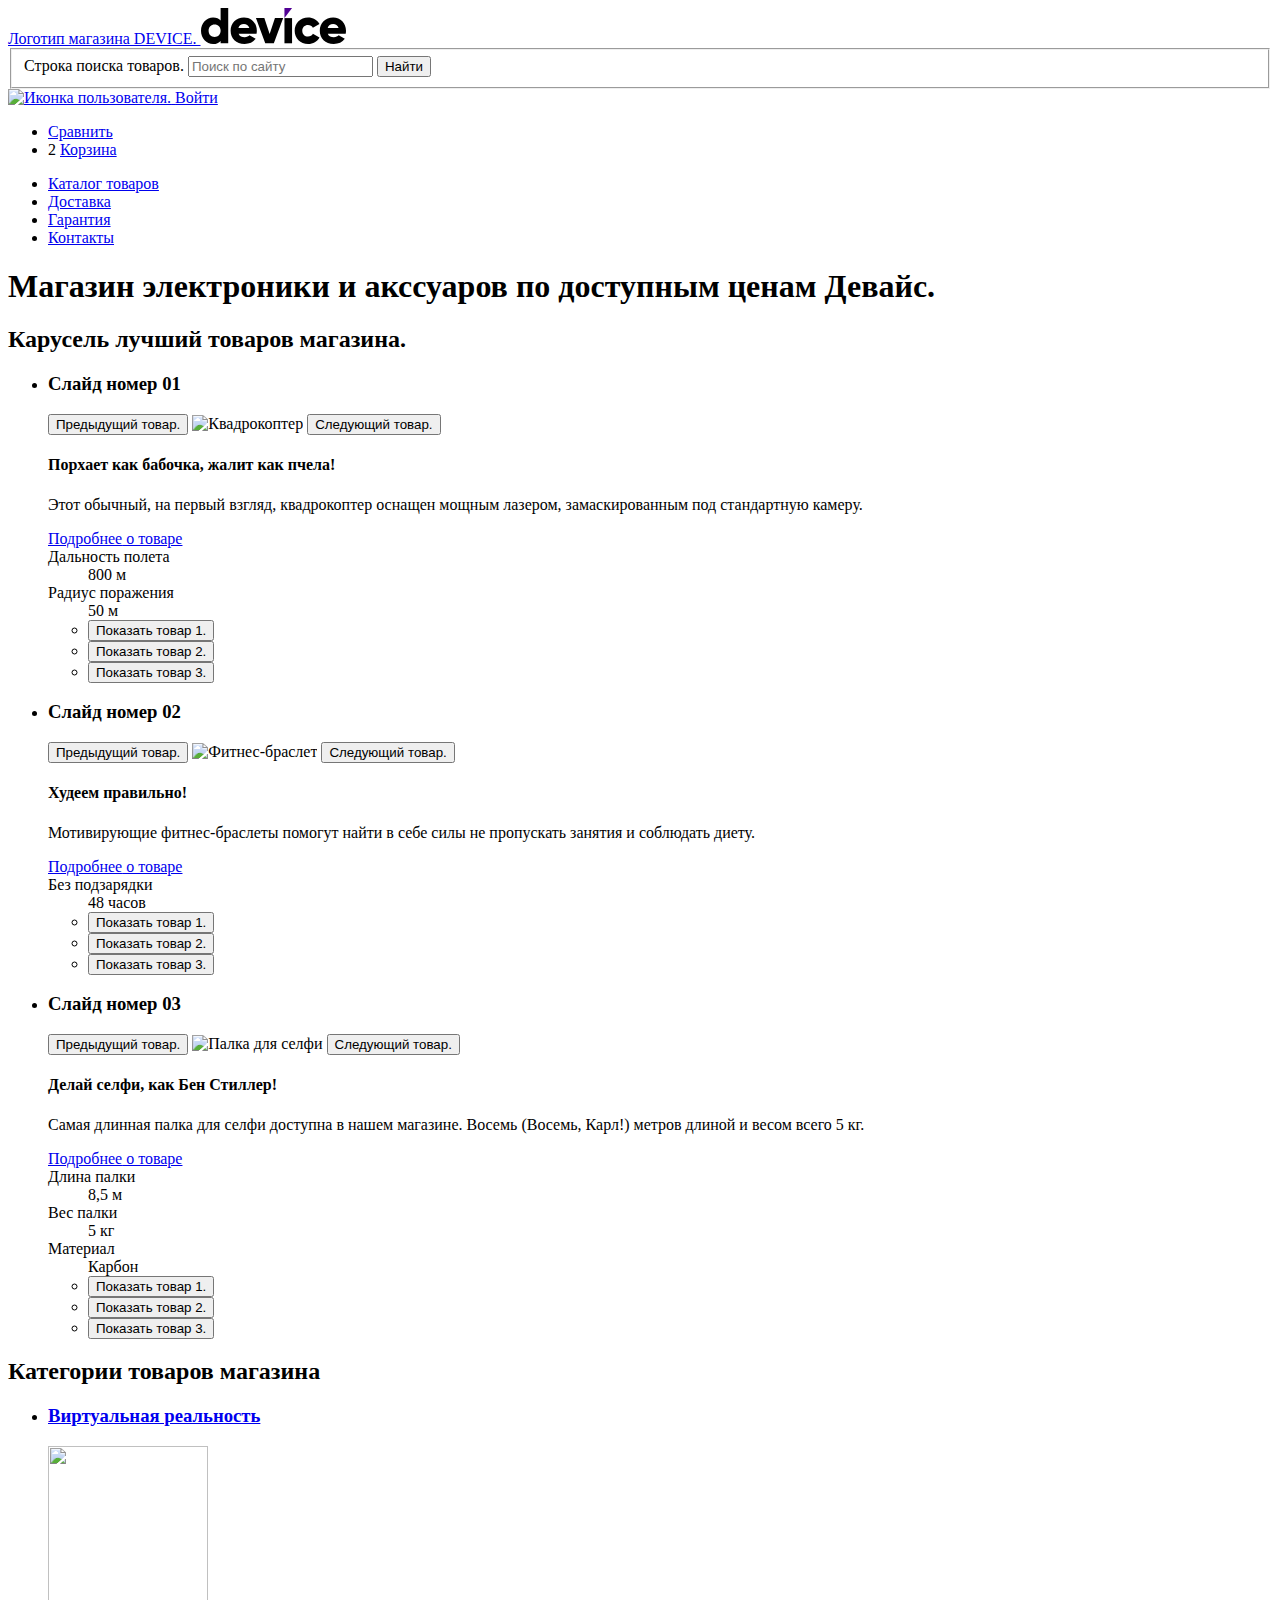
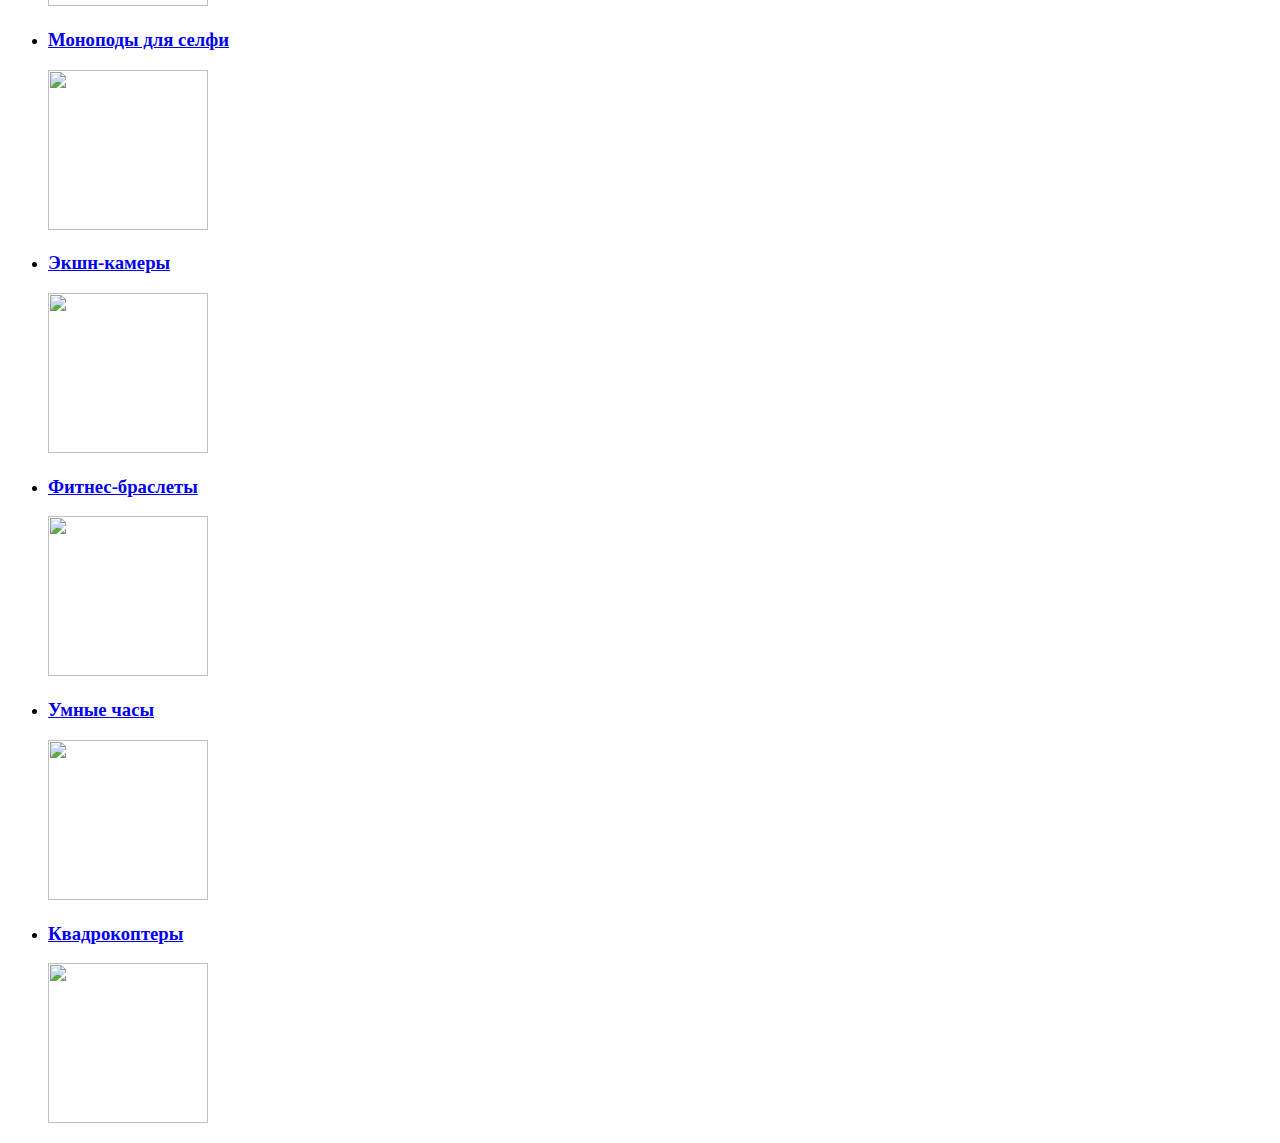
==== index.html @ 7388f4a5 "Разметил категории в index" ====
<!DOCTYPE html>
<html lang="ru">
  <head>
    <meta charset="utf-8">
    <title>Магазин электроники DEVICE</title>
  </head>
  <body class="page">
    <header class="page-haeder">
      <a class="logo logo-header" href="index.html">
        <span class="visually-hidden">
          Логотип магазина DEVICE.
        </span>
        <svg class="logo-image" width="145" height="36" viewBox="0 0 145 36" fill="none" xmlns="http://www.w3.org/2000/svg">
          <path d="M27.2188 0V35.3H19.6135V32.9C17.9124 34.8 15.5107 36 12.1084 36C5.5038 36 0 30.2 0 22.7C0 15.2 5.5038 9.4 12.1084 9.4C15.5107 9.4 18.0124 10.6 19.6135 12.5V0H27.2188ZM19.6135 22.7C19.6135 18.9 17.1118 16.5 13.6094 16.5C10.107 16.5 7.60524 18.9 7.60524 22.7C7.60524 26.5 10.107 28.9 13.6094 28.9C17.1118 28.8 19.6135 26.5 19.6135 22.7Z" fill="black"/>
          <path d="M43.7298 29.1999C45.8313 29.1999 47.5325 28.3999 48.5332 27.2999L54.6374 30.7999C52.1356 34.1999 48.4331 35.9999 43.6298 35.9999C35.0238 35.9999 29.6201 30.1999 29.6201 22.6999C29.6201 15.1999 35.0238 9.3999 43.0294 9.3999C50.4345 9.3999 55.8382 15.0999 55.8382 22.6999C55.8382 23.7999 55.7381 24.7999 55.538 25.6999H37.6256C38.6263 28.2999 40.9279 29.1999 43.7298 29.1999ZM48.333 20.0999C47.5325 17.1999 45.2309 16.0999 42.9293 16.0999C40.0273 16.0999 38.126 17.4999 37.4255 20.0999H48.333Z" fill="black"/>
          <path d="M82.1563 10.1001L72.8499 35.3001H64.2439L54.9375 10.1001H63.3433L68.647 26.1001L73.9506 10.1001C73.9506 10.1001 82.1563 10.1001 82.1563 10.1001Z" fill="black"/>
          <path d="M83.458 10.1001H91.0633V35.3001H83.458V10.1001Z" fill="black"/>
          <path d="M93.665 22.6999C93.665 15.1999 99.369 9.3999 107.074 9.3999C111.978 9.3999 116.281 11.9999 118.482 15.8999L111.878 19.6999C110.977 17.8999 109.176 16.8999 106.974 16.8999C103.672 16.8999 101.27 19.2999 101.27 22.6999C101.27 26.1999 103.672 28.4999 106.974 28.4999C109.176 28.4999 111.077 27.3999 111.878 25.6999L118.482 29.4999C116.381 33.3999 112.078 35.9999 107.074 35.9999C99.369 35.9999 93.665 30.1999 93.665 22.6999Z" fill="black"/>
          <path d="M132.892 29.1999C134.993 29.1999 136.695 28.3999 137.695 27.2999L143.799 30.7999C141.298 34.1999 137.595 35.9999 132.792 35.9999C124.186 35.9999 118.782 30.1999 118.782 22.6999C118.782 15.1999 124.286 9.3999 132.191 9.3999C139.597 9.3999 145 15.0999 145 22.6999C145 23.7999 144.9 24.7999 144.7 25.6999H126.788C127.788 28.2999 130.09 29.1999 132.892 29.1999ZM137.595 20.0999C136.795 17.1999 134.493 16.0999 132.191 16.0999C129.289 16.0999 127.388 17.4999 126.688 20.0999H137.595Z" fill="black"/>
          <path d="M83.458 0V10.1L91.0633 0H83.458Z" fill="#510094"/>
          </svg>
      </a>
      <nav class="user-navigation">
        <form class="search-form" action="https://echo.htmlacademy.ru" method="get">
          <fieldset class="search-form-group">
            <label class="label-search">
              <span class="visually-hidden">
                Строка поиска товаров.
              </span>
              <input class="input-search" type="text" name="search" placeholder="Поиск по сайту" required>
            </label>
            <button class="button-search" type="submit">
              Найти
            </button>
          </fieldset>
        </form>
        <a class="login-button" href="#">
          <img class="user-icon" src="#" width="15" height="12" alt="Иконка пользователя.">
          <span class="name-user"></span>
          <span class="auth-button non-auth">Войти</span>
        </a>
        <ul class="shop-user-control-list">
          <li class="shop-user-control-item">
            <span class="count non-count"></span>
            <a class="compare" href="#">
              Сравнить
            </a>
          </li>
          <li class="shop-user-control-item">
            <span class="count">2</span>
            <a class="cart" href="#">
              Корзина
            </a>
          </li>
        </ul>
        <!-- тут будет выпадашка для корзины -->
      </nav>
      <nav class="site-navigation">
        <ul class="site-navigation-list">
          <li class="site-navigation-item">
            <a class="button site-navigation-link" href="catalog.html">
              Каталог товаров
            </a>
          </li>
          <li class="site-navigation-item">
            <a class="button site-navigation-link" href="#delivery">
              Доставка
            </a>
          </li>
          <li class="site-navigation-item">
            <a class="button site-navigation-link" href="#guarantee">
              Гарантия
            </a>
          </li>
          <li class="site-navigation-item">
            <a class="button site-navigation-link" href="#contacts">
              Контакты
            </a>
          </li>
        </ul>
        <!-- здесь будет выпадашка для каталога -->
      </nav>
    </header>
    <main class="page-main">
      <h1 class="visually-hidden">
        Магазин электроники и акссуаров по доступным ценам Девайс.
      </h1>
      <section class="hero-slider">
        <h2 class="visually-hidden">
          Карусель лучший товаров магазина.
        </h2>
        <ul class="hero-slider-list">
          <li class="hero-slider-item active">
            <h3 class="slider-number">
              <span class="visually-hidden">Слайд номер </span>01
            </h3>
            <button class="slider-button previous-button">
              <span class="visually-hidden">
                Предыдущий товар.
              </span>
            </button>
            <img class="product-image" src="#" width="560" height="560" alt="Квадрокоптер">
            <button class="slider-button next-button">
              <span class="visually-hidden">
                Следующий товар.
              </span>
            </button>
            <h4 class="product-title">
              Порхает как бабочка, жалит как пчела!
            </h4>
            <p class="product-description">
              Этот обычный, на первый взгляд, квадрокоптер оснащен мощным лазером, замаскированным под стандартную камеру.
            </p>
            <a class="button product-link" href="#">
              Подробнее<span class="visually-hidden"> о товаре</span>
            </a>
            <dl class="product-feature-list">
              <div class="feature-wrapper">
                <dt class="feature-title">
                  Дальность полета
                </dt>
                <dd class="feature-value">
                  800 м
                </dd>
              </div>
              <div class="feature-wrapper">
                <dt class="feature-title">
                  Радиус поражения
                </dt>
                <dd class="feature-value">
                  50 м
                </dd>
              </div>
            </dl>
            <ul class="control-slider-button-list">
              <li class="control-slider-button-item active">
                <button class="toggle-button" type="button">
                  <span class="visually-hidden">
                    Показать товар 1.
                  </span>
                </button>
              </li>
              <li class="control-slider-button-item">
                <button class="toggle-button" type="button">
                  <span class="visually-hidden">
                    Показать товар 2.
                  </span>
                </button>
              </li>
              <li class="control-slider-button-item">
                <button class="toggle-button" type="button">
                  <span class="visually-hidden">
                    Показать товар 3.
                  </span>
                </button>
              </li>
            </ul>
          </li>
          <li class="hero-slider-item">
            <h3 class="slider-number">
              <span class="visually-hidden">Слайд номер </span>02
            </h3>
            <button class="slider-button previous-button" type="button">
              <span class="visually-hidden">
                Предыдущий товар.
              </span>
            </button>
            <img class="product-image" src="#" width="560" height="560" alt="Фитнес-браслет">
            <button class="slider-button next-button" type="button">
              <span class="visually-hidden">
                Следующий товар.
              </span>
            </button>
            <h4 class="product-title">
              Худеем правильно!
            </h4>
            <p class="product-description">
              Мотивирующие фитнес-браслеты помогут найти в себе силы не пропускать занятия и соблюдать диету.
            </p>
            <a class="button product-link" href="#">
              Подробнее<span class="visually-hidden"> о товаре</span>
            </a>
            <dl class="product-feature-list">
              <div class="feature-wrapper">
                <dt class="feature-title">
                  Без подзарядки
                </dt>
                <dd class="feature-value">
                  48 часов
                </dd>
              </div>
            </dl>
            <ul class="control-slider-button-list">
              <li class="control-slider-button-item">
                <button class="toggle-button" type="button">
                  <span class="visually-hidden">
                    Показать товар 1.
                  </span>
                </button>
              </li>
              <li class="control-slider-button-item active">
                <button class="toggle-button" type="button">
                  <span class="visually-hidden">
                    Показать товар 2.
                  </span>
                </button>
              </li>
              <li class="control-slider-button-item">
                <button class="toggle-button" type="button">
                  <span class="visually-hidden">
                    Показать товар 3.
                  </span>
                </button>
              </li>
            </ul>
          </li>
          <li class="hero-slider-item">
            <h3 class="slider-number">
              <span class="visually-hidden">Слайд номер </span>03
            </h3>
            <button class="slider-button previous-button" type="button">
              <span class="visually-hidden">
                Предыдущий товар.
              </span>
            </button>
            <img class="product-image" src="#" width="560" height="560" alt="Палка для селфи">
            <button class="slider-button next-button" type="button">
              <span class="visually-hidden">
                Следующий товар.
              </span>
            </button>
            <h4 class="product-title">
              Делай селфи, как Бен Стиллер!
            </h4>
            <p class="product-description">
              Самая длинная палка для селфи доступна в нашем магазине. Восемь (Восемь, Карл!) метров длиной и весом всего 5 кг.
            </p>
            <a class="button product-link" href="#">
              Подробнее<span class="visually-hidden"> о товаре</span>
            </a>
            <dl class="product-feature-list">
              <div class="feature-wrapper">
                <dt class="feature-title">
                  Длина палки
                </dt>
                <dd class="feature-value">
                  8,5 м
                </dd>
              </div><div class="feature-wrapper">
                <dt class="feature-title">
                  Вес палки
                </dt>
                <dd class="feature-value">
                  5 кг
                </dd>
              </div><div class="feature-wrapper">
                <dt class="feature-title">
                  Материал
                </dt>
                <dd class="feature-value">
                  Карбон
                </dd>
              </div>
            </dl>
            <ul class="control-slider-button-list">
              <li class="control-slider-button-item">
                <button class="toggle-button" type="button">
                  <span class="visually-hidden">
                    Показать товар 1.
                  </span>
                </button>
              </li>
              <li class="control-slider-button-item">
                <button class="toggle-button" type="button">
                  <span class="visually-hidden">
                    Показать товар 2.
                  </span>
                </button>
              </li>
              <li class="control-slider-button-item active">
                <button class="toggle-button" type="button">
                  <span class="visually-hidden">
                    Показать товар 3.
                  </span>
                </button>
              </li>
            </ul>
          </li>
        </ul>
      </section>
      <section class="category">
        <h2 class="visually-hidden">
          Категории товаров магазина
        </h2>
        <ul class="category-list">
          <li class="category-item">
            <a class="category-link" href="#">
              <h3 class="category-title">
                Виртуальная реальность
              </h3>
              <img class="category-icon" src="#" width="160" height="160" aria-hidden>
            </a>
          </li>
          <li class="category-item">
            <a class="category-link" href="#">
              <h3 class="category-title">
                Моноподы для селфи
              </h3>
              <img class="category-icon" src="#" width="160" height="160" aria-hidden>
            </a>
          </li>
          <li class="category-item">
            <a class="category-link" href="#">
              <h3 class="category-title">
                Экшн-камеры
              </h3>
              <img class="category-icon" src="#" width="160" height="160" aria-hidden>
            </a>
          </li>
          <li class="category-item">
            <a class="category-link" href="#">
              <h3 class="category-title">
                Фитнес-браслеты
              </h3>
              <img class="category-icon" src="#" width="160" height="160" aria-hidden>
            </a>
          </li>
          <li class="category-item">
            <a class="category-link" href="#">
              <h3 class="category-title">
                Умные часы
              </h3>
              <img class="category-icon" src="#" width="160" height="160" aria-hidden>
            </a>
          </li>
          <li class="category-item">
            <a class="category-link" href="#">
              <h3 class="category-title">
                Квадрокоптеры
              </h3>
              <img class="category-icon" src="#" width="160" height="160" aria-hidden>
            </a>
          </li>
        </ul>
      </section>
    </main>
  </body>
</html>
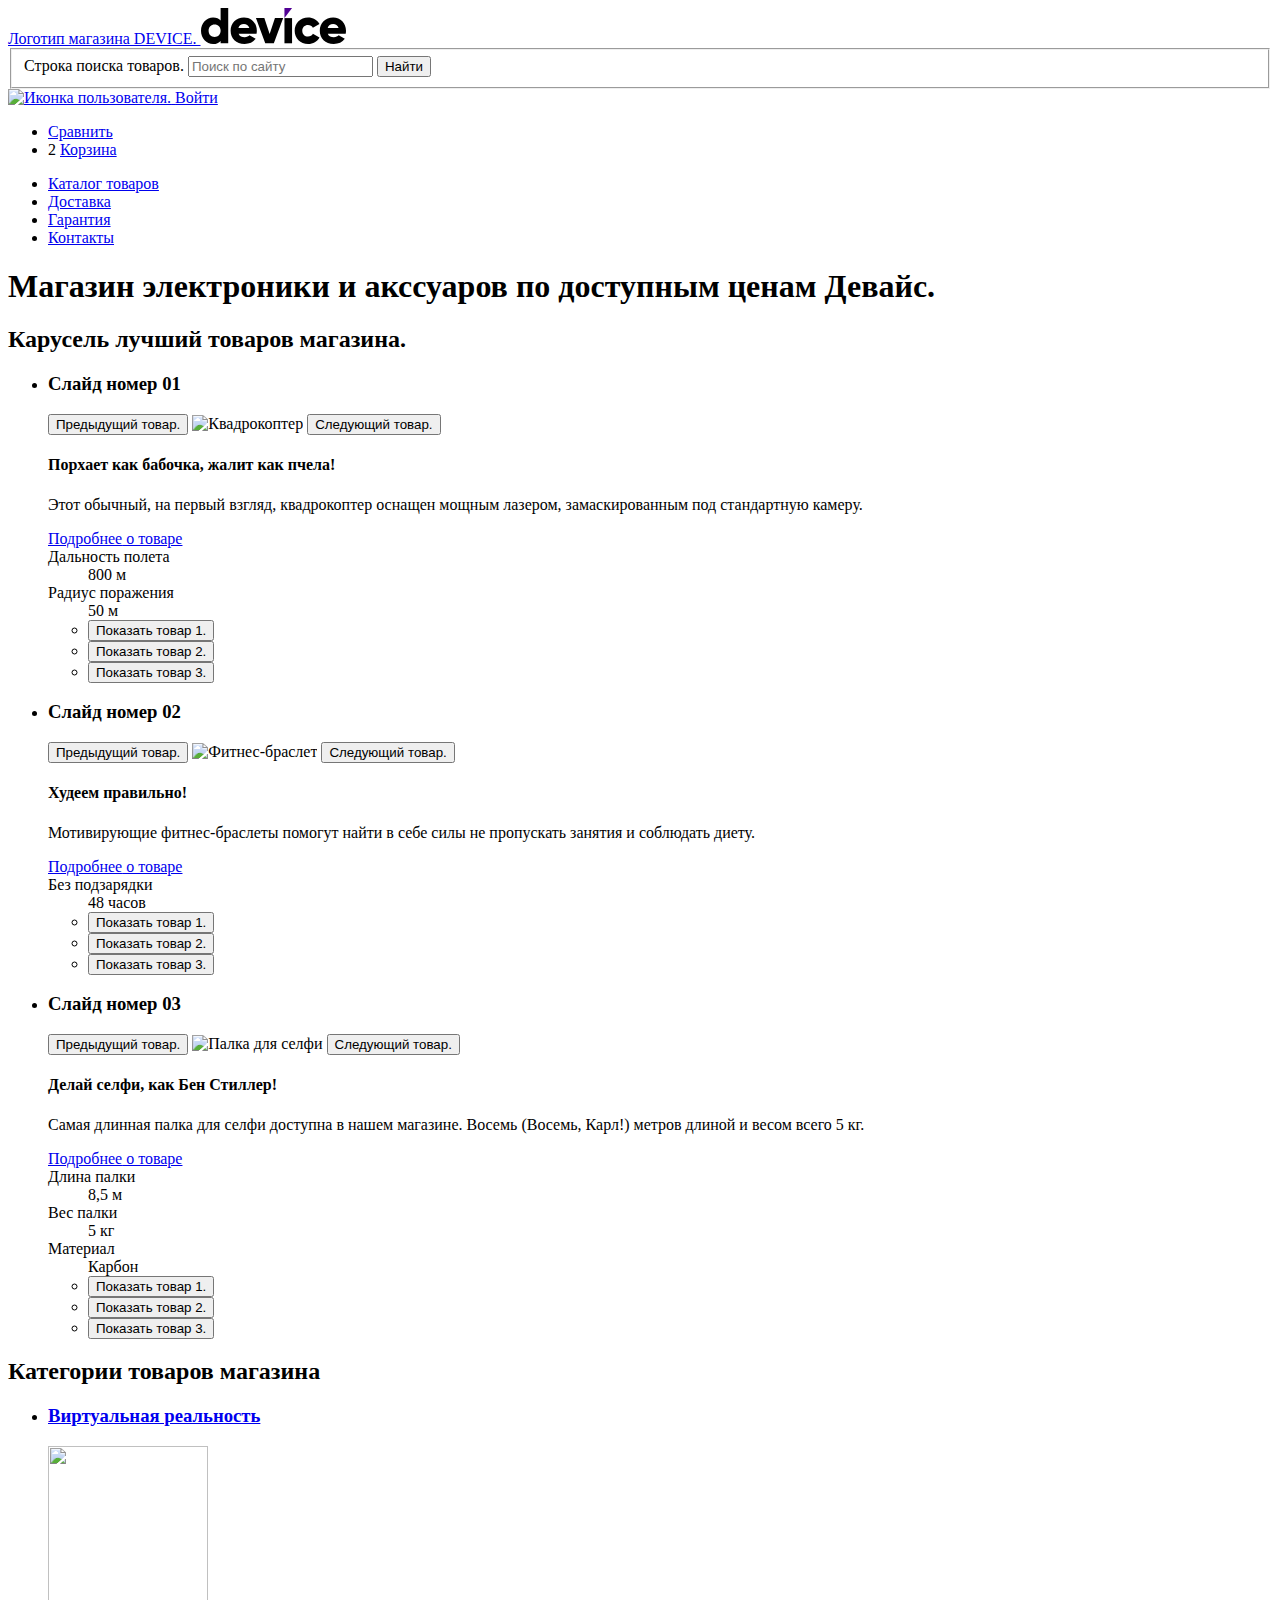
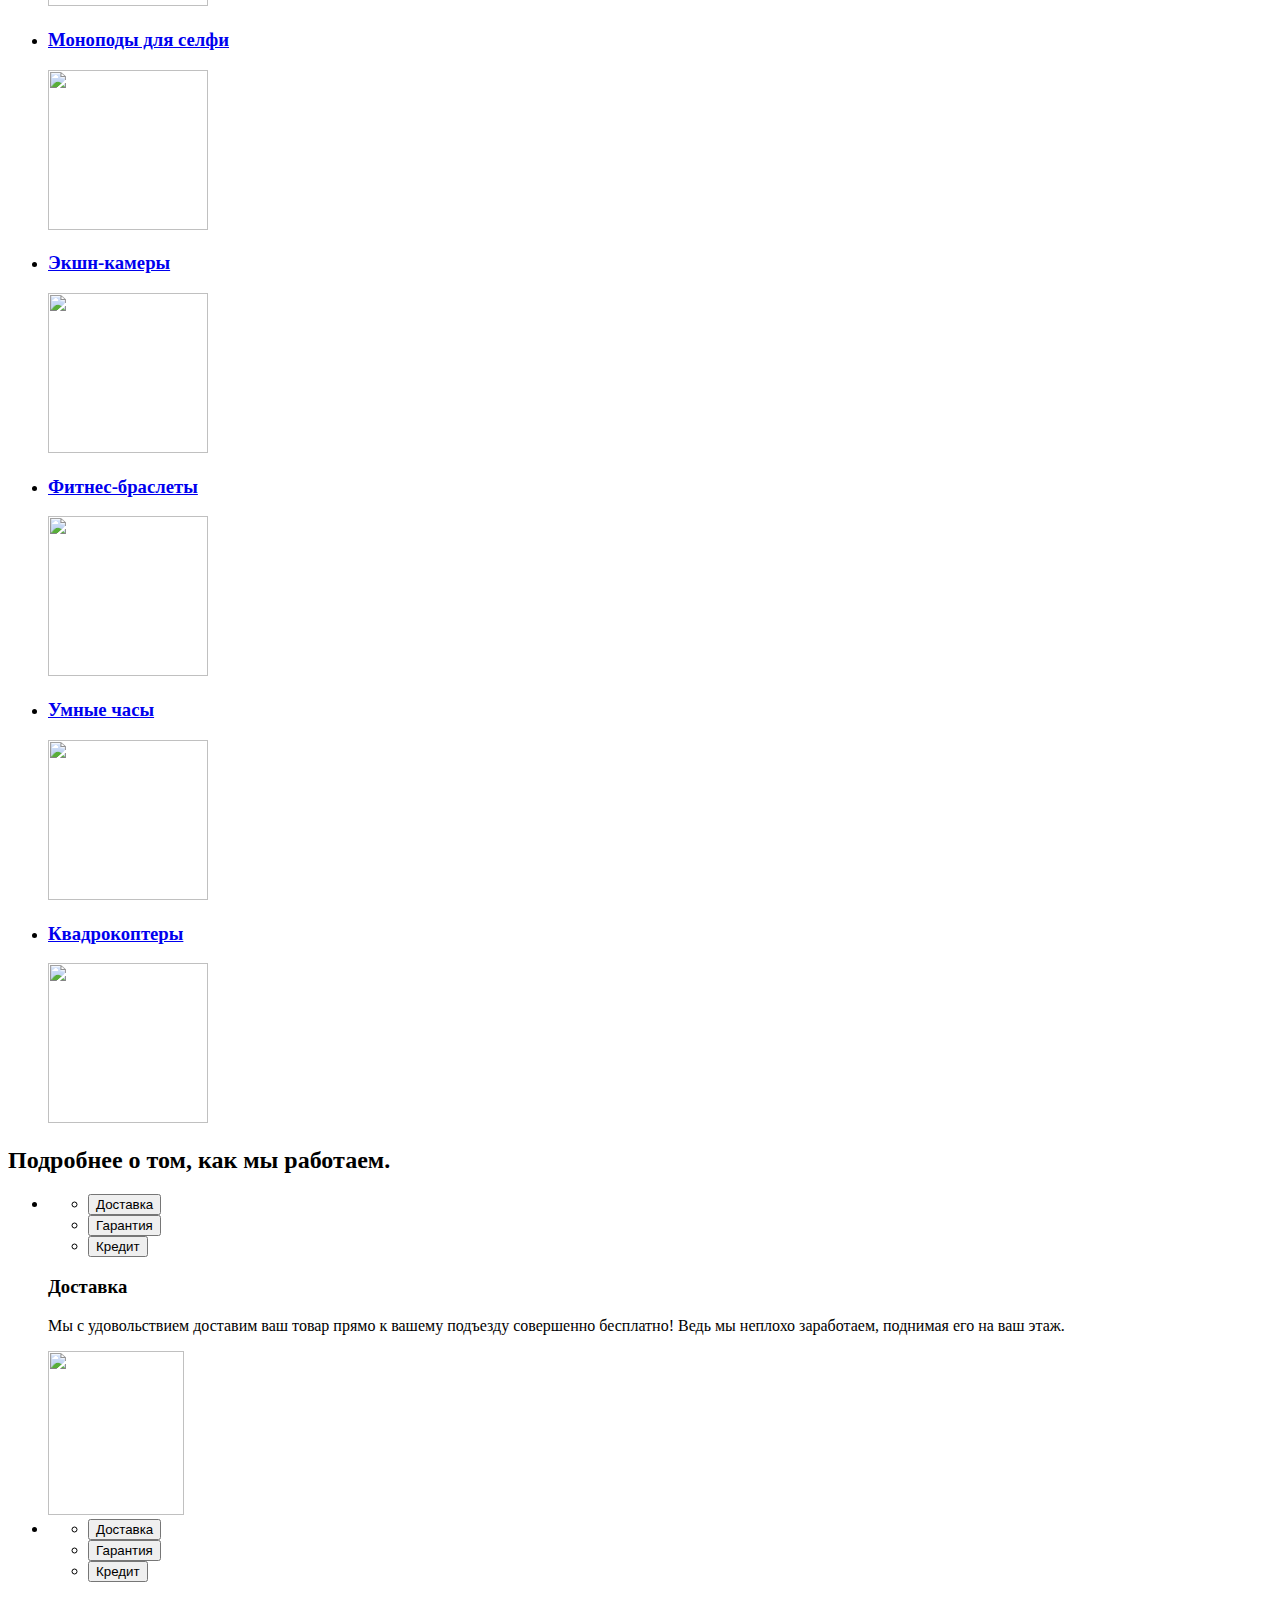
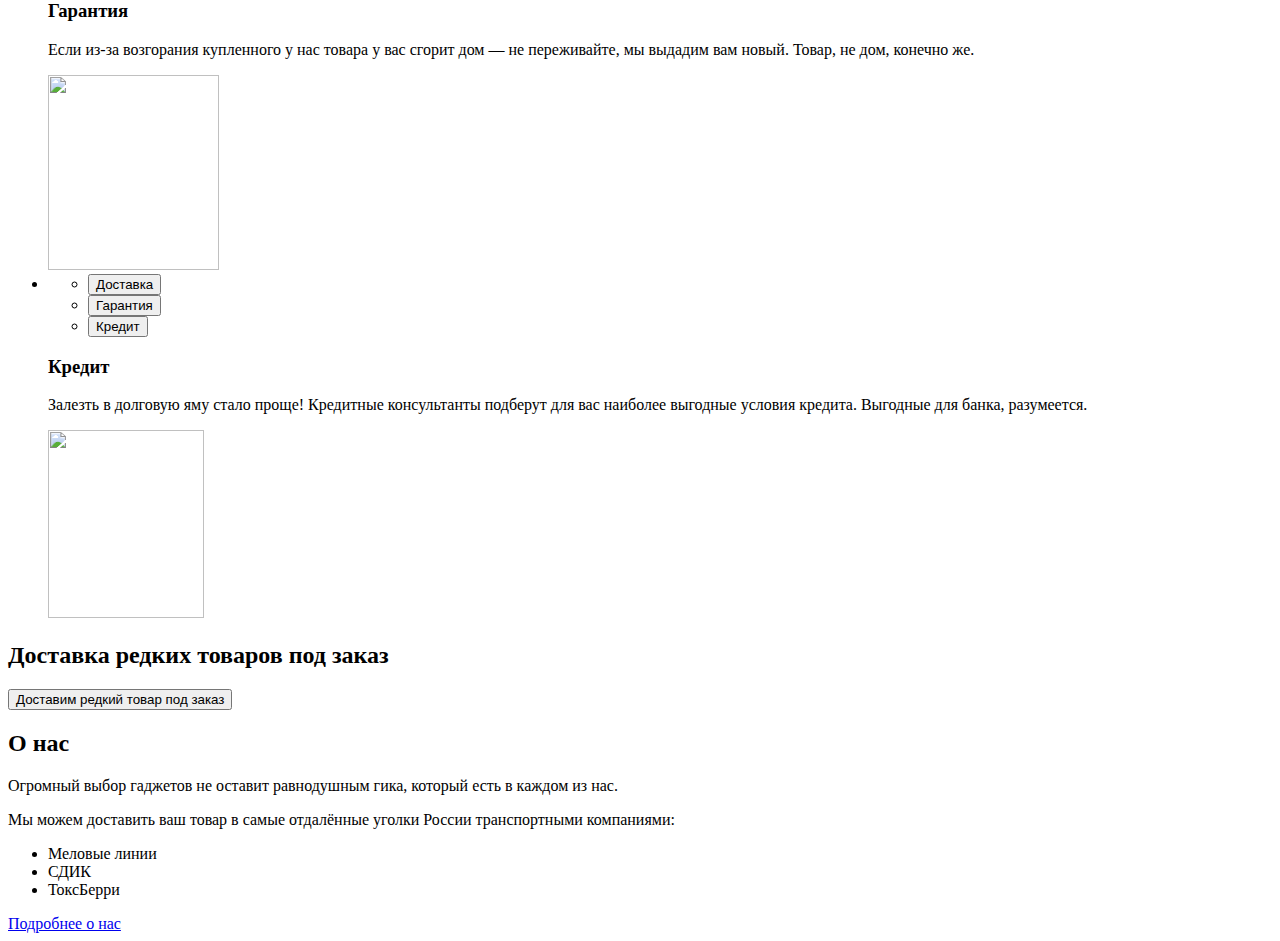
==== commit a6816bd1: "Разметил о нас в index" ====
--- a/index.html
+++ b/index.html
@@ -343,6 +343,124 @@
           </li>
         </ul>
       </section>
+      <section class="property">
+        <h2 class="visually-hidden">
+          Подробнее о том, как мы работаем.
+        </h2>
+        <ul class="property-list">
+          <li class="property-item">
+            <ul class="tab-list">
+              <li class="tab-item active">
+                <button class="button tab-title" type="button">
+                  Доставка
+                </button>
+              </li>
+              <li class="tab-item">
+                <button class="button tab-title" type="button">
+                  Гарантия
+                </button>
+              </li>
+              <li class="tab-item">
+                <button class="button tab-title" type="button">
+                  Кредит
+                </button>
+              </li>
+            </ul>
+            <h3 class="property-title" id="delivery">
+              Доставка
+            </h3>
+            <p class="property-description">
+              Мы с удовольствием доставим ваш товар прямо к вашему подъезду совершенно бесплатно! Ведь мы неплохо заработаем, поднимая его на ваш этаж.
+            </p>
+            <img class="property-icon" src="#" width="136" height="164" aria-hidden>
+          </li>
+          <li class="property-item">
+            <ul class="tab-list">
+              <li class="tab-item">
+                <button class="button tab-title" type="button">
+                  Доставка
+                </button>
+              </li>
+              <li class="tab-item active">
+                <button class="button tab-title" type="button">
+                  Гарантия
+                </button>
+              </li>
+              <li class="tab-item">
+                <button class="button tab-title" type="button">
+                  Кредит
+                </button>
+              </li>
+            </ul>
+            <h3 class="property-title" id="guarantee">
+              Гарантия
+            </h3>
+            <p class="property-description">
+              Если из-за возгорания купленного у нас товара у вас сгорит дом — не переживайте, мы выдадим вам новый. Товар, не дом, конечно же.
+            </p>
+            <img class="property-icon" src="#" width="171" height="195" aria-hidden>
+          </li>
+          <li class="property-item">
+            <ul class="tab-list">
+              <li class="tab-item">
+                <button class="button tab-title" type="button">
+                  Доставка
+                </button>
+              </li>
+              <li class="tab-item">
+                <button class="button tab-title" type="button">
+                  Гарантия
+                </button>
+              </li>
+              <li class="tab-item active">
+                <button class="button tab-title" type="button">
+                  Кредит
+                </button>
+              </li>
+            </ul>
+            <h3 class="property-title">
+              Кредит
+            </h3>
+            <p class="property-description">
+              Залезть в долговую яму стало проще! Кредитные консультанты подберут для вас наиболее выгодные условия кредита. Выгодные для банка, разумеется.
+            </p>
+            <img class="property-icon" src="#" width="156" height="188" aria-hidden>
+          </li>
+        </ul>
+      </section>
+      <section class="delivery-on-order">
+        <h2 class="visually-hidden">Доставка редких товаров под заказ</h2>
+          <button class="delivery-on-order-button" type="button">
+            <span class="button-title" aria-hidden>
+              Доставим редкий товар под заказ
+            </span>
+          </button>
+      </section>
+      <section class="about">
+        <h2 class="about-title">
+          О нас
+        </h2>
+        <p class="about-description">
+          Огромный выбор гаджетов не оставит равнодушным гика, который есть в каждом из нас.
+        </p>
+        <p class="about-description">
+          Мы можем доставить ваш товар в самые отдалённые уголки России транспортными компаниями:
+        </p>
+        <ul class="delivery-company-list">
+          <li class="delivery-company-item">
+            Меловые линии
+          </li>
+          <li class="delivery-company-item">
+            СДИК
+          </li>
+          <li class="delivery-company-item">
+            ТоксБерри
+          </li>
+        </ul>
+        <a class="button about-button" href="#">
+          Подробнее о нас
+        </a>
+      </section>
     </main>
   </body>
 </html>
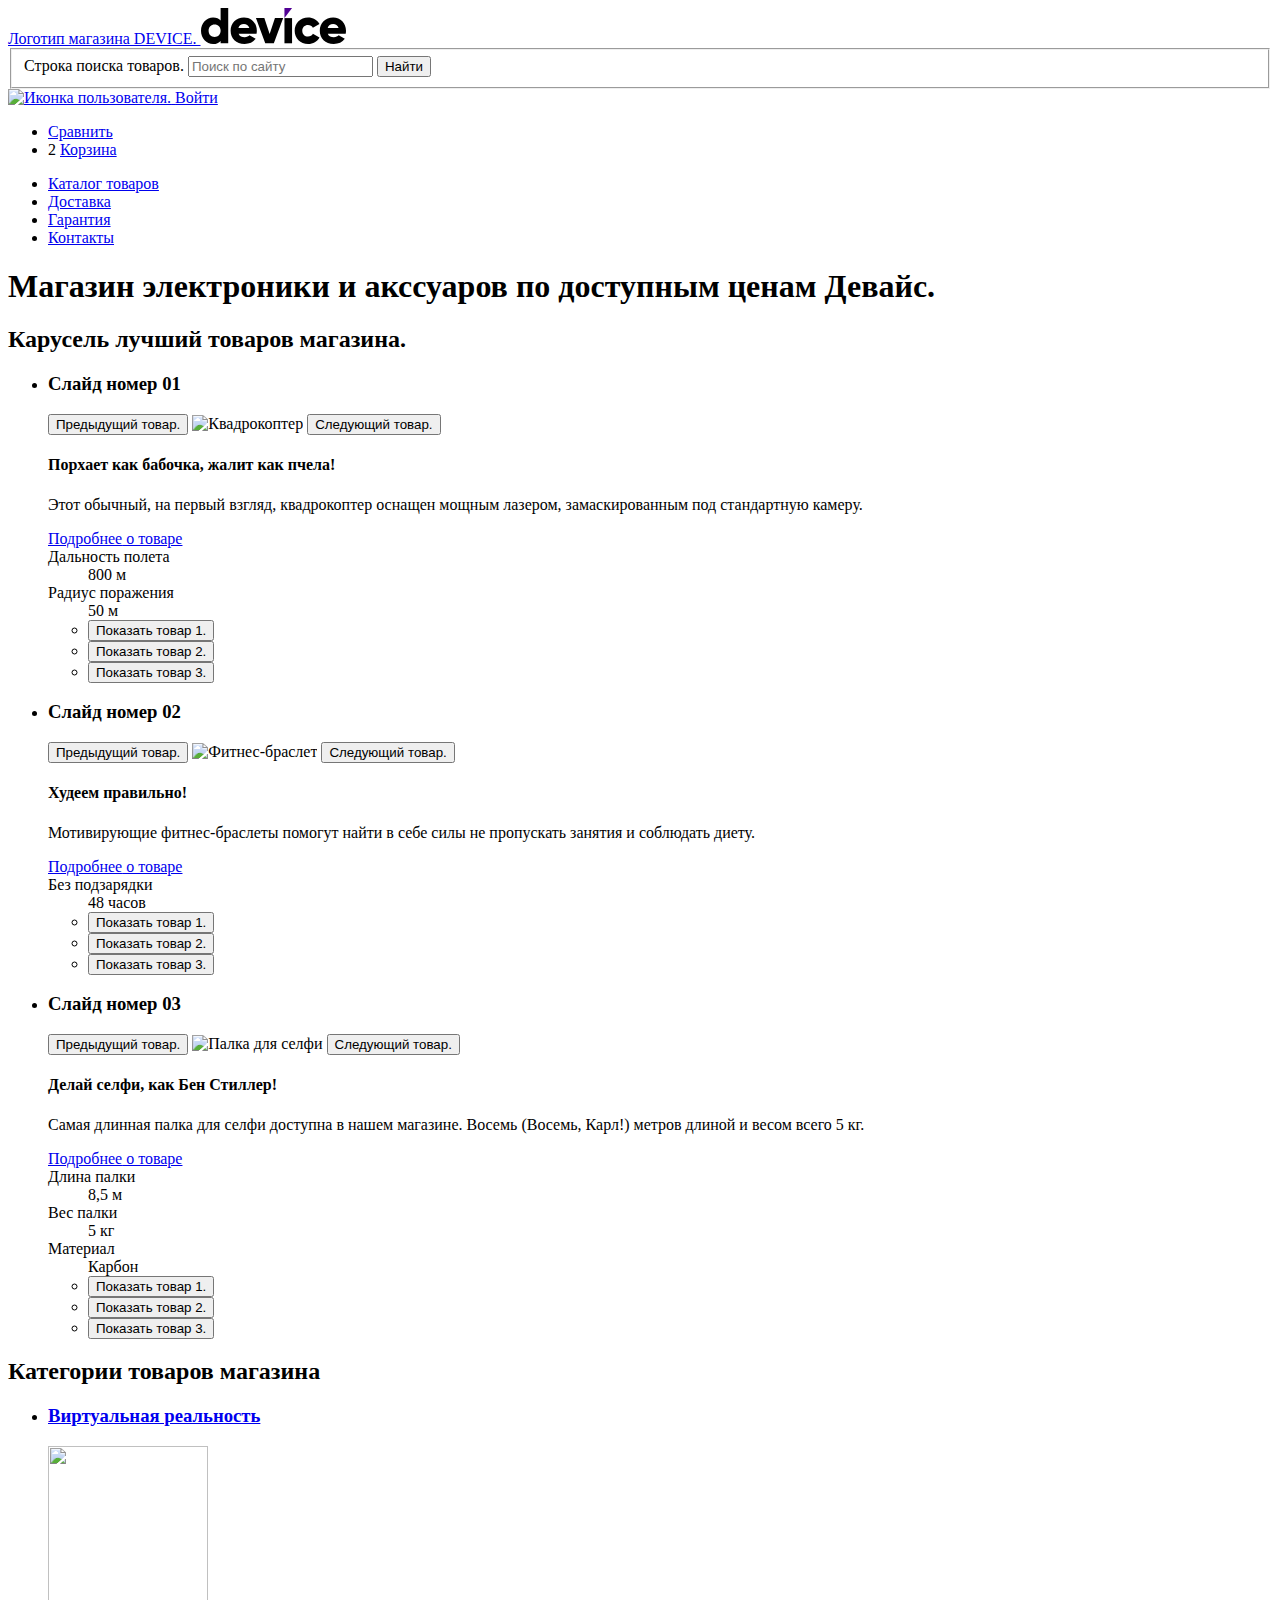
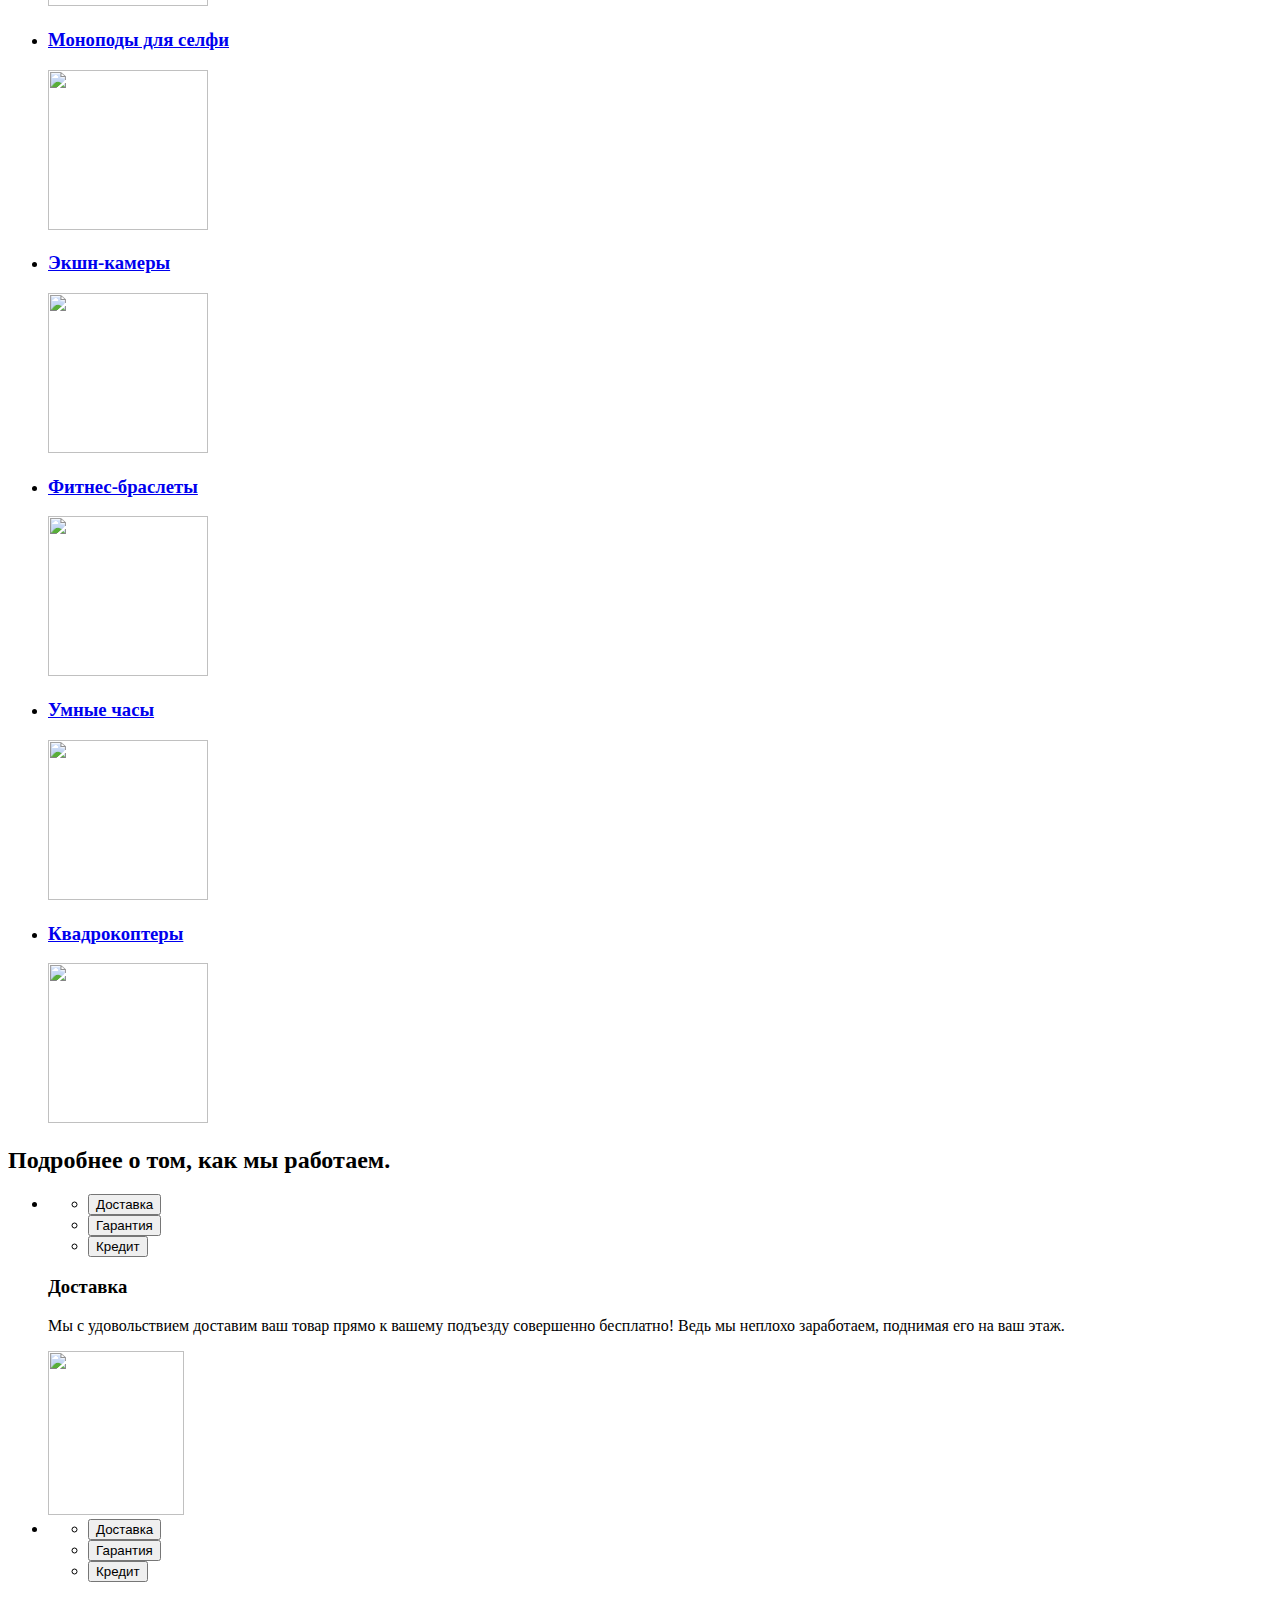
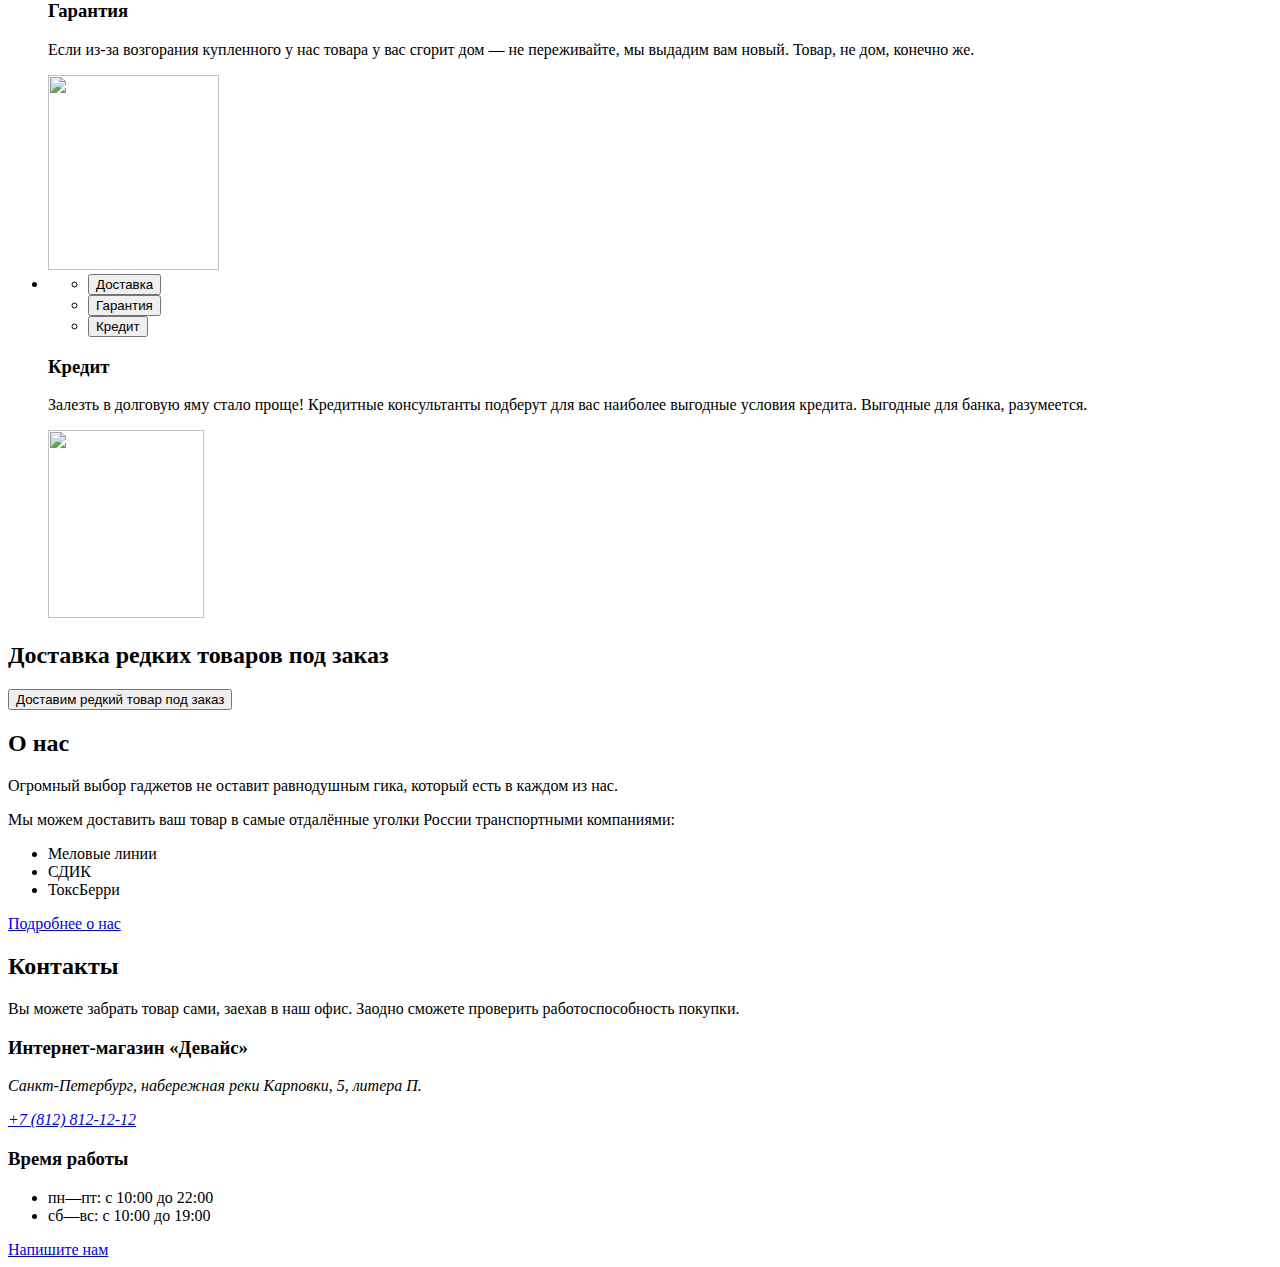
==== commit 8e18ca4d: "Разметил контакты в index" ====
--- a/index.html
+++ b/index.html
@@ -461,6 +461,43 @@
           Подробнее о нас
         </a>
       </section>
+      <section class="contacts" id="contacts">
+        <h2 class="contacts-title">
+          Контакты
+        </h2>
+        <p class="contacts-description">
+          Вы можете забрать товар сами, заехав в наш офис. Заодно сможете проверить работоспособность покупки.
+        </p>
+        <section class="address">
+          <h3 class="address-title">
+            Интернет-магазин «Девайс»
+          </h3>
+          <address class="contacts-address">
+            <p class="shop-location">
+              Санкт-Петербург, набережная реки Карповки, 5, литера П.
+            </p>
+            <a class="phone contacts-phone" href="tel:+78128121212">
+              +7 (812) 812-12-12
+            </a>
+          </address>
+        </section>
+        <section class="working-hours">
+          <h3 class="working-hours-title">
+            Время работы
+          </h3>
+          <ul class="working-hours-list">
+            <li class="working-hours-item">
+              пн—пт: с 10:00 до 22:00
+            </li>
+            <li class="working-hours-item">
+              сб—вс: с 10:00 до 19:00
+            </li>
+          </ul>
+        </section>
+        <a class="button contacts-button" href="#">
+          Напишите нам
+        </a>
+      </section>
     </main>
   </body>
 </html>
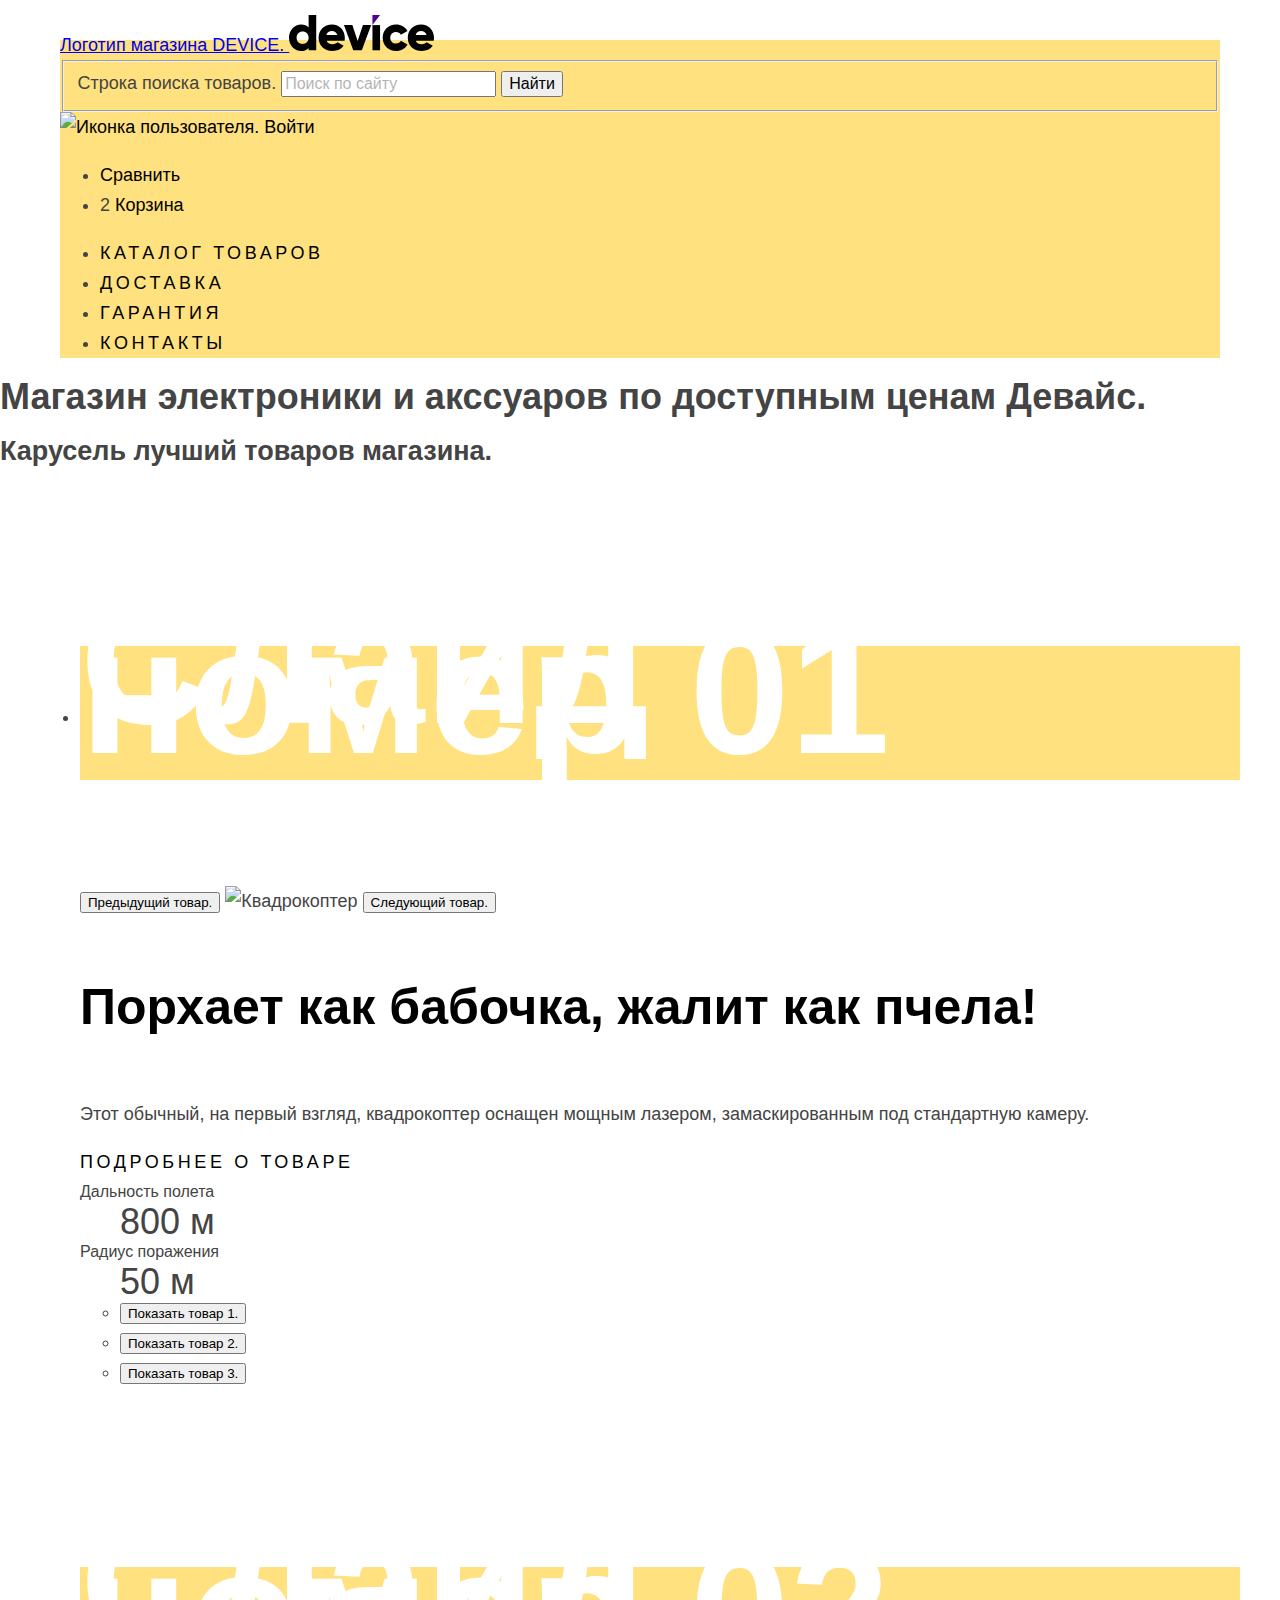
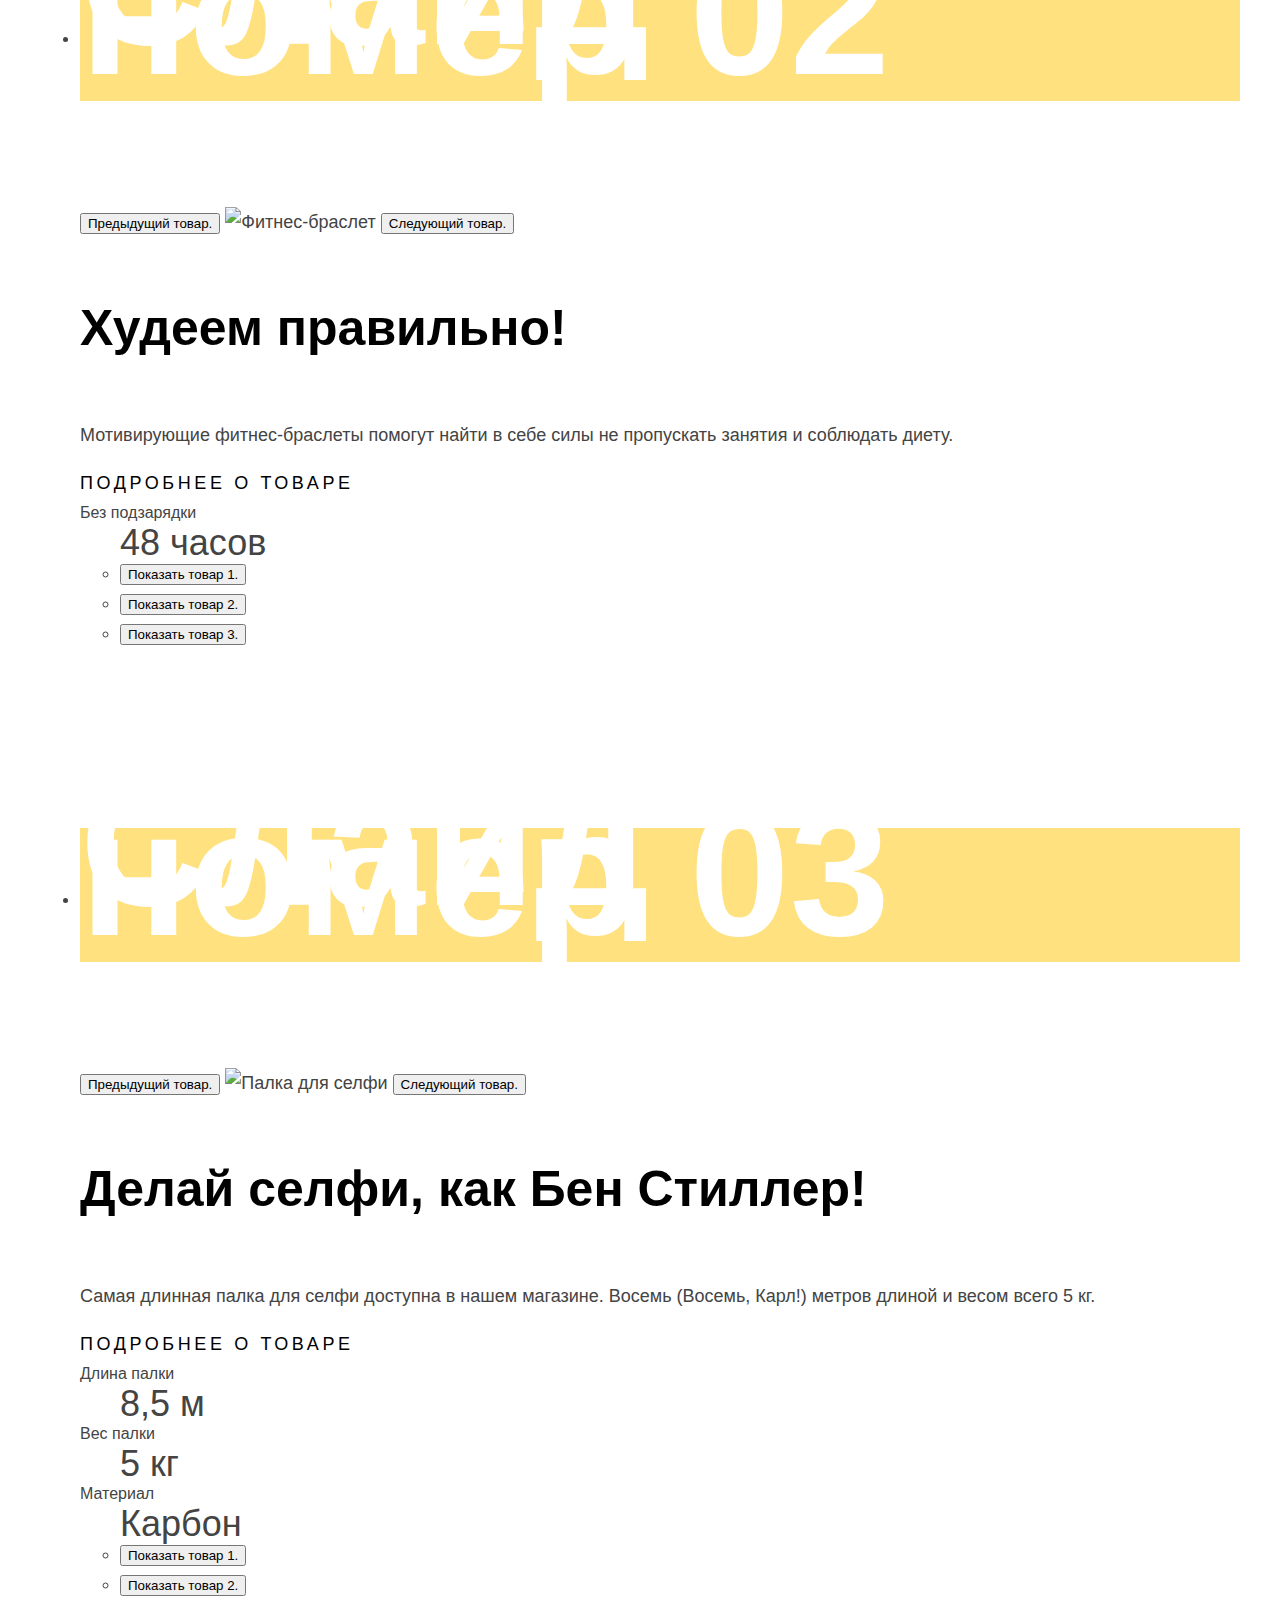
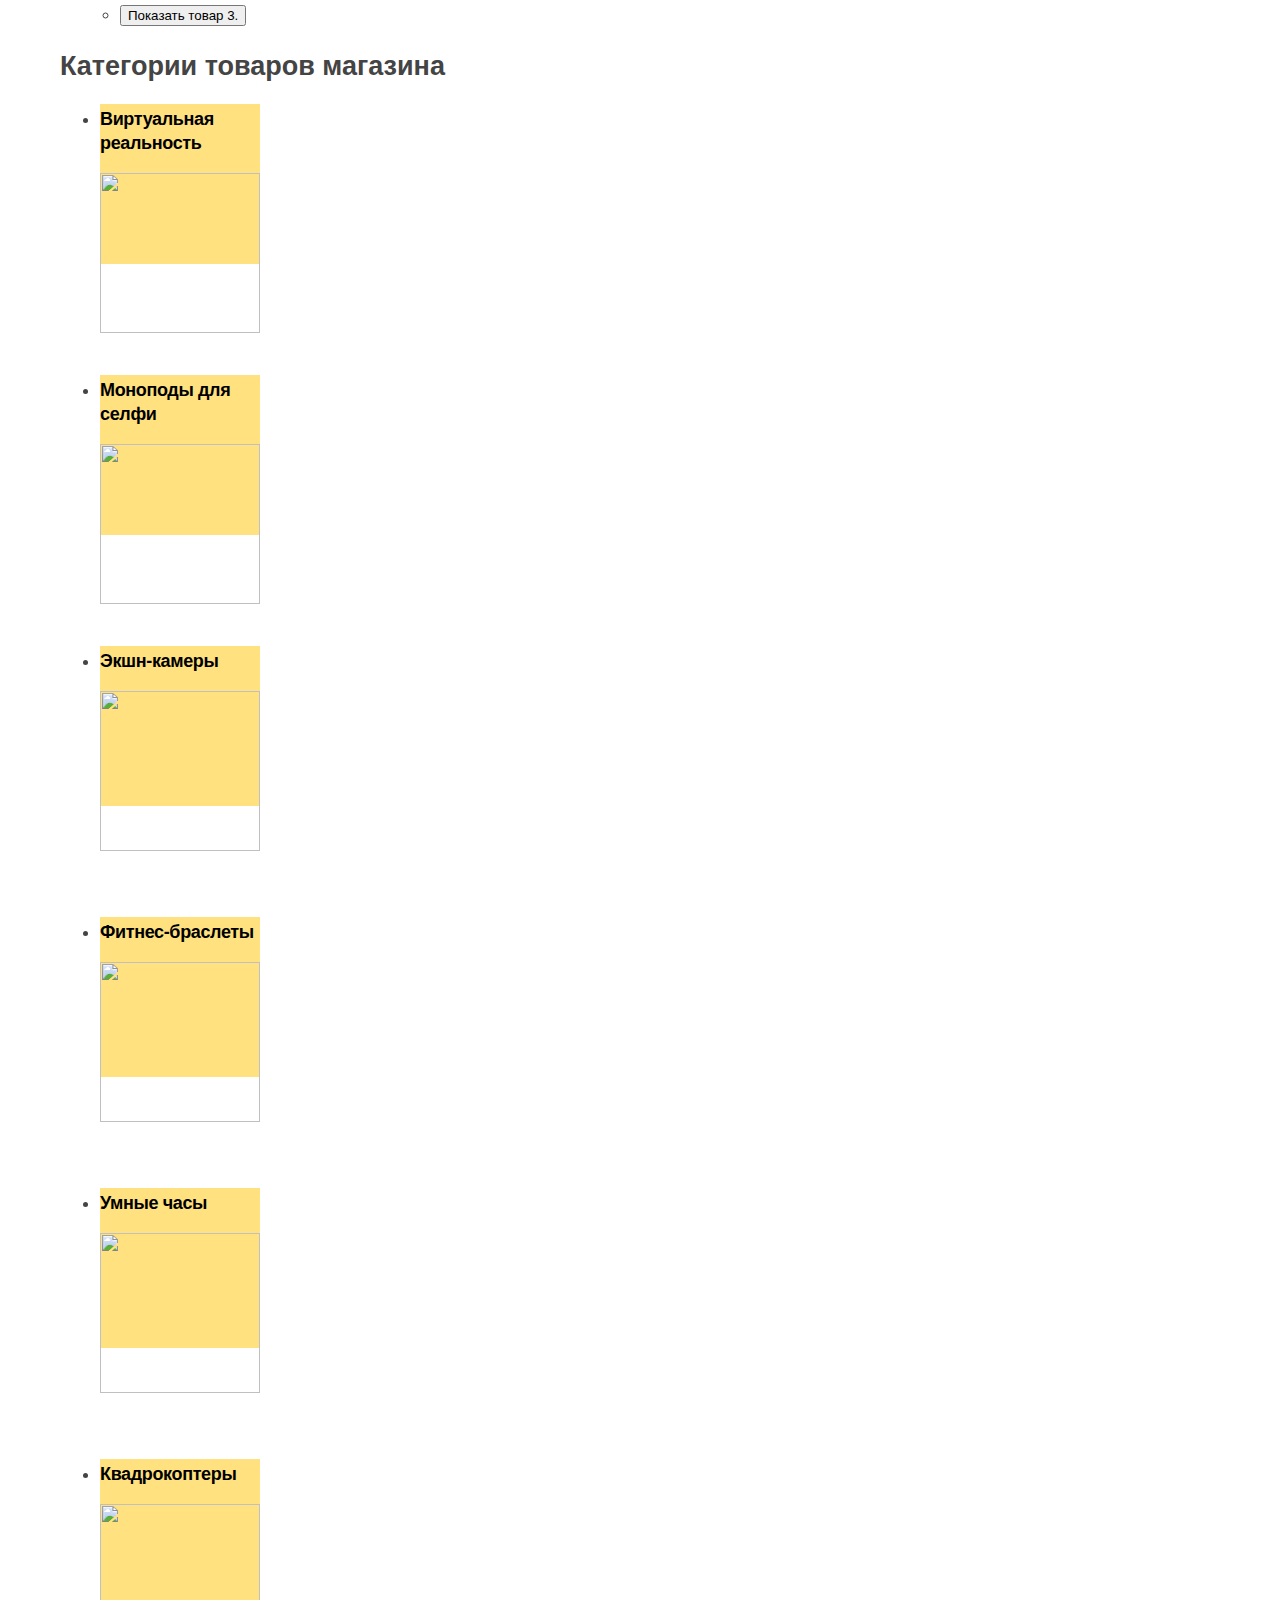
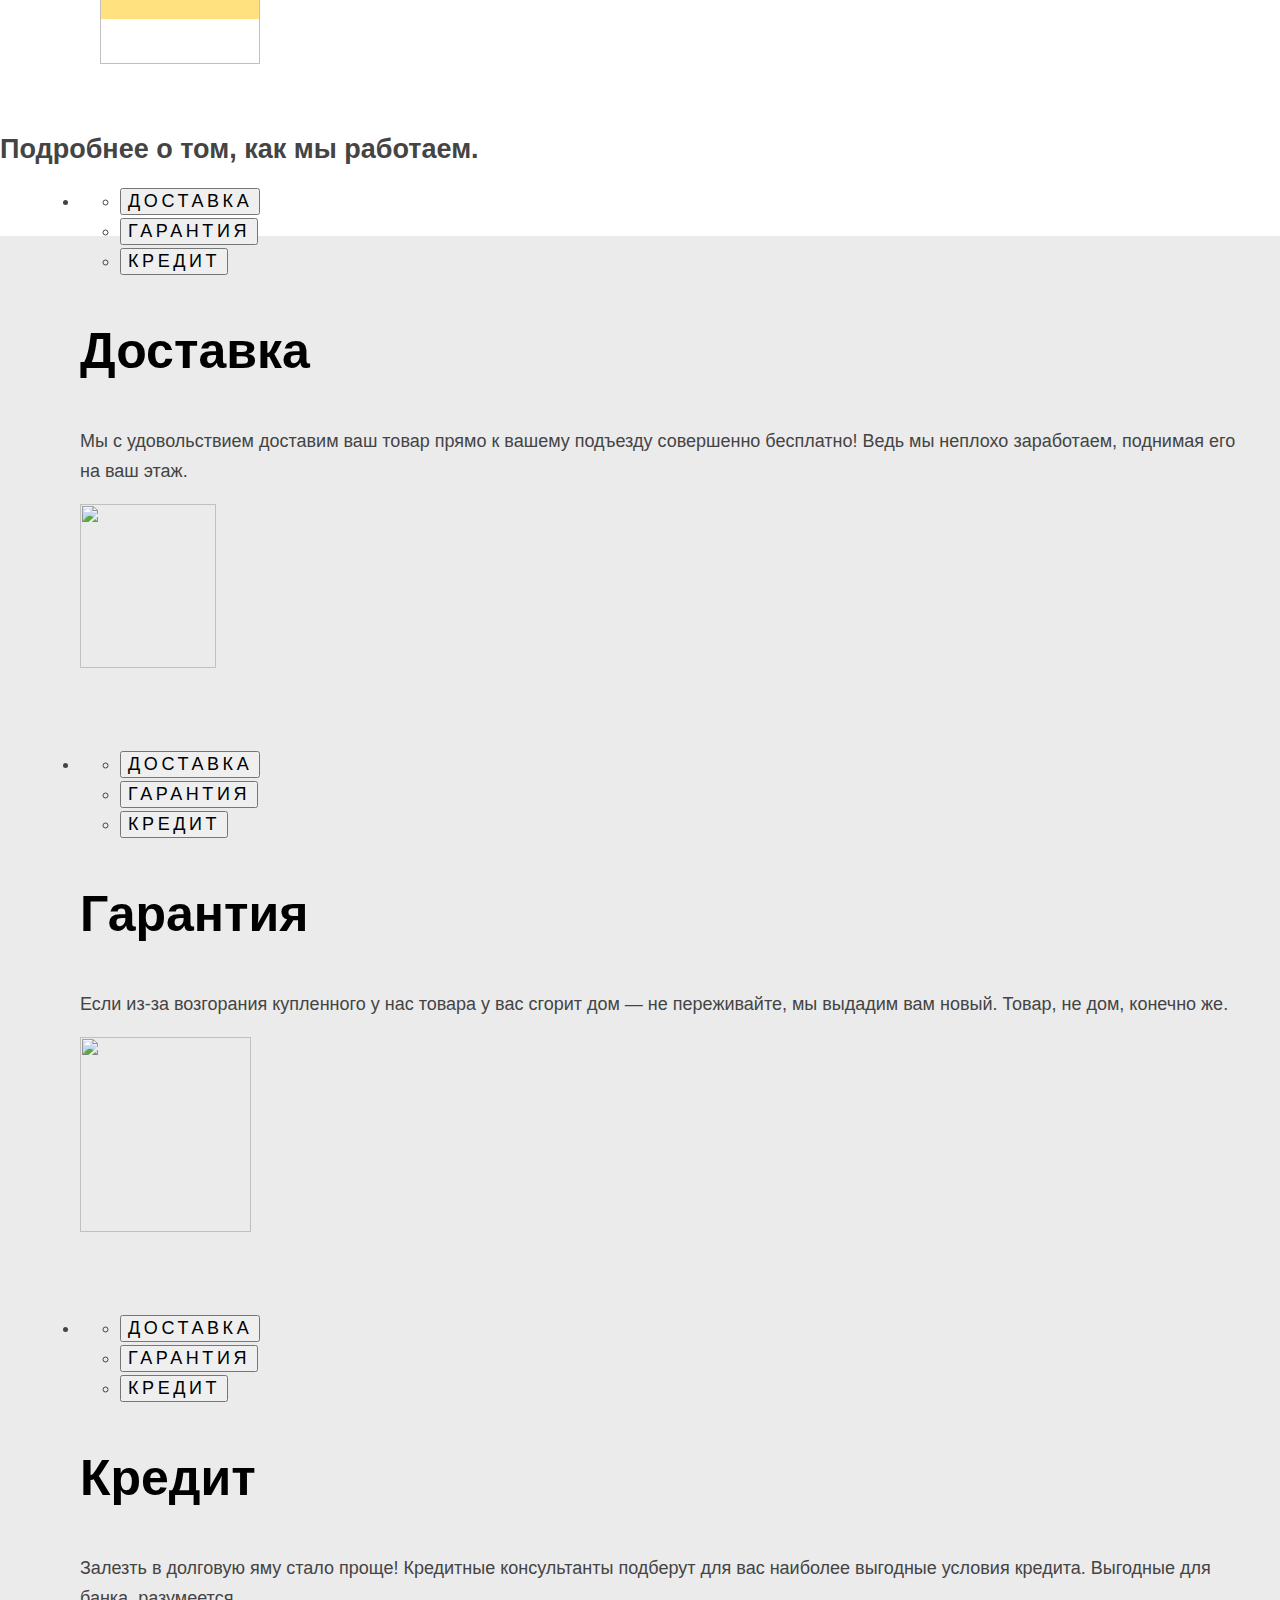
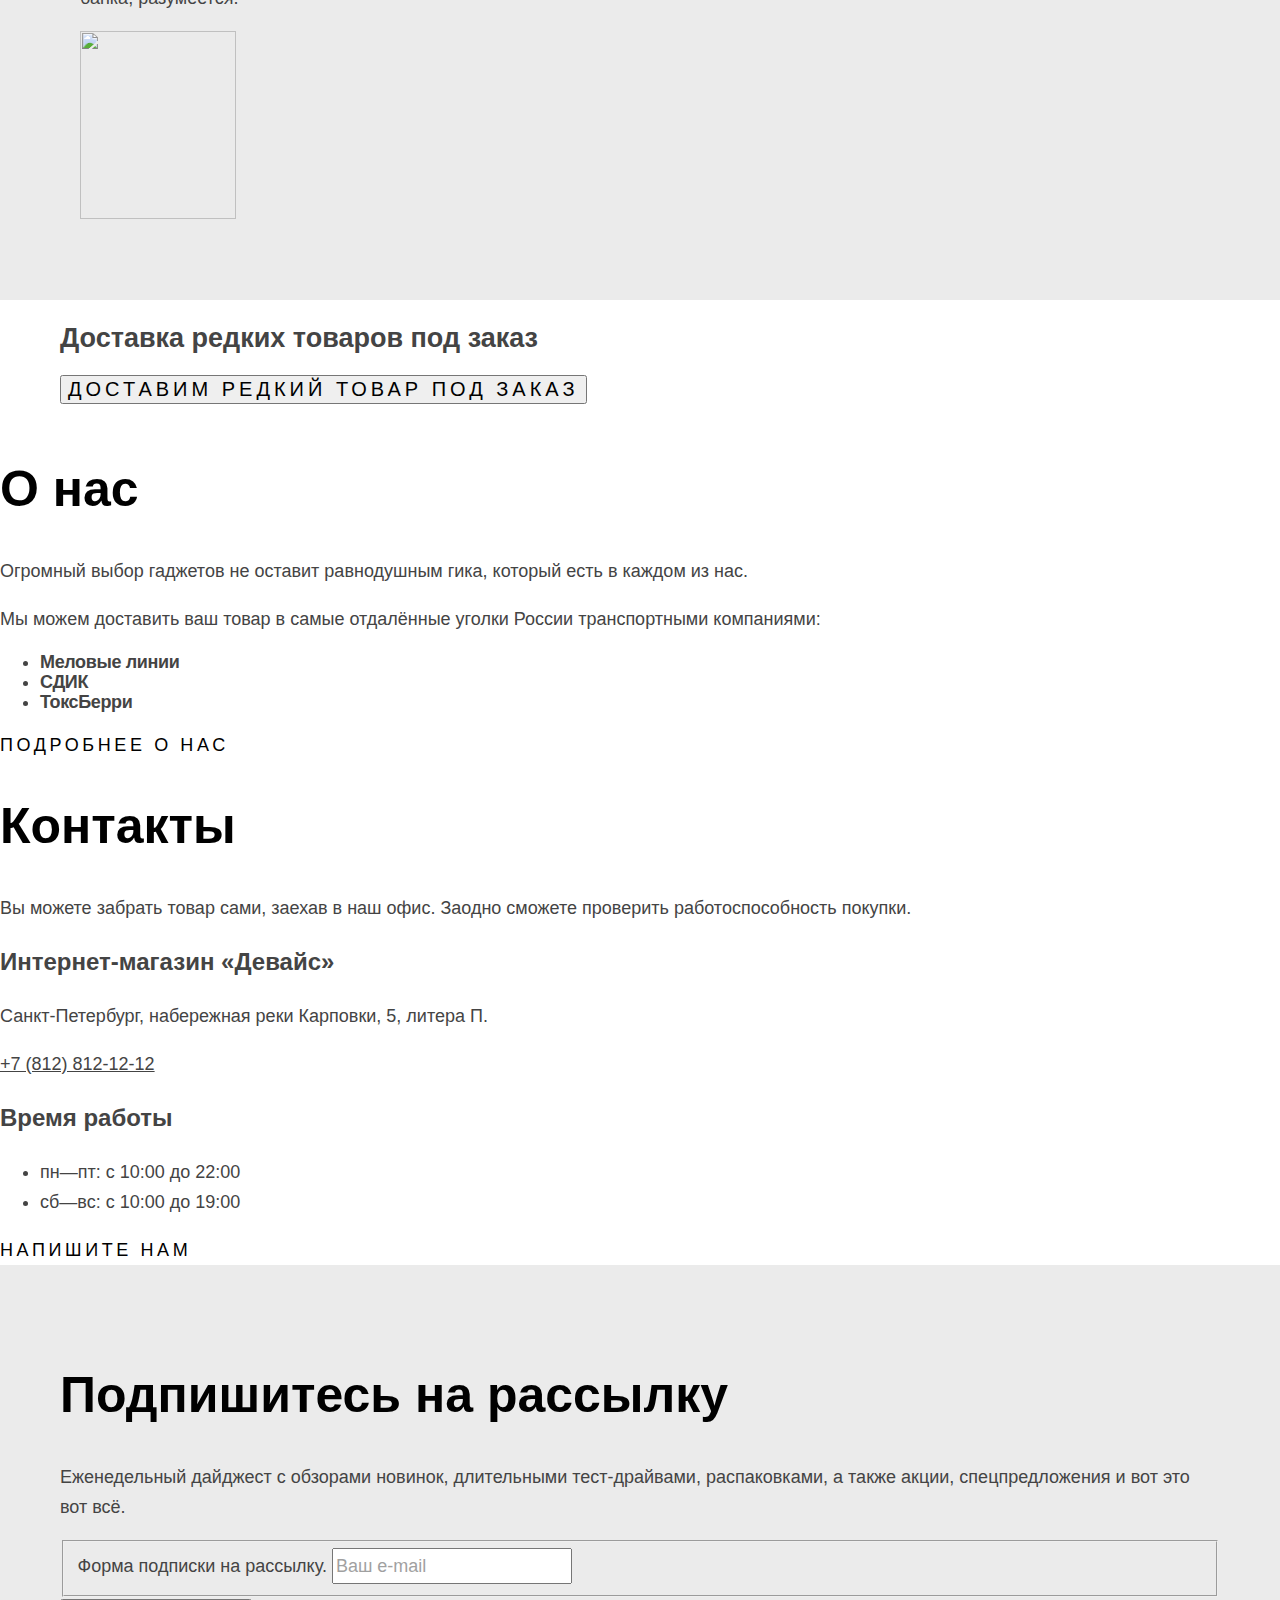
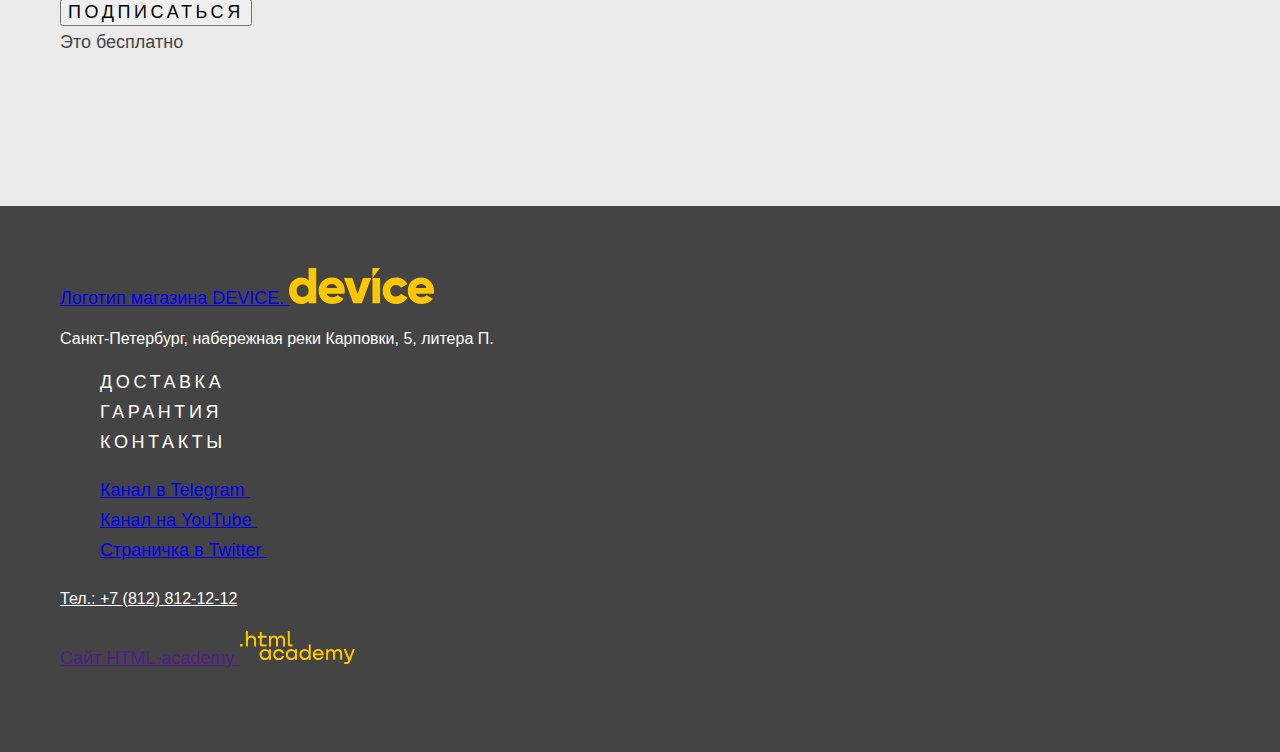
==== commit e940a483: "Базовая стилизация Index" ====
--- a/index.html
+++ b/index.html
@@ -3,6 +3,7 @@
   <head>
     <meta charset="utf-8">
     <title>Магазин электроники DEVICE</title>
+    <link rel="stylesheet" href="styles/styles.css">
   </head>
   <body class="page">
     <header class="page-haeder">
@@ -35,7 +36,7 @@
           </fieldset>
         </form>
         <a class="login-button" href="#">
-          <img class="user-icon" src="#" width="15" height="12" alt="Иконка пользователя.">
+          <img class="user-icon" src="images/user-icon.svg" width="15" height="12" alt="Иконка пользователя.">
           <span class="name-user"></span>
           <span class="auth-button non-auth">Войти</span>
         </a>
@@ -99,13 +100,13 @@
                 Предыдущий товар.
               </span>
             </button>
-            <img class="product-image" src="#" width="560" height="560" alt="Квадрокоптер">
+            <img class="product-image" src="images/slider/slide-1.png" width="560" height="560" alt="Квадрокоптер">
             <button class="slider-button next-button">
               <span class="visually-hidden">
                 Следующий товар.
               </span>
             </button>
-            <h4 class="product-title">
+            <h4 class="slide-title">
               Порхает как бабочка, жалит как пчела!
             </h4>
             <p class="product-description">
@@ -165,13 +166,13 @@
                 Предыдущий товар.
               </span>
             </button>
-            <img class="product-image" src="#" width="560" height="560" alt="Фитнес-браслет">
+            <img class="product-image" src="images/slider/slide-2.png" width="560" height="560" alt="Фитнес-браслет">
             <button class="slider-button next-button" type="button">
               <span class="visually-hidden">
                 Следующий товар.
               </span>
             </button>
-            <h4 class="product-title">
+            <h4 class="slide-title">
               Худеем правильно!
             </h4>
             <p class="product-description">
@@ -223,13 +224,13 @@
                 Предыдущий товар.
               </span>
             </button>
-            <img class="product-image" src="#" width="560" height="560" alt="Палка для селфи">
+            <img class="product-image" src="images/slider/slide-3.png" width="560" height="560" alt="Палка для селфи">
             <button class="slider-button next-button" type="button">
               <span class="visually-hidden">
                 Следующий товар.
               </span>
             </button>
-            <h4 class="product-title">
+            <h4 class="slide-title">
               Делай селфи, как Бен Стиллер!
             </h4>
             <p class="product-description">
@@ -298,7 +299,7 @@
               <h3 class="category-title">
                 Виртуальная реальность
               </h3>
-              <img class="category-icon" src="#" width="160" height="160" aria-hidden>
+              <img class="category-icon" src="images/catagory-product/vr.svg" width="160" height="160" aria-hidden>
             </a>
           </li>
           <li class="category-item">
@@ -306,7 +307,7 @@
               <h3 class="category-title">
                 Моноподы для селфи
               </h3>
-              <img class="category-icon" src="#" width="160" height="160" aria-hidden>
+              <img class="category-icon" src="images/catagory-product/monopod.svg" width="160" height="160" aria-hidden>
             </a>
           </li>
           <li class="category-item">
@@ -314,7 +315,7 @@
               <h3 class="category-title">
                 Экшн-камеры
               </h3>
-              <img class="category-icon" src="#" width="160" height="160" aria-hidden>
+              <img class="category-icon" src="images/catagory-product/action-camera.svg" width="160" height="160" aria-hidden>
             </a>
           </li>
           <li class="category-item">
@@ -322,7 +323,7 @@
               <h3 class="category-title">
                 Фитнес-браслеты
               </h3>
-              <img class="category-icon" src="#" width="160" height="160" aria-hidden>
+              <img class="category-icon" src="images/catagory-product/fitness-band.svg" width="160" height="160" aria-hidden>
             </a>
           </li>
           <li class="category-item">
@@ -330,7 +331,7 @@
               <h3 class="category-title">
                 Умные часы
               </h3>
-              <img class="category-icon" src="#" width="160" height="160" aria-hidden>
+              <img class="category-icon" src="images/catagory-product/smart-watch.svg" width="160" height="160" aria-hidden>
             </a>
           </li>
           <li class="category-item">
@@ -338,7 +339,7 @@
               <h3 class="category-title">
                 Квадрокоптеры
               </h3>
-              <img class="category-icon" src="#" width="160" height="160" aria-hidden>
+              <img class="category-icon" src="images/catagory-product/quadrocopter.svg" width="160" height="160" aria-hidden>
             </a>
           </li>
         </ul>
@@ -372,7 +373,7 @@
             <p class="property-description">
               Мы с удовольствием доставим ваш товар прямо к вашему подъезду совершенно бесплатно! Ведь мы неплохо заработаем, поднимая его на ваш этаж.
             </p>
-            <img class="property-icon" src="#" width="136" height="164" aria-hidden>
+            <img class="property-icon" src="images/property/delivery.svg" width="136" height="164" aria-hidden>
           </li>
           <li class="property-item">
             <ul class="tab-list">
@@ -398,7 +399,7 @@
             <p class="property-description">
               Если из-за возгорания купленного у нас товара у вас сгорит дом — не переживайте, мы выдадим вам новый. Товар, не дом, конечно же.
             </p>
-            <img class="property-icon" src="#" width="171" height="195" aria-hidden>
+            <img class="property-icon" src="images/property/guarantee.svg" width="171" height="195" aria-hidden>
           </li>
           <li class="property-item">
             <ul class="tab-list">
@@ -424,14 +425,14 @@
             <p class="property-description">
               Залезть в долговую яму стало проще! Кредитные консультанты подберут для вас наиболее выгодные условия кредита. Выгодные для банка, разумеется.
             </p>
-            <img class="property-icon" src="#" width="156" height="188" aria-hidden>
+            <img class="property-icon" src="images/property/credit.svg" width="156" height="188" aria-hidden>
           </li>
         </ul>
       </section>
       <section class="delivery-on-order">
         <h2 class="visually-hidden">Доставка редких товаров под заказ</h2>
           <button class="delivery-on-order-button" type="button">
-            <span class="button-title" aria-hidden>
+            <span class="button button-title" aria-hidden>
               Доставим редкий товар под заказ
             </span>
           </button>
@@ -498,6 +499,97 @@
           Напишите нам
         </a>
       </section>
+      <section class="subscribe">
+        <div class="subscribe-contain">
+          <h2 class="subscribe-title">
+            Подпишитесь на рассылку
+          </h2>
+          <p class="subscribe-descrition">
+            Еженедельный дайджест с обзорами новинок, длительными тест-драйвами, распаковками, а также акции, спецпредложения и вот это вот всё.
+          </p>
+          <form class="subscribe-form" action="https://echo.htmlacademy.ru" method="post">
+            <fieldset class="subscribe-group">
+              <label class="visually-hidden" for="subscribe-field">
+                Форма подписки на рассылку.
+              </label>
+              <input class="subscribe-field" type="email" name="subscribe-email" placeholder="Ваш e-mail" id="subscribe-field" required>
+            </fieldset>
+            <button class="button subscribe-button">
+              Подписаться
+            </button>
+          </form>
+          <span class="subscribe-motivation">
+            Это бесплатно
+          </span>
+        </div>
+      </section>
     </main>
+    <footer class="page-footer">
+      <div class="page-footer-wrapper">
+        <a class="logo logo-footer" href="index.html">
+          <span class="visually-hidden">
+            Логотип магазина DEVICE.
+          </span>
+          <svg class="logo-image" xmlns="http://www.w3.org/2000/svg" width="145" height="36" fill="none" viewBox="0 0 145 36">
+            <path fill="#FFC700" d="M27.22 0v35.3h-7.6v-2.4c-1.7 1.9-4.1 3.1-7.51 3.1C5.5 36 0 30.2 0 22.7 0 15.2 5.5 9.4 12.1 9.4c3.41 0 5.91 1.2 7.51 3.1V0h7.6Zm-7.6 22.7c0-3.8-2.5-6.2-6.01-6.2-3.5 0-6 2.4-6 6.2 0 3.8 2.5 6.2 6 6.2 3.5-.1 6-2.4 6-6.2ZM43.73 29.2c2.1 0 3.8-.8 4.8-1.9l6.1 3.5c-2.5 3.4-6.2 5.2-11 5.2-8.6 0-14.01-5.8-14.01-13.3 0-7.5 5.4-13.3 13.4-13.3 7.41 0 12.82 5.7 12.82 13.3 0 1.1-.1 2.1-.3 3H37.63c1 2.6 3.3 3.5 6.1 3.5Zm4.6-9.1c-.8-2.9-3.1-4-5.4-4-2.9 0-4.8 1.4-5.5 4h10.9ZM82.16 10.1l-9.31 25.2h-8.6l-9.31-25.2h8.4l5.3 16 5.31-16h8.2ZM83.46 10.1h7.6v25.2h-7.6V10.1ZM93.67 22.7c0-7.5 5.7-13.3 13.4-13.3 4.9 0 9.21 2.6 11.41 6.5l-6.6 3.8c-.9-1.8-2.7-2.8-4.9-2.8-3.3 0-5.71 2.4-5.71 5.8 0 3.5 2.4 5.8 5.7 5.8 2.2 0 4.1-1.1 4.9-2.8l6.61 3.8c-2.1 3.9-6.4 6.5-11.4 6.5-7.71 0-13.41-5.8-13.41-13.3ZM132.9 29.2c2.1 0 3.8-.8 4.8-1.9l6.1 3.5c-2.5 3.4-6.2 5.2-11 5.2-8.61 0-14.02-5.8-14.02-13.3 0-7.5 5.5-13.3 13.41-13.3 7.4 0 12.81 5.7 12.81 13.3 0 1.1-.1 2.1-.3 3h-17.91c1 2.6 3.3 3.5 6.1 3.5Zm4.7-9.1c-.8-2.9-3.1-4-5.4-4-2.91 0-4.81 1.4-5.51 4h10.9ZM83.46 0v10.1L91.06 0h-7.6Z"/>
+          </svg>
+        </a>
+        <address class="footer-address">
+          <p class="shop-location">
+            Санкт-Петербург, набережная реки Карповки, 5, литера П.
+          </p>
+        </address>
+        <ul class="footer-navigation-list">
+          <li class="footer-navigation-item">
+            <a class="button footer-navigation-link" href="#delivery">
+              Доставка
+            </a>
+          </li>
+          <li class="footer-navigation-item">
+            <a class="button footer-navigation-link" href="#guarantee">
+              Гарантия
+            </a>
+          </li>
+          <li class="footer-navigation-item">
+            <a class="button footer-navigation-link" href="#contacts">
+              Контакты
+            </a>
+          </li>
+        </ul>
+        <ul class="social-list">
+          <li class="social-item">
+            <a class="social-link" href="https://t.me/htmlacademy">
+              <span class="visually-hidden">Канал в Telegram</span>
+              <img class="social-icon" src="images/social/telegram.svg" width="14" height="12" aria-hidden>
+            </a>
+          </li>
+          <li class="social-item">
+            <a class="social-link" href="https://www.youtube.com/user/htmlacademyru">
+              <span class="visually-hidden">Канал на YouTube</span>
+              <img class="social-icon" src="images/social/youtube.svg" width="16" height="11 " aria-hidden>
+            </a>
+          </li>
+          <li class="social-item">
+            <a class="social-link" href="https://twitter.com/htmlacademy_ru">
+              <span class="visually-hidden">Страничка в Twitter</span>
+              <img class="social-icon" src="images/social/twitter.svg" width="15" height="14" aria-hidden>
+            </a>
+          </li>
+        </ul>
+        <address class="footer-address">
+          <a class="phone footer-phone" href="tel:+78128121212">
+            Тел.: +7 (812) 812-12-12
+          </a>
+        </address>
+        <p class="logo-academy-conteiner">
+          <a class="logo-academy" href="">
+            <span class="visually-hidden">Сайт HTML-academy</span>
+            <svg xmlns="http://www.w3.org/2000/svg" width="115" height="33" fill="none" viewBox="0 0 115 33">
+              <path fill="#FFC700" d="M0 12.9v2.6h2.5v-2.6H0ZM11.6 4.5c-1.6 0-2.8.7-3.6 1.7h-.1V0h-2v15.5h2v-5.3c0-2.1 1.3-3.6 3.3-3.6 1.8 0 2.9 1.4 2.9 3.2v5.7h2V9.4c.1-3-1.8-4.9-4.5-4.9ZM26.6 4.8h-4.8V1.1h-2v3.8h-1.9v2h1.9v6c0 1.7 1 2.7 2.7 2.7h4.1v-2h-3.7c-.7 0-1.1-.4-1.1-1.1V6.8h4.8v-2ZM41.1 4.6c-1.6 0-2.9.8-3.5 2.1h-.1c-.6-1.2-1.8-2.1-3.4-2.1-1.4 0-2.5.8-3.1 1.8h-.1V4.8H29v10.6h2V10c0-2 1-3.5 2.6-3.5 1.5 0 2.4 1 2.4 2.6v6.3h2V9.8c0-2.4 1.4-3.3 2.6-3.3 1.5 0 2.4 1 2.4 2.6v6.3h2V8.9c.1-2.5-1.4-4.3-3.9-4.3ZM47.8 12.7c0 1.7 1 2.7 2.8 2.7h2v-2h-1.7c-.7 0-1.1-.4-1.1-1.1V0h-2v12.7ZM28.9 19.7c-.9-1.1-2.2-1.8-3.9-1.8-3.1 0-5.4 2.3-5.4 5.6s2.3 5.6 5.4 5.6c1.8 0 3-.8 3.8-1.9h.1v1.6h2V18.2h-2v1.5Zm-3.6 7.4c-2.2 0-3.6-1.6-3.6-3.6s1.4-3.6 3.6-3.6 3.6 1.6 3.6 3.6c0 1.9-1.4 3.6-3.6 3.6ZM44.2 22c-.5-2.4-2.6-4.1-5.4-4.1a5.4 5.4 0 0 0-5.6 5.6c0 3.1 2.2 5.6 5.6 5.6 2.8 0 4.9-1.8 5.4-4.2h-2.1a3.4 3.4 0 0 1-3.3 2.3c-2.2 0-3.6-1.6-3.6-3.6s1.4-3.6 3.6-3.6c1.6 0 2.8 1 3.3 2.2h2.1V22ZM55.1 19.7c-.9-1.1-2.2-1.8-3.9-1.8-3.1 0-5.4 2.3-5.4 5.6s2.3 5.6 5.4 5.6c1.8 0 3-.8 3.8-1.9h.1v1.6h2V18.2h-2v1.5Zm-3.6 7.4c-2.2 0-3.6-1.6-3.6-3.6s1.4-3.6 3.6-3.6 3.6 1.6 3.6 3.6c0 1.9-1.5 3.6-3.6 3.6ZM68.7 19.8c-.9-1.1-2.2-1.9-3.9-1.9-3.1 0-5.4 2.3-5.4 5.6s2.2 5.6 5.4 5.6c1.7 0 3-.8 3.8-1.8h.1v1.5h2V13.4h-2v6.4Zm-3.6 7.3c-2.2 0-3.6-1.6-3.6-3.6s1.4-3.6 3.6-3.6 3.6 1.6 3.6 3.6c-.1 2-1.5 3.6-3.6 3.6ZM78.3 17.9c-3.3 0-5.5 2.5-5.5 5.6 0 3 2.1 5.6 5.5 5.6 2.5 0 4.5-1.3 5.2-3.6h-2.1c-.5 1-1.6 1.6-3 1.6-1.9 0-3.3-1.3-3.4-2.9h8.8c.2-3.6-2-6.3-5.5-6.3Zm0 1.9c1.7 0 3 1 3.3 2.6h-6.5c.3-1.5 1.5-2.6 3.2-2.6ZM98.2 17.9c-1.6 0-2.9.8-3.6 2h-.1c-.6-1.2-1.8-2-3.4-2-1.4 0-2.5.7-3.1 1.8v-1.5h-1.9v10.6h2v-5.4c0-2 1-3.4 2.6-3.5 1.5 0 2.4 1 2.4 2.6v6.3h2v-5.6c0-2.4 1.4-3.3 2.6-3.3 1.5 0 2.4 1 2.4 2.6v6.3h2v-6.5c.1-2.6-1.4-4.4-3.9-4.4ZM109.4 27l-3.6-8.9h-2.2l4.8 11.6c-.3.9-.7 1.2-1.7 1.2h-2.5v2h2.5c1.8 0 2.8-.8 3.5-2.6l4.7-12.2h-2.1l-3.4 8.9Z"/>
+            </svg>
+          </a>
+        </p>
+      </div>
+    </footer>
   </body>
 </html>
--- a/styles/styles.css
+++ b/styles/styles.css
@@ -0,0 +1,301 @@
+@font-face {
+  font-style: normal;
+  font-weight: 800;
+  font-family: "Raleway";
+
+  font-display: swap;
+  src: url("../fonts/raleway/raleway-800.woff2") format("woff2"),
+       url("../fonts/raleway/raleway-800.woff2") format("woff");
+}
+
+@font-face {
+  font-style: normal;
+  font-weight: 400;
+  font-family: "Rubik";
+
+  font-display: swap;
+  src: url("../fonts/rubik/rubik-400.woff2") format("woff2"),
+       url("../fonts/rubik/rubik-400.woff2") format("woff");
+}
+
+@font-face {
+  font-style: normal;
+  font-weight: 700;
+  font-family: "Rubik";
+
+  font-display: swap;
+  src: url("../fonts/rubik/rubik-700.woff2") format("woff2")
+       url("../fonts/rubik/rubik-700.woff2") format("woff");
+}
+
+:root {
+  /*primary colors*/
+  --color-black: #000000;
+  --color-dark-gray: #444444;
+  --color-gray: #dcdcdc;
+  --color-light-gray: #ebebeb;
+  --color-light: #f0f0f0;
+  --color-white: #ffffff;
+
+  /*additional colors*/
+  --color-yellow: #ffe17f;
+  --color-yellow-hover: #ffc700;
+  --color-purple: #af4fff;
+
+  /*status colors*/
+  --color-error: #ff3d3d;
+  --color-warning: #fd912e;
+  --color-success: #08af00;
+}
+
+.button {
+  color: var(--color-black);
+  font-family: Raleway, "Arial Black", Arial, sans-serif;
+  font-size: 18px;
+  line-height: normal;
+  letter-spacing: 0.2em;
+  text-decoration: none;
+  text-transform: uppercase;
+}
+
+.page {
+  margin: 0;
+  font-weight: 400;
+  font-size: 18px;
+  line-height: 30px;
+  font-family: Rubik, Arial, sans-serif;
+  color: var(--color-dark-gray);
+
+  background-color: var(--color-white);
+}
+
+/*header*/
+.page-haeder {
+  min-height: 186px;
+  padding-top: 15px;
+  margin: 0 auto;
+  background: linear-gradient(transparent 40px, var(--color-yellow) 40px);
+  width: 1160px;
+}
+
+.input-search {
+  font-family: inherit;
+  font-size: 16px;
+  line-height: 20px;
+  color: var(--color-black);
+}
+
+.input-search::placeholder {
+  font-family: inherit;
+  font-size: 16px;
+  line-height: 20px;
+  color: var(--color-black);
+  opacity: 0.3;
+}
+
+.button-search {
+  font-family: inherit;
+  font-size: 16px;
+  line-height: 20px;
+  color: var(--color-black);
+}
+
+.login-button {
+  color: var(--color-black);
+  text-decoration: none;
+}
+
+.compare,
+.cart {
+  text-decoration: none;
+  color: var(--color-black);
+}
+
+/*slider*/
+
+.hero-slider-item {
+  margin: 0 auto;
+  width: 1160px;
+  min-height: 544px;
+  background: linear-gradient(var(--color-yellow) 134px, transparent 134px);
+}
+
+.slider-number {
+  font-size: 180px;
+  color: var(--color-white);
+}
+
+.slide-title {
+  font-family: Raleway, "Arial Black", Arial, sans-serif;
+  font-size: 50px;
+  line-height: 50px;
+  color: var(--color-black);
+}
+
+.feature-title {
+  font-size: 16px;
+}
+
+.feature-value {
+  font-size: 36px;
+}
+
+/*category*/
+.category {
+  width: 1160px;
+  margin: 0 auto;
+}
+
+.category-item {
+  width: 160px;
+  min-height: 253px;
+  background: linear-gradient(var(--color-yellow) 160px, transparent 160px);
+}
+
+.category-link {
+  text-decoration: none;
+  font-family: Raleway, "Arial Black", Arial, sans-serif;
+  font-size: 18px;
+  line-height: 24px;
+  letter-spacing: -0.02em;
+  color: var(--color-black);
+}
+
+.category-title {
+  font-size: inherit;
+}
+
+/*property*/
+.property {
+  background: linear-gradient(transparent 102px,var(--color-light-gray) 102px);
+}
+
+.property-item {
+  width: 1160px;
+  min-height: 319px;
+  padding-bottom: 72px;
+  margin: 0 auto;
+}
+
+.property-title {
+  font-family: Raleway, "Arial Black", Arial, sans-serif;
+  font-size: 50px;
+  line-height: 50px;
+  color: var(--color-black);
+}
+
+/*delivery on order*/
+
+.delivery-on-order {
+  width: 1160px;
+  min-height: 100px;
+  margin: 0 auto;
+}
+
+.button-title {
+  font-size: 20px;
+}
+
+/*about*/
+
+.about-title {
+  font-family: Raleway, "Arial Black", Arial, sans-serif;
+  font-size: 50px;
+  line-height: 50px;
+  color: var(--color-black);
+}
+
+.delivery-company-list {
+  line-height: 20px;
+  font-weight: 700;
+  letter-spacing: -0.02em;
+}
+
+
+/*contacts*/
+
+.contacts-title {
+  font-family: Raleway, "Arial Black", Arial, sans-serif;
+  font-size: 50px;
+  line-height: 50px;
+  color: var(--color-black);
+}
+
+.address-title,
+.working-hours-title {
+  font-size: 24px;
+}
+
+.contacts-address {
+  font-style: normal;
+}
+
+.phone {
+  color: inherit;
+}
+
+/*subscribe*/
+.subscribe {
+  min-height: 421px;
+  background-color: var(--color-light-gray);
+  padding: 64px 0 56px;
+}
+
+.subscribe-contain {
+  width: 1160px;
+  margin: 0 auto;
+}
+
+.subscribe-title {
+  font-family: Raleway, "Arial Black", Arial, sans-serif;
+  font-size: 50px;
+  line-height: 50px;
+  color: var(--color-black);
+}
+
+.subscribe-field {
+  font-family: inherit;
+  font-size: 18px;
+  line-height: 30px;
+  color: inherit;
+}
+
+.subscribe-field::placeholder {
+  font-family: inherit;
+  font-size: 18px;
+  line-height: 30px;
+  color: inherit;
+  opacity: 0.5;
+}
+
+/*footer*/
+.page-footer {
+  background-color: var(--color-dark-gray);
+  padding: 62px 0 61px;
+}
+
+.page-footer-wrapper {
+  width: 1160px;
+  margin: 0 auto;
+}
+
+.footer-address {
+  font-style: normal;
+  color: var(--color-white);
+}
+
+.footer-address .shop-location {
+  line-height: 20px;
+  font-size: 16px;
+}
+
+.footer-navigation-link {
+  color: var(--color-white);
+  line-height: normal;
+}
+
+.footer-phone {
+  color: var(--color-white);
+  line-height: 20px;
+  font-size: 16px;
+}
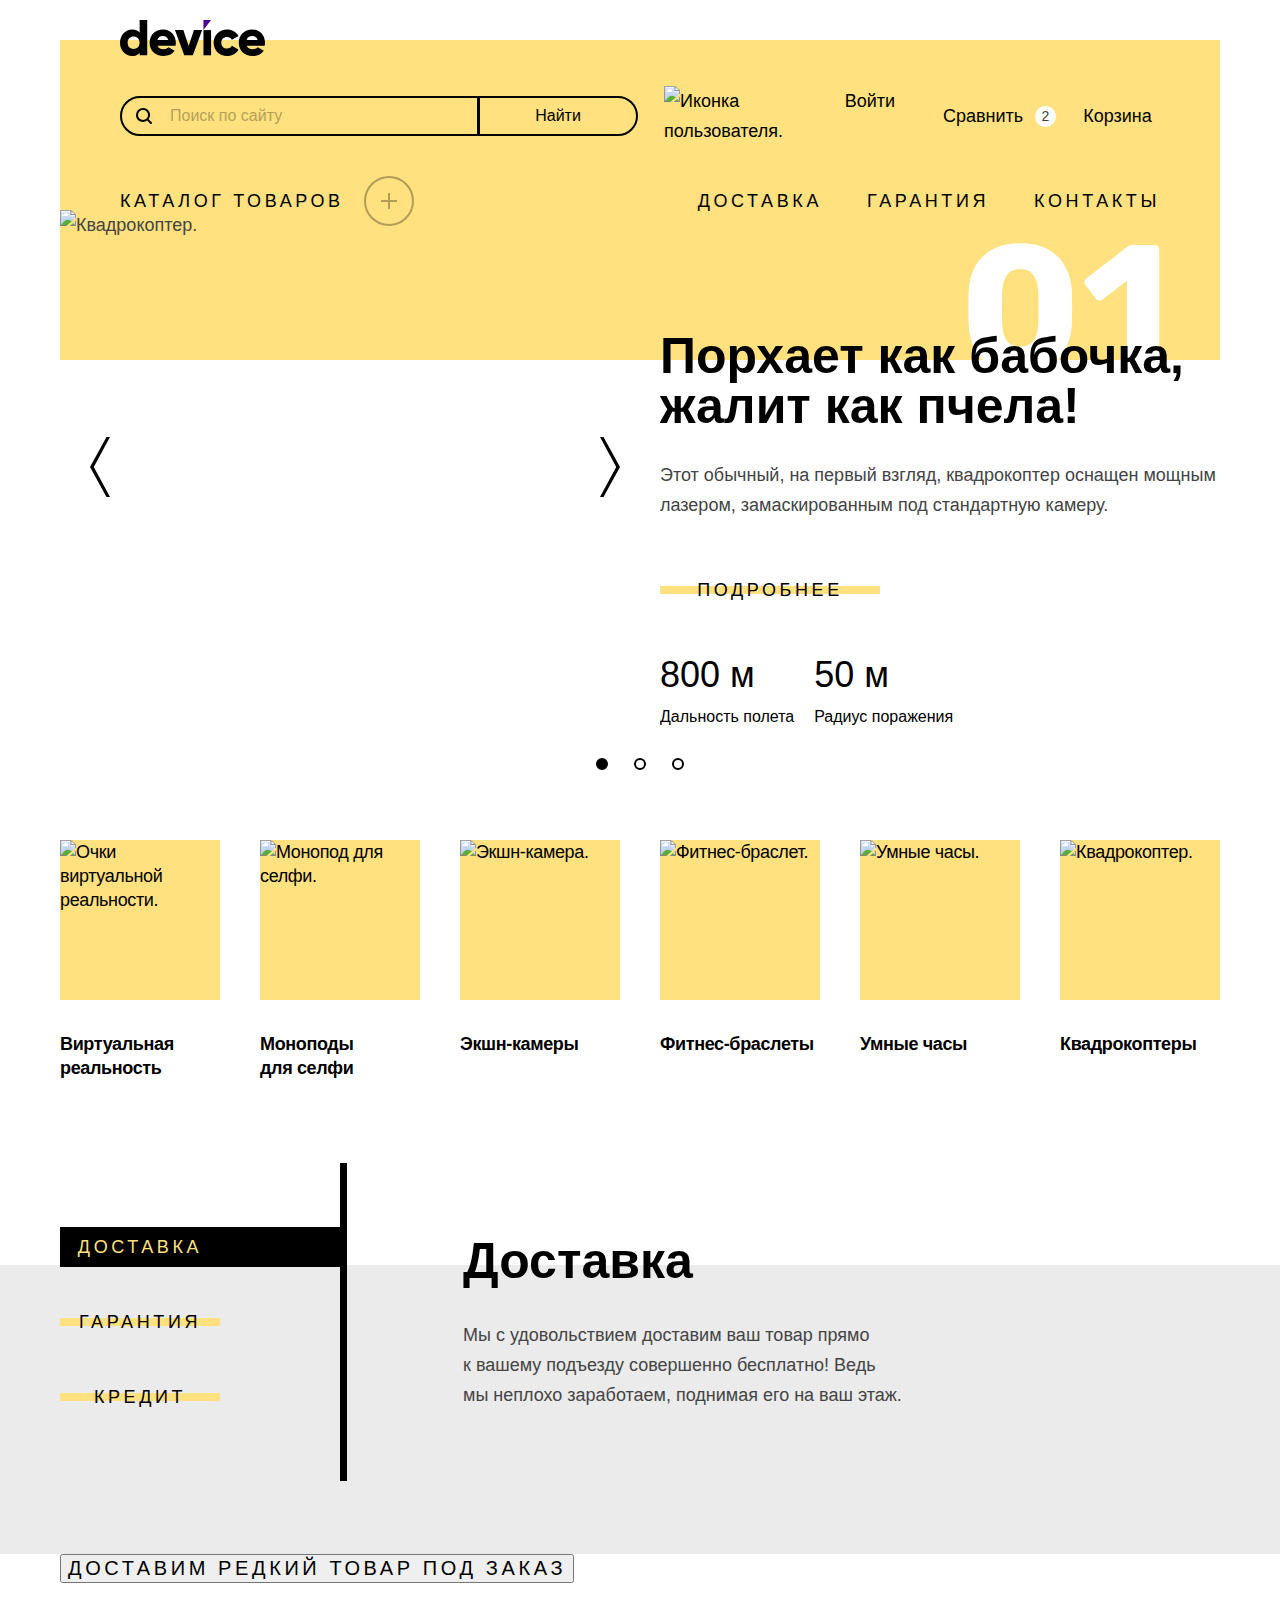
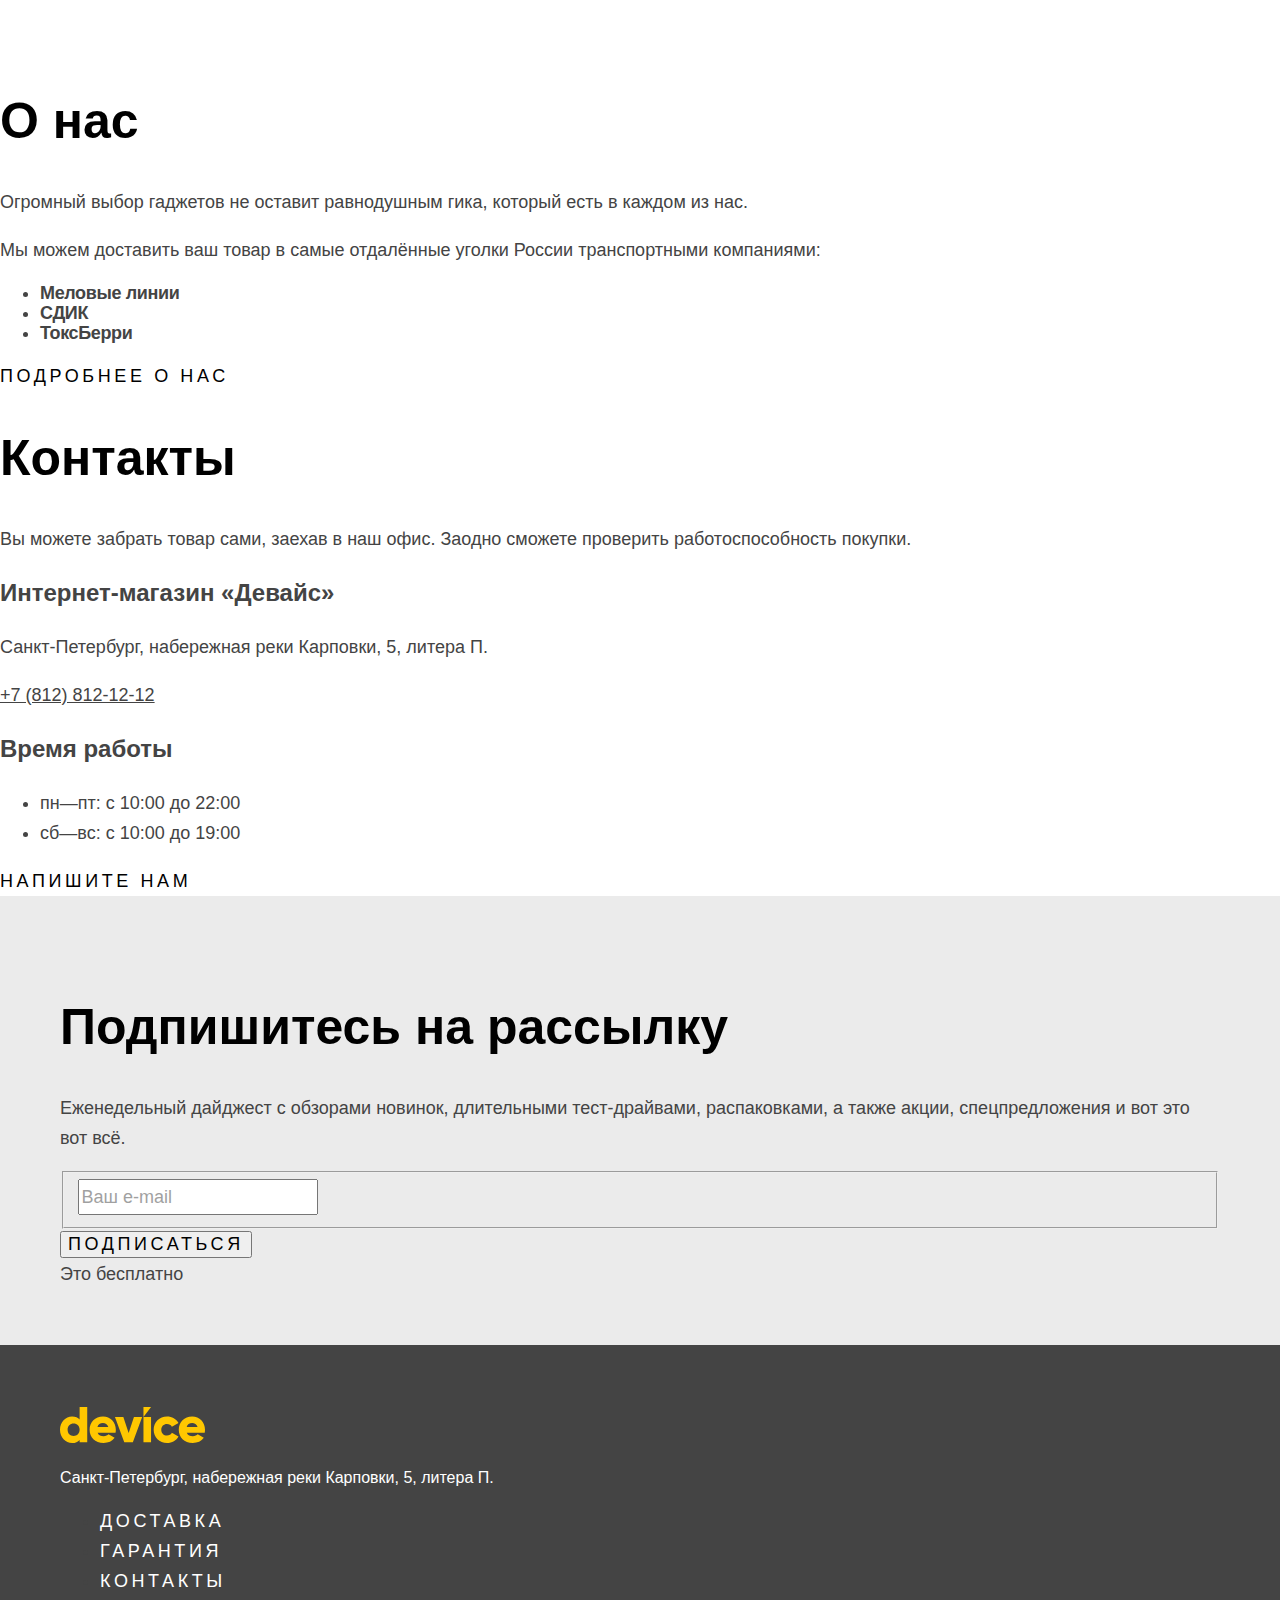
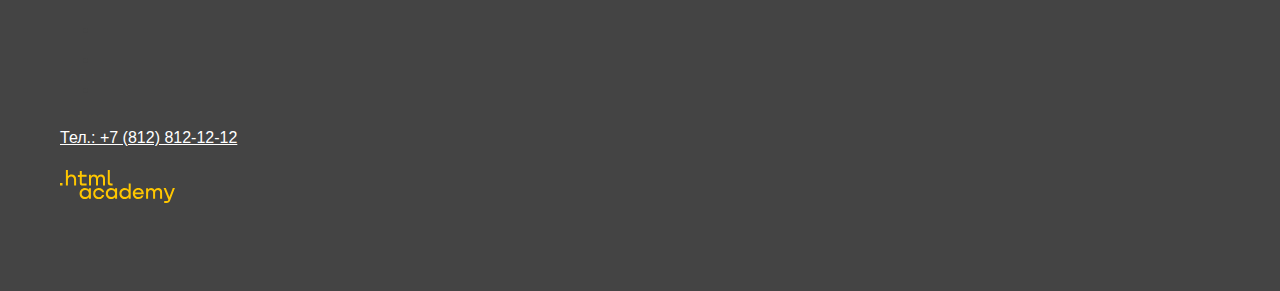
==== commit 24057486: "Верстка к созвону 06.08.2023" ====
--- a/index.html
+++ b/index.html
@@ -7,10 +7,8 @@
   </head>
   <body class="page">
     <header class="page-haeder">
-      <a class="logo logo-header" href="index.html">
-        <span class="visually-hidden">
-          Логотип магазина DEVICE.
-        </span>
+      <a class="logo logo-header">
+        <span class="visually-hidden">Логотип магазина DEVICE.</span>
         <svg class="logo-image" width="145" height="36" viewBox="0 0 145 36" fill="none" xmlns="http://www.w3.org/2000/svg">
           <path d="M27.2188 0V35.3H19.6135V32.9C17.9124 34.8 15.5107 36 12.1084 36C5.5038 36 0 30.2 0 22.7C0 15.2 5.5038 9.4 12.1084 9.4C15.5107 9.4 18.0124 10.6 19.6135 12.5V0H27.2188ZM19.6135 22.7C19.6135 18.9 17.1118 16.5 13.6094 16.5C10.107 16.5 7.60524 18.9 7.60524 22.7C7.60524 26.5 10.107 28.9 13.6094 28.9C17.1118 28.8 19.6135 26.5 19.6135 22.7Z" fill="black"/>
           <path d="M43.7298 29.1999C45.8313 29.1999 47.5325 28.3999 48.5332 27.2999L54.6374 30.7999C52.1356 34.1999 48.4331 35.9999 43.6298 35.9999C35.0238 35.9999 29.6201 30.1999 29.6201 22.6999C29.6201 15.1999 35.0238 9.3999 43.0294 9.3999C50.4345 9.3999 55.8382 15.0999 55.8382 22.6999C55.8382 23.7999 55.7381 24.7999 55.538 25.6999H37.6256C38.6263 28.2999 40.9279 29.1999 43.7298 29.1999ZM48.333 20.0999C47.5325 17.1999 45.2309 16.0999 42.9293 16.0999C40.0273 16.0999 38.126 17.4999 37.4255 20.0999H48.333Z" fill="black"/>
@@ -21,65 +19,85 @@
           <path d="M83.458 0V10.1L91.0633 0H83.458Z" fill="#510094"/>
           </svg>
       </a>
-      <nav class="user-navigation">
+      <div class="page-haeder-line">
         <form class="search-form" action="https://echo.htmlacademy.ru" method="get">
           <fieldset class="search-form-group">
             <label class="label-search">
-              <span class="visually-hidden">
-                Строка поиска товаров.
-              </span>
+              <span class="visually-hidden">Строка поиска товаров.</span>
               <input class="input-search" type="text" name="search" placeholder="Поиск по сайту" required>
             </label>
-            <button class="button-search" type="submit">
-              Найти
-            </button>
+            <button class="button-search" type="submit">Найти</button>
           </fieldset>
         </form>
-        <a class="login-button" href="#">
-          <img class="user-icon" src="images/user-icon.svg" width="15" height="12" alt="Иконка пользователя.">
-          <span class="name-user"></span>
-          <span class="auth-button non-auth">Войти</span>
-        </a>
-        <ul class="shop-user-control-list">
-          <li class="shop-user-control-item">
-            <span class="count non-count"></span>
-            <a class="compare" href="#">
-              Сравнить
-            </a>
-          </li>
-          <li class="shop-user-control-item">
-            <span class="count">2</span>
-            <a class="cart" href="#">
-              Корзина
-            </a>
-          </li>
-        </ul>
-        <!-- тут будет выпадашка для корзины -->
-      </nav>
+        <nav class="user-navigation">
+          <a class="login-button" href="#">
+            <div class="user-icon-container">
+              <img class="user-icon" src="images/user-icon.svg" width="15" height="12" alt="Иконка пользователя.">
+            </div>
+            <span class="auth-button">Войти</span>
+          </a>
+        </nav>
+        <nav class="shop-navigation">
+          <ul class="shop-user-control-list">
+            <li class="shop-user-control-item">
+              <a class="compare" href="#">Сравнить</a>
+            </li>
+            <li class="shop-user-control-item">
+              <span class="count">2</span>
+              <a class="cart" href="#">Корзина</a>
+            </li>
+          </ul>
+          <!-- тут будет выпадашка для корзины -->
+        </nav>
+      </div>
       <nav class="site-navigation">
         <ul class="site-navigation-list">
           <li class="site-navigation-item">
-            <a class="button site-navigation-link" href="catalog.html">
-              Каталог товаров
-            </a>
+            <input class="visually-hidden sub-menu-checkbox" type="checkbox" id="catalog-category">
+            <label class="button site-navigation-link checkbox" for="catalog-category">Каталог товаров</label>
+            <ul class="menu-category-list">
+              <li class="menu-category-item">
+                <ul class="submenu-list">
+                  <li class="submenu-item">
+                    <a class="submenu-link" href="#">Виртуальная реальность</a>
+                  </li>
+                  <li class="submenu-item">
+                    <a class="submenu-link" href="catalog.html">Моноподы для cелфи</a>
+                  </li>
+                  <li class="submenu-item">
+                    <a class="submenu-link" href="#">Экшн-камеры</a>
+                  </li>
+                </ul>
+              </li>
+              <li class="menu-category-item">
+                <ul class="submenu-list">
+                  <li class="submenu-item">
+                    <a class="submenu-link" href="#">Фитнес-браслеты</a>
+                  </li>
+                  <li class="submenu-item">
+                    <a class="submenu-link" href="#">Умные часы</a>
+                  </li>
+                </ul>
+              </li>
+              <li class="menu-category-item">
+                <ul class="submenu-list">
+                  <li class="submenu-item">
+                    <a class="submenu-link" href="#">Квадрокоптеры</a>
+                  </li>
+                </ul>
+              </li>
+            </ul>
           </li>
           <li class="site-navigation-item">
-            <a class="button site-navigation-link" href="#delivery">
-              Доставка
-            </a>
+            <a class="button site-navigation-link" href="#delivery">Доставка</a>
           </li>
           <li class="site-navigation-item">
-            <a class="button site-navigation-link" href="#guarantee">
-              Гарантия
-            </a>
+            <a class="button site-navigation-link" href="#guarantee">Гарантия</a>
           </li>
           <li class="site-navigation-item">
-            <a class="button site-navigation-link" href="#contacts">
-              Контакты
-            </a>
+            <a class="button site-navigation-link" href="#contacts">Контакты</a>
           </li>
         </ul>
-        <!-- здесь будет выпадашка для каталога -->
       </nav>
     </header>
     <main class="page-main">
@@ -90,202 +108,148 @@
         <h2 class="visually-hidden">
           Карусель лучший товаров магазина.
         </h2>
-        <ul class="hero-slider-list">
-          <li class="hero-slider-item active">
-            <h3 class="slider-number">
-              <span class="visually-hidden">Слайд номер </span>01
-            </h3>
-            <button class="slider-button previous-button">
+        <button class="slider-button previous-button">
+          <span class="visually-hidden">
+            Предыдущий товар.
+          </span>
+        </button>
+        <div class="visible-image">
+          <ul class="slider-image-list">
+            <li class="slider-image-item active">
+              <h3 class="visually-hidden">Слайд номер 1</h3>
+              <div class="slider-image-container">
+                <img class="slider-image" src="images/slider/slide-1.png" width="560" height="560" alt="Квадрокоптер.">
+              </div>
+            </li>
+            <li class="slider-image-item">
+              <h3 class="visually-hidden">Слайд номер 2</h3>
+              <div class="slider-image-container">
+                <img class="slider-image" src="images/slider/slide-2.png" width="560" height="560" alt="Фитнес-браслет.">
+              </div>
+            </li>
+            <li class="slider-image-item">
+              <h3 class="visually-hidden">Слайд номер 3.</h3>
+              <div class="slider-image-container">
+                <img class="slider-image" src="images/slider/slide-3.png" width="560" height="560" alt="Палка для селфи.">
+              </div>
+            </li>
+          </ul>
+        </div>
+        <button class="slider-button next-button">
+          <span class="visually-hidden">Следующий товар.</span>
+        </button>
+        <div class="visible-text">
+          <ul class="slider-text-list">
+            <li class="slider-text-item active">
+              <h4 class="slide-title">
+                Порхает как бабочка, жалит как пчела!
+              </h4>
+              <p class="slider-description">
+                Этот обычный, на первый взгляд, квадрокоптер оснащен мощным лазером, замаскированным под стандартную камеру.
+              </p>
+              <a class="button product-link" href="#">
+                Подробнее<span class="visually-hidden"> о товаре</span>
+              </a>
+              <dl class="product-feature-list">
+                <div class="feature-wrapper">
+                  <dt class="feature-title">
+                    Дальность полета
+                  </dt>
+                  <dd class="feature-value">
+                    800 м
+                  </dd>
+                </div>
+                <div class="feature-wrapper">
+                  <dt class="feature-title">
+                    Радиус поражения
+                  </dt>
+                  <dd class="feature-value">
+                    50 м
+                  </dd>
+                </div>
+              </dl>
+            </li>
+            <li class="slider-text-item">
+              <h4 class="slide-title">
+                Худеем<br>
+                правильно!
+              </h4>
+              <p class="slider-description">
+                Мотивирующие фитнес-браслеты помогут найти в себе силы не пропускать занятия и соблюдать диету.
+              </p>
+              <a class="button product-link" href="#">
+                Подробнее<span class="visually-hidden"> о товаре</span>
+              </a>
+              <dl class="product-feature-list">
+                <div class="feature-wrapper">
+                  <dt class="feature-title">
+                    Без подзарядки
+                  </dt>
+                  <dd class="feature-value">
+                    48 часов
+                  </dd>
+                </div>
+              </dl>
+            </li>
+            <li class="slider-text-item">
+              <h4 class="slide-title">
+                Делай селфи,<br>
+                как Бен Стиллер!
+              </h4>
+              <p class="slider-description">
+                Самая длинная палка для селфи доступна в нашем магазине. Восемь (Восемь, Карл!) метров длиной и весом всего 5 кг.
+              </p>
+              <a class="button product-link" href="#">
+                Подробнее<span class="visually-hidden"> о товаре</span>
+              </a>
+              <dl class="product-feature-list">
+                <div class="feature-wrapper">
+                  <dt class="feature-title">
+                    Длина палки
+                  </dt>
+                  <dd class="feature-value">
+                    8,5 м
+                  </dd>
+                </div><div class="feature-wrapper">
+                  <dt class="feature-title">
+                    Вес палки
+                  </dt>
+                  <dd class="feature-value">
+                    5 кг
+                  </dd>
+                </div><div class="feature-wrapper">
+                  <dt class="feature-title">
+                    Материал
+                  </dt>
+                  <dd class="feature-value">
+                    Карбон
+                  </dd>
+                </div>
+              </dl>
+            </li>
+          </ul>
+        </div>
+        <ul class="control-slider-button-list">
+          <li class="control-slider-button-item active">
+            <button class="toggle-button" type="button">
               <span class="visually-hidden">
-                Предыдущий товар.
+                Показать товар 1.
               </span>
             </button>
-            <img class="product-image" src="images/slider/slide-1.png" width="560" height="560" alt="Квадрокоптер">
-            <button class="slider-button next-button">
+          </li>
+          <li class="control-slider-button-item">
+            <button class="toggle-button" type="button">
               <span class="visually-hidden">
-                Следующий товар.
+                Показать товар 2.
               </span>
             </button>
-            <h4 class="slide-title">
-              Порхает как бабочка, жалит как пчела!
-            </h4>
-            <p class="product-description">
-              Этот обычный, на первый взгляд, квадрокоптер оснащен мощным лазером, замаскированным под стандартную камеру.
-            </p>
-            <a class="button product-link" href="#">
-              Подробнее<span class="visually-hidden"> о товаре</span>
-            </a>
-            <dl class="product-feature-list">
-              <div class="feature-wrapper">
-                <dt class="feature-title">
-                  Дальность полета
-                </dt>
-                <dd class="feature-value">
-                  800 м
-                </dd>
-              </div>
-              <div class="feature-wrapper">
-                <dt class="feature-title">
-                  Радиус поражения
-                </dt>
-                <dd class="feature-value">
-                  50 м
-                </dd>
-              </div>
-            </dl>
-            <ul class="control-slider-button-list">
-              <li class="control-slider-button-item active">
-                <button class="toggle-button" type="button">
-                  <span class="visually-hidden">
-                    Показать товар 1.
-                  </span>
-                </button>
-              </li>
-              <li class="control-slider-button-item">
-                <button class="toggle-button" type="button">
-                  <span class="visually-hidden">
-                    Показать товар 2.
-                  </span>
-                </button>
-              </li>
-              <li class="control-slider-button-item">
-                <button class="toggle-button" type="button">
-                  <span class="visually-hidden">
-                    Показать товар 3.
-                  </span>
-                </button>
-              </li>
-            </ul>
-          </li>
-          <li class="hero-slider-item">
-            <h3 class="slider-number">
-              <span class="visually-hidden">Слайд номер </span>02
-            </h3>
-            <button class="slider-button previous-button" type="button">
+          </li>
+          <li class="control-slider-button-item">
+            <button class="toggle-button" type="button">
               <span class="visually-hidden">
-                Предыдущий товар.
+                Показать товар 3.
               </span>
             </button>
-            <img class="product-image" src="images/slider/slide-2.png" width="560" height="560" alt="Фитнес-браслет">
-            <button class="slider-button next-button" type="button">
-              <span class="visually-hidden">
-                Следующий товар.
-              </span>
-            </button>
-            <h4 class="slide-title">
-              Худеем правильно!
-            </h4>
-            <p class="product-description">
-              Мотивирующие фитнес-браслеты помогут найти в себе силы не пропускать занятия и соблюдать диету.
-            </p>
-            <a class="button product-link" href="#">
-              Подробнее<span class="visually-hidden"> о товаре</span>
-            </a>
-            <dl class="product-feature-list">
-              <div class="feature-wrapper">
-                <dt class="feature-title">
-                  Без подзарядки
-                </dt>
-                <dd class="feature-value">
-                  48 часов
-                </dd>
-              </div>
-            </dl>
-            <ul class="control-slider-button-list">
-              <li class="control-slider-button-item">
-                <button class="toggle-button" type="button">
-                  <span class="visually-hidden">
-                    Показать товар 1.
-                  </span>
-                </button>
-              </li>
-              <li class="control-slider-button-item active">
-                <button class="toggle-button" type="button">
-                  <span class="visually-hidden">
-                    Показать товар 2.
-                  </span>
-                </button>
-              </li>
-              <li class="control-slider-button-item">
-                <button class="toggle-button" type="button">
-                  <span class="visually-hidden">
-                    Показать товар 3.
-                  </span>
-                </button>
-              </li>
-            </ul>
-          </li>
-          <li class="hero-slider-item">
-            <h3 class="slider-number">
-              <span class="visually-hidden">Слайд номер </span>03
-            </h3>
-            <button class="slider-button previous-button" type="button">
-              <span class="visually-hidden">
-                Предыдущий товар.
-              </span>
-            </button>
-            <img class="product-image" src="images/slider/slide-3.png" width="560" height="560" alt="Палка для селфи">
-            <button class="slider-button next-button" type="button">
-              <span class="visually-hidden">
-                Следующий товар.
-              </span>
-            </button>
-            <h4 class="slide-title">
-              Делай селфи, как Бен Стиллер!
-            </h4>
-            <p class="product-description">
-              Самая длинная палка для селфи доступна в нашем магазине. Восемь (Восемь, Карл!) метров длиной и весом всего 5 кг.
-            </p>
-            <a class="button product-link" href="#">
-              Подробнее<span class="visually-hidden"> о товаре</span>
-            </a>
-            <dl class="product-feature-list">
-              <div class="feature-wrapper">
-                <dt class="feature-title">
-                  Длина палки
-                </dt>
-                <dd class="feature-value">
-                  8,5 м
-                </dd>
-              </div><div class="feature-wrapper">
-                <dt class="feature-title">
-                  Вес палки
-                </dt>
-                <dd class="feature-value">
-                  5 кг
-                </dd>
-              </div><div class="feature-wrapper">
-                <dt class="feature-title">
-                  Материал
-                </dt>
-                <dd class="feature-value">
-                  Карбон
-                </dd>
-              </div>
-            </dl>
-            <ul class="control-slider-button-list">
-              <li class="control-slider-button-item">
-                <button class="toggle-button" type="button">
-                  <span class="visually-hidden">
-                    Показать товар 1.
-                  </span>
-                </button>
-              </li>
-              <li class="control-slider-button-item">
-                <button class="toggle-button" type="button">
-                  <span class="visually-hidden">
-                    Показать товар 2.
-                  </span>
-                </button>
-              </li>
-              <li class="control-slider-button-item active">
-                <button class="toggle-button" type="button">
-                  <span class="visually-hidden">
-                    Показать товар 3.
-                  </span>
-                </button>
-              </li>
-            </ul>
           </li>
         </ul>
       </section>
@@ -299,15 +263,19 @@
               <h3 class="category-title">
                 Виртуальная реальность
               </h3>
-              <img class="category-icon" src="images/catagory-product/vr.svg" width="160" height="160" aria-hidden>
+              <div class="category-icon-container">
+                <img class="category-icon" src="images/catagory-product/vr.svg" width="160" height="160" alt="Очки виртуальной реальности." aria-hidden>
+              </div>
             </a>
           </li>
           <li class="category-item">
-            <a class="category-link" href="#">
+            <a class="category-link" href="catalog.html">
               <h3 class="category-title">
-                Моноподы для селфи
+                Моноподы для&nbsp;селфи
               </h3>
-              <img class="category-icon" src="images/catagory-product/monopod.svg" width="160" height="160" aria-hidden>
+              <div class="category-icon-container">
+                <img class="category-icon" src="images/catagory-product/monopod.svg" width="160" height="160" alt="Монопод для селфи." aria-hidden>
+              </div>
             </a>
           </li>
           <li class="category-item">
@@ -315,7 +283,9 @@
               <h3 class="category-title">
                 Экшн-камеры
               </h3>
-              <img class="category-icon" src="images/catagory-product/action-camera.svg" width="160" height="160" aria-hidden>
+              <div class="category-icon-container">
+                <img class="category-icon" src="images/catagory-product/action-camera.svg" width="160" height="160" alt="Экшн-камера." aria-hidden>
+              </div>
             </a>
           </li>
           <li class="category-item">
@@ -323,7 +293,9 @@
               <h3 class="category-title">
                 Фитнес-браслеты
               </h3>
-              <img class="category-icon" src="images/catagory-product/fitness-band.svg" width="160" height="160" aria-hidden>
+              <div class="category-icon-container">
+                <img class="category-icon" src="images/catagory-product/fitness-band.svg" width="160" height="160" alt="Фитнес-браслет." aria-hidden>
+              </div>
             </a>
           </li>
           <li class="category-item">
@@ -331,7 +303,9 @@
               <h3 class="category-title">
                 Умные часы
               </h3>
-              <img class="category-icon" src="images/catagory-product/smart-watch.svg" width="160" height="160" aria-hidden>
+              <div class="category-icon-container">
+                <img class="category-icon" src="images/catagory-product/smart-watch.svg" width="160" height="160" alt="Умные часы." aria-hidden>
+              </div>
             </a>
           </li>
           <li class="category-item">
@@ -339,7 +313,9 @@
               <h3 class="category-title">
                 Квадрокоптеры
               </h3>
-              <img class="category-icon" src="images/catagory-product/quadrocopter.svg" width="160" height="160" aria-hidden>
+              <div class="category-icon-container">
+                <img class="category-icon" src="images/catagory-product/quadrocopter.svg" width="160" height="160" alt="Квадрокоптер." aria-hidden>
+              </div>
             </a>
           </li>
         </ul>
@@ -348,86 +324,53 @@
         <h2 class="visually-hidden">
           Подробнее о том, как мы работаем.
         </h2>
-        <ul class="property-list">
-          <li class="property-item">
-            <ul class="tab-list">
-              <li class="tab-item active">
-                <button class="button tab-title" type="button">
+        <div class="property-wrappper">
+          <ul class="tab-list">
+            <li class="tab-item active">
+              <button class="button tab-title" type="button">
+                Доставка
+              </button>
+            </li>
+            <li class="tab-item">
+              <button class="button tab-title" type="button">
+                Гарантия
+              </button>
+            </li>
+            <li class="tab-item">
+              <button class="button tab-title" type="button">
+                Кредит
+              </button>
+            </li>
+          </ul>
+          <div class="visible-property">
+            <ul class="property-list">
+              <li class="property-item active">
+                <h3 class="property-title" id="delivery">
                   Доставка
-                </button>
+                </h3>
+                <p class="property-description">
+                  Мы с удовольствием доставим ваш товар прямо к&nbsp;вашему подъезду совершенно бесплатно! Ведь мы&nbsp;неплохо заработаем, поднимая его на ваш этаж.
+                </p>
               </li>
-              <li class="tab-item">
-                <button class="button tab-title" type="button">
+              <li class="property-item">
+                <h3 class="property-title" id="guarantee">
                   Гарантия
-                </button>
+                </h3>
+                <p class="property-description">
+                  Если из-за возгорания купленного у нас товара у вас сгорит дом — не переживайте, мы выдадим вам новый. Товар, не дом, конечно же.
+                </p>
               </li>
-              <li class="tab-item">
-                <button class="button tab-title" type="button">
+              <li class="property-item">
+                <h3 class="property-title">
                   Кредит
-                </button>
+                </h3>
+                <p class="property-description">
+                  Залезть в долговую яму стало проще! Кредитные консультанты подберут для вас наиболее выгодные условия кредита. Выгодные для банка, разумеется.
+                </p>
               </li>
             </ul>
-            <h3 class="property-title" id="delivery">
-              Доставка
-            </h3>
-            <p class="property-description">
-              Мы с удовольствием доставим ваш товар прямо к вашему подъезду совершенно бесплатно! Ведь мы неплохо заработаем, поднимая его на ваш этаж.
-            </p>
-            <img class="property-icon" src="images/property/delivery.svg" width="136" height="164" aria-hidden>
-          </li>
-          <li class="property-item">
-            <ul class="tab-list">
-              <li class="tab-item">
-                <button class="button tab-title" type="button">
-                  Доставка
-                </button>
-              </li>
-              <li class="tab-item active">
-                <button class="button tab-title" type="button">
-                  Гарантия
-                </button>
-              </li>
-              <li class="tab-item">
-                <button class="button tab-title" type="button">
-                  Кредит
-                </button>
-              </li>
-            </ul>
-            <h3 class="property-title" id="guarantee">
-              Гарантия
-            </h3>
-            <p class="property-description">
-              Если из-за возгорания купленного у нас товара у вас сгорит дом — не переживайте, мы выдадим вам новый. Товар, не дом, конечно же.
-            </p>
-            <img class="property-icon" src="images/property/guarantee.svg" width="171" height="195" aria-hidden>
-          </li>
-          <li class="property-item">
-            <ul class="tab-list">
-              <li class="tab-item">
-                <button class="button tab-title" type="button">
-                  Доставка
-                </button>
-              </li>
-              <li class="tab-item">
-                <button class="button tab-title" type="button">
-                  Гарантия
-                </button>
-              </li>
-              <li class="tab-item active">
-                <button class="button tab-title" type="button">
-                  Кредит
-                </button>
-              </li>
-            </ul>
-            <h3 class="property-title">
-              Кредит
-            </h3>
-            <p class="property-description">
-              Залезть в долговую яму стало проще! Кредитные консультанты подберут для вас наиболее выгодные условия кредита. Выгодные для банка, разумеется.
-            </p>
-            <img class="property-icon" src="images/property/credit.svg" width="156" height="188" aria-hidden>
-          </li>
-        </ul>
+          </div>
+        </div>
       </section>
       <section class="delivery-on-order">
         <h2 class="visually-hidden">Доставка редких товаров под заказ</h2>
@@ -539,23 +482,25 @@
             Санкт-Петербург, набережная реки Карповки, 5, литера П.
           </p>
         </address>
-        <ul class="footer-navigation-list">
-          <li class="footer-navigation-item">
-            <a class="button footer-navigation-link" href="#delivery">
-              Доставка
-            </a>
-          </li>
-          <li class="footer-navigation-item">
-            <a class="button footer-navigation-link" href="#guarantee">
-              Гарантия
-            </a>
-          </li>
-          <li class="footer-navigation-item">
-            <a class="button footer-navigation-link" href="#contacts">
-              Контакты
-            </a>
-          </li>
-        </ul>
+        <nav class="footer-navigation">
+          <ul class="footer-navigation-list">
+            <li class="footer-navigation-item">
+              <a class="button footer-navigation-link" href="#delivery">
+                Доставка
+              </a>
+            </li>
+            <li class="footer-navigation-item">
+              <a class="button footer-navigation-link" href="#guarantee">
+                Гарантия
+              </a>
+            </li>
+            <li class="footer-navigation-item">
+              <a class="button footer-navigation-link" href="#contacts">
+                Контакты
+              </a>
+            </li>
+          </ul>
+        </nav>
         <ul class="social-list">
           <li class="social-item">
             <a class="social-link" href="https://t.me/htmlacademy">
--- a/styles/styles.css
+++ b/styles/styles.css
@@ -48,121 +48,572 @@
   --color-success: #08af00;
 }
 
+*,
+*::after,
+*::before {
+  box-sizing: border-box;
+}
+
+.visually-hidden {
+  position: absolute;
+
+  width: 1px;
+  height: 1px;
+  margin: -1px;
+  padding: 0;
+  overflow: hidden;
+
+  white-space: nowrap;
+
+  border: 0;
+
+  clip: rect(0 0 0 0);
+  -webkit-clip-path: inset(100%);
+          clip-path: inset(100%);
+}
+
 .button {
-  color: var(--color-black);
-  font-family: Raleway, "Arial Black", Arial, sans-serif;
   font-size: 18px;
   line-height: normal;
-  letter-spacing: 0.2em;
+  font-family: Raleway, "Arial Black", Arial, sans-serif;
+  color: var(--color-black);
+  text-transform: uppercase;
   text-decoration: none;
-  text-transform: uppercase;
+  letter-spacing: 3.6px;
+  cursor: pointer;
+}
+
+html {
+  scroll-behavior: smooth;
 }
 
 .page {
   margin: 0;
+
   font-weight: 400;
   font-size: 18px;
   line-height: 30px;
   font-family: Rubik, Arial, sans-serif;
   color: var(--color-dark-gray);
 
-  background-color: var(--color-white);
+  display: flex;
+  flex-direction: column;
+  min-height: 100vh;
 }
 
 /*header*/
 .page-haeder {
-  min-height: 186px;
-  padding-top: 15px;
+  width: 1160px;
   margin: 0 auto;
+  padding-top: 20px;
+  padding-left: 60px;
+  padding-right: 60px;
+
   background: linear-gradient(transparent 40px, var(--color-yellow) 40px);
-  width: 1160px;
+}
+
+.logo-header {
+  display: block;
+  margin-bottom: 30px;
+  height: 36px;
+  width: fit-content;
+}
+
+.page-haeder-line {
+  display: flex;
+  align-items: center;
+  margin-bottom: 30px;
+}
+.search-form {
+  margin-right: 26px;
+}
+.search-form-group {
+  border: none;
+  padding: 0;
+  margin: 0;
+  position: relative;
+  display: flex;
+}
+
+.label-search {
+  display: inline-block;
+}
+
+.label-search::before {
+  content: url(../images/search-icon.svg);
+  width: 16px;
+  height: 16px;
+  display: block;
+  position: absolute;
+  left: 16px;
+  top: 12px;
+  line-height: 16px;
 }
 
 .input-search {
+  font-size: 16px;
+  line-height: 20px;
   font-family: inherit;
-  font-size: 16px;
-  line-height: 20px;
-  color: var(--color-black);
+  color: var(--color-black);
+  background-color: transparent;
+  border: 2px solid var(--color-black);
+  padding: 10px 48px;
+  padding-right: 20px;
+  width:  359px;
+  border-radius: 100px 0 0 100px;
+  height: 40px;
 }
 
 .input-search::placeholder {
+  font-size: 16px;
+  line-height: 20px;
   font-family: inherit;
-  font-size: 16px;
-  line-height: 20px;
-  color: var(--color-black);
+  color: var(--color-black);
+
   opacity: 0.3;
 }
 
 .button-search {
+  font-size: 16px;
+  line-height: 20px;
   font-family: inherit;
-  font-size: 16px;
-  line-height: 20px;
-  color: var(--color-black);
+  color: var(--color-black);
+  padding: 5px 20px;
+  border: 2px solid var(--color-black);
+  border-radius: 0 100px 100px 0;
+  background-color: transparent;
+  height: 40px;
+  width: 160px;
+  margin-left: -1px;
+}
+
+.user-navigation {
+  display: flex;
+  margin-right: 26px;
+  width: 231px;
 }
 
 .login-button {
   color: var(--color-black);
   text-decoration: none;
+  display: flex;
+  justify-content: center;
+}
+
+.user-icon-container {
+  margin-right: 13px;
+}
+
+.shop-user-control-list {
+  padding: 0;
+  margin: 0;
+  list-style: none;
+  display: flex;
+}
+
+.shop-user-control-item {
+  position: relative;
+}
+
+.shop-user-control-item:not(:last-child) {
+  margin-right: 32px;
 }
 
 .compare,
 .cart {
+  color: var(--color-black);
   text-decoration: none;
-  color: var(--color-black);
+}
+
+.compare::before {
+  content: url(../images/compare-icon.svg);
+  display: inline-block;
+  margin-right: 12px;
+  width: 10px;
+  height: 12px;
+  line-height: 12px;
+}
+
+.cart::before {
+  content: url(../images/cart-icon.svg);
+  display: inline-block;
+  margin-right: 12px;
+  width: 16px;
+  height: 14px;
+  line-height: 14px;
+}
+
+.count {
+  display: flex;
+  min-width: 21px;
+  min-height: 21px;
+  background-color: var(--color-white);
+  border-radius: 1000px;
+  position: absolute;
+  font-size: 14px;
+  line-height: 14px;
+  align-items: center;
+  justify-content: center;
+  right: 96px;
+  top: 4.5px;
+  padding: 0 5px;
+}
+
+.site-navigation-list {
+  display: flex;
+  padding: 0;
+  margin: 0;
+  list-style: none;
+  min-height: 50px;
+  align-items: center;
+}
+
+.site-navigation-item {
+  position: relative;
+  z-index: 30;
+}
+
+.site-navigation-item:first-child {
+  margin-right: auto;
+}
+
+.site-navigation-item:not(:first-child, :last-child) {
+  margin-right: 45px;
+}
+
+.site-navigation-link.checkbox {
+  display: flex;
+  align-items: center;
+  position: relative;
+  z-index: 30;
+}
+
+.site-navigation-link.checkbox::after {
+  content: "";
+  width: 50px;
+  height: 50px;
+  display: inline-block;
+  background-image: url(../images/plus-icon.svg);
+  background-repeat: no-repeat;
+  background-position: center;
+  border: 2px solid var(--color-black);
+  opacity: 0.3;
+  border-radius: 50%;
+  margin-left: 20px;
+}
+
+.menu-category-list {
+  display: none;
+}
+
+.sub-menu-checkbox:checked + .site-navigation-link.checkbox::after {
+  background-image: url(../images/minus-icon.svg);
+}
+
+.sub-menu-checkbox:checked ~ .menu-category-list {
+  position: absolute;
+  padding: 33px 60px 27px 60px;
+  width: 1160px;
+  min-height: 180px;
+  background-color: var(--color-yellow);
+  left: -60px;
+  top: 31px;
+  margin: 0;
+  list-style: none;
+  display: flex;
+  z-index: 20;
+}
+
+.submenu-list {
+  margin: 0;
+  padding: 0;
+  list-style: none;
+}
+
+.menu-category-item:first-child .submenu-list {
+  margin-right: 60px;
+}
+
+.menu-category-item:nth-child(2) .submenu-list {
+  margin-right: 70px;
+}
+
+.submenu-item:not(:last-child) {
+  margin-bottom: 18px;
+}
+
+.submenu-link {
+  font-family: inherit;
+  color: var(--color-black);
+  font-size: 16px;
+  line-height: 18px;
+  text-decoration: none;
+}
+
+/*main*/
+.page-main {
+  flex-grow: 1;
 }
 
 /*slider*/
 
-.hero-slider-item {
-  margin: 0 auto;
+.hero-slider {
   width: 1160px;
   min-height: 544px;
+  margin: 0 auto;
+
   background: linear-gradient(var(--color-yellow) 134px, transparent 134px);
-}
-
-.slider-number {
-  font-size: 180px;
-  color: var(--color-white);
-}
+  display: grid;
+  grid-template-columns: 560px 1fr;
+  column-gap: 40px;
+  position: relative;
+  margin-bottom: 70px;
+}
+
+.slider-button {
+  position: absolute;
+  top: 211px;
+  width: 20px;
+  height: 60px;
+  border: none;
+  background-color: transparent;
+  background-image: url(../images/slider/arrow-slider.svg);
+  cursor: pointer;
+  z-index: 10;
+}
+
+.previous-button {
+  left: 30px;
+}
+
+.next-button {
+  transform: rotate(180deg);
+  left: 540px;
+}
+
+.visible-image {
+  width: 560px;
+  height: 560px;
+  overflow: hidden;
+  margin-top: -16px;
+}
+
+.slider-image-list {
+  display: flex;
+  margin: 0;
+  padding: 0;
+  list-style: none;
+  height: 560px;
+}
+
+.slider-image-item {
+  position: relative;
+  display: none;
+}
+
+.slider-image-item.active {
+  display: block;
+}
+
+.visible-text {
+  width: 560px;
+  height: fit-content;
+  overflow: hidden;
+}
+
+.slider-text-list {
+  padding: 0;
+  margin: 0;
+  list-style: none;
+  display: flex;
+}
+
+.slider-text-item {
+  width: 560px;
+  position: relative;
+  display: none;
+}
+
+.slider-text-item.active {
+  display: block;
+}
+
+.slider-text-item:first-child .feature-wrapper:not(:last-of-type) {
+  margin-right: 20px;
+}
+
+.slider-text-item::before {
+  content: "";
+  width: 250px;
+  height: 135px;
+  position: absolute;
+  right: 60px;
+  top: 14px;
+  background-repeat: no-repeat;
+  background-position: right;
+}
+
+.slider-text-item:nth-child(1):before {
+  background-image: url(../images/slider/num-01.svg);
+}
+
+.slider-text-item:nth-child(2):before {
+  background-image: url(../images/slider/num-02.svg);
+}
+
+.slider-text-item:nth-child(3):before {
+  background-image: url(../images/slider/num-03.svg);
+}
+
 
 .slide-title {
-  font-family: Raleway, "Arial Black", Arial, sans-serif;
   font-size: 50px;
   line-height: 50px;
-  color: var(--color-black);
+  font-family: Raleway, "Arial Black", Arial, sans-serif;
+  color: var(--color-black);
+  margin-top: 105px;
+  margin-bottom: 29px;
+  margin-right: 15px;
+  width: 545px;
+  position: relative;
+}
+
+.slider-description {
+  margin-top: 0;
+  margin-bottom: 50px;
+}
+
+.product-link {
+  margin-bottom: 50px;
+  display: inline-flex;
+  width: 220px;
+  height: 40px;
+  text-align: center;
+  justify-content: center;
+  align-items: center;
+  position: relative;
+}
+
+.product-link::before {
+  content: "";
+  width: 100%;
+  height: 8px;
+  background-color: var(--color-yellow);
+  position: absolute;
+  z-index: -1;
+}
+
+.product-feature-list {
+  display: flex;
+  margin: 0;
+}
+
+.feature-wrapper {
+  display: flex;
+  flex-direction: column-reverse;
+}
+
+.feature-wrapper {
+  margin-right: 40px;
 }
 
 .feature-title {
   font-size: 16px;
+  color: var(--color-black);
 }
 
 .feature-value {
+  margin: 0;
   font-size: 36px;
+  margin-bottom: 12px;
+  color: var(--color-black);
+}
+
+.control-slider-button-list {
+  grid-column: 1 / -1;
+  margin: 0;
+  padding: 0;
+  list-style: none;
+  display: flex;
+  margin-top: -12px;
+  justify-content: center;
+  flex-wrap: wrap;
+  margin-bottom: -10px;
+  z-index: 10;
+}
+
+.control-slider-button-item {
+  width: 12px;
+  height: 12px;
+  display: flex;
+  margin-bottom: 10px;
+}
+
+.control-slider-button-item:not(:last-child) {
+  margin-right: 26px;
+}
+
+.toggle-button {
+  width: 12px;
+  height: 12px;
+  padding: 0;
+  margin: 0;
+  background-color: transparent;
+  border-radius: 50%;
+  border: 2px solid var(--color-black);
+  cursor: pointer;
+}
+
+.active .toggle-button {
+  background-color: var(--color-black);
 }
 
 /*category*/
 .category {
   width: 1160px;
   margin: 0 auto;
+  margin-bottom: 70px;
+}
+
+.category-list {
+  display: flex;
+  padding: 0;
+  margin: 0;
+  list-style: none;
+  margin-bottom: -20px;
 }
 
 .category-item {
   width: 160px;
   min-height: 253px;
+
   background: linear-gradient(var(--color-yellow) 160px, transparent 160px);
+  margin-bottom: 20px;
+}
+
+.category-item:not(:last-child) {
+  margin-right: 40px;
 }
 
 .category-link {
-  text-decoration: none;
-  font-family: Raleway, "Arial Black", Arial, sans-serif;
   font-size: 18px;
   line-height: 24px;
-  letter-spacing: -0.02em;
-  color: var(--color-black);
+  font-family: Raleway, "Arial Black", Arial, sans-serif;
+  color: var(--color-black);
+  text-decoration: none;
+  letter-spacing: -0.36px;
+  display: flex;
+  flex-direction: column-reverse;
+}
+
+.category-icon-container {
+  display: flex;
+  margin-bottom: 32px;
 }
 
 .category-title {
   font-size: inherit;
+  margin: 0;
 }
 
 /*property*/
@@ -170,18 +621,119 @@
   background: linear-gradient(transparent 102px,var(--color-light-gray) 102px);
 }
 
+.property-wrappper {
+  display: flex;
+  width: 1160px;
+  margin: 0 auto;
+  padding-bottom: 72px;
+}
+
+.tab-list {
+  margin: 0;
+  padding: 0;
+  list-style: none;
+  width: 287px;
+  border-right: 7px solid var(--color-black);
+  padding-top: 64px;
+  padding-bottom: 64px;
+  height: fit-content;
+}
+
+.tab-item:not(:last-child) {
+  margin-bottom: 35px;
+}
+
+.tab-title {
+  width: 160px;
+  background-color: transparent;
+  text-align: center;
+  height: 40px;
+  border: none;
+  padding: 0 10px;
+  position: relative;
+  display: flex;
+  justify-content: center;
+  align-items: center;
+  z-index: 1;
+}
+
+.tab-title::after {
+  content: "";
+  width: 100%;
+  height: 8px;
+  background-color: var(--color-yellow);
+  position: absolute;
+  z-index: -1;
+  top: 50%;
+  transform: translateY(-50%);
+}
+
+.tab-item.active {
+  background-color: var(--color-black);
+}
+
+.tab-item.active .tab-title {
+  color: var(--color-yellow);
+}
+
+.tab-item.active .tab-title::after {
+  display: none;
+}
+
+.visible-property {
+  width: 873px;
+  min-height: 319px;
+  display: flex;
+  align-items: center;
+  overflow: hidden;
+}
+
+.property-list {
+  margin: 0;
+  padding: 0;
+  padding-left: 116px;
+  display: flex;
+  list-style: none;
+}
+
 .property-item {
-  width: 1160px;
-  min-height: 319px;
-  padding-bottom: 72px;
-  margin: 0 auto;
+  min-height: 200px;
+  width: 757px;
+  background-repeat: no-repeat;
+  background-position: 558px;
+  flex-direction: column;
+  justify-content: center;
+  display: none;
+}
+
+.property-item:nth-child(1) {
+  background-image: url(../images/property/delivery.svg);
+}
+
+.property-item:nth-child(2) {
+  background-image: url(../images/property/guarantee.svg);
+}
+
+.property-item:nth-child(3) {
+  background-image: url(../images/property/credit.svg);
+}
+
+.property-item.active {
+  display: flex;
 }
 
 .property-title {
-  font-family: Raleway, "Arial Black", Arial, sans-serif;
   font-size: 50px;
   line-height: 50px;
-  color: var(--color-black);
+  font-family: Raleway, "Arial Black", Arial, sans-serif;
+  color: var(--color-black);
+  margin: 0;
+  margin-bottom: 34px;
+}
+
+.property-description {
+  width: 480px;
+  margin: 0;
 }
 
 /*delivery on order*/
@@ -199,25 +751,25 @@
 /*about*/
 
 .about-title {
-  font-family: Raleway, "Arial Black", Arial, sans-serif;
   font-size: 50px;
   line-height: 50px;
+  font-family: Raleway, "Arial Black", Arial, sans-serif;
   color: var(--color-black);
 }
 
 .delivery-company-list {
-  line-height: 20px;
   font-weight: 700;
-  letter-spacing: -0.02em;
+  line-height: 20px;
+  letter-spacing: -0.36px;
 }
 
 
 /*contacts*/
 
 .contacts-title {
-  font-family: Raleway, "Arial Black", Arial, sans-serif;
   font-size: 50px;
   line-height: 50px;
+  font-family: Raleway, "Arial Black", Arial, sans-serif;
   color: var(--color-black);
 }
 
@@ -237,8 +789,9 @@
 /*subscribe*/
 .subscribe {
   min-height: 421px;
+  padding: 64px 0 56px;
+
   background-color: var(--color-light-gray);
-  padding: 64px 0 56px;
 }
 
 .subscribe-contain {
@@ -247,31 +800,33 @@
 }
 
 .subscribe-title {
-  font-family: Raleway, "Arial Black", Arial, sans-serif;
   font-size: 50px;
   line-height: 50px;
+  font-family: Raleway, "Arial Black", Arial, sans-serif;
   color: var(--color-black);
 }
 
 .subscribe-field {
-  font-family: inherit;
   font-size: 18px;
   line-height: 30px;
+  font-family: inherit;
   color: inherit;
 }
 
 .subscribe-field::placeholder {
-  font-family: inherit;
   font-size: 18px;
   line-height: 30px;
+  font-family: inherit;
   color: inherit;
+
   opacity: 0.5;
 }
 
 /*footer*/
 .page-footer {
+  padding: 62px 0 61px;
+
   background-color: var(--color-dark-gray);
-  padding: 62px 0 61px;
 }
 
 .page-footer-wrapper {
@@ -285,17 +840,138 @@
 }
 
 .footer-address .shop-location {
-  line-height: 20px;
-  font-size: 16px;
+  font-size: 16px;
+  line-height: 20px;
 }
 
 .footer-navigation-link {
+  line-height: normal;
   color: var(--color-white);
+}
+
+.footer-phone {
+  font-size: 16px;
+  line-height: 20px;
+  color: var(--color-white);
+}
+
+/*catalog inner header*/
+.main-header-title {
+  font-size: 50px;
+  line-height: 50px;
+  font-family: Raleway, "Arial Black", Arial, sans-serif;
+  color: var(--color-black);
+}
+
+.breadcrumbs-link {
+  font-size: 16px;
+  line-height: 20px;
+  color: var(--color-black);
+  text-decoration: none;
+}
+
+/*filter*/
+.filter {
+  background-color: var(--color-light-gray);
+}
+.filter-title {
+  font-size: 16px;
   line-height: normal;
-}
-
-.footer-phone {
-  color: var(--color-white);
-  line-height: 20px;
-  font-size: 16px;
-}
+  font-family: Raleway, "Arial Black", Arial, sans-serif;
+  color: var(--color-black);
+  text-transform: uppercase;
+  letter-spacing: 3.2px;
+}
+
+.filter-group-title {
+  font-size: 18px;
+  line-height: 20px;
+  letter-spacing: -0.36px;
+}
+
+.range-input-item label,
+.range-input,
+.range-input::placeholder {
+  font-size: 14px;
+  line-height: 20px;
+  color: var(--color-black);
+}
+
+.range-input-item label {
+  opacity: 0.3;
+}
+
+.color,
+.bluetooth {
+  font-size: 16px;
+  line-height: 20px;
+  color: var(--color-black);
+}
+
+/*sorting*/
+.sorting {
+  background-color: var(--color-light-gray);
+}
+.sorting-title {
+  font-size: 16px;
+  line-height: normal;
+  font-family: Raleway, "Arial Black", Arial, sans-serif;
+  color: var(--color-black);
+  text-transform: uppercase;
+  letter-spacing: 3.2px;
+}
+
+.select-sorting {
+  font-size: inherit;
+  line-height: inherit;
+  font-family: inherit;
+  color: var(--color-black);
+}
+
+/*catalog product*/
+/* .catalog {
+  background-color: var(--color-white);
+} */
+
+.product-card-link {
+  font-size: 18px;
+  line-height: 20px;
+  color: var(--color-black);
+  text-decoration: none;
+  letter-spacing: -0.36px;
+}
+
+.product-price {
+  line-height: normal;
+}
+
+/* .new-mark {
+  font-size: 14px;
+  line-height: normal;
+  font-family: Raleway, "Arial Black", Arial, sans-serif;
+  color: var(--color-black);
+  text-transform: uppercase;
+  letter-spacing: 2.8px;
+} */
+
+/*pagination*/
+.pagination {
+  width: 760px;
+
+  background-color: var(--color-light-gray);
+}
+
+.pagination-item {
+  opacity: 0.3;
+}
+
+.current-page {
+  opacity: 0.6;
+}
+
+.pagination-link {
+  font-size: 16px;
+  line-height: 20px;
+  color: var(--color-black);
+  text-decoration: none;
+}
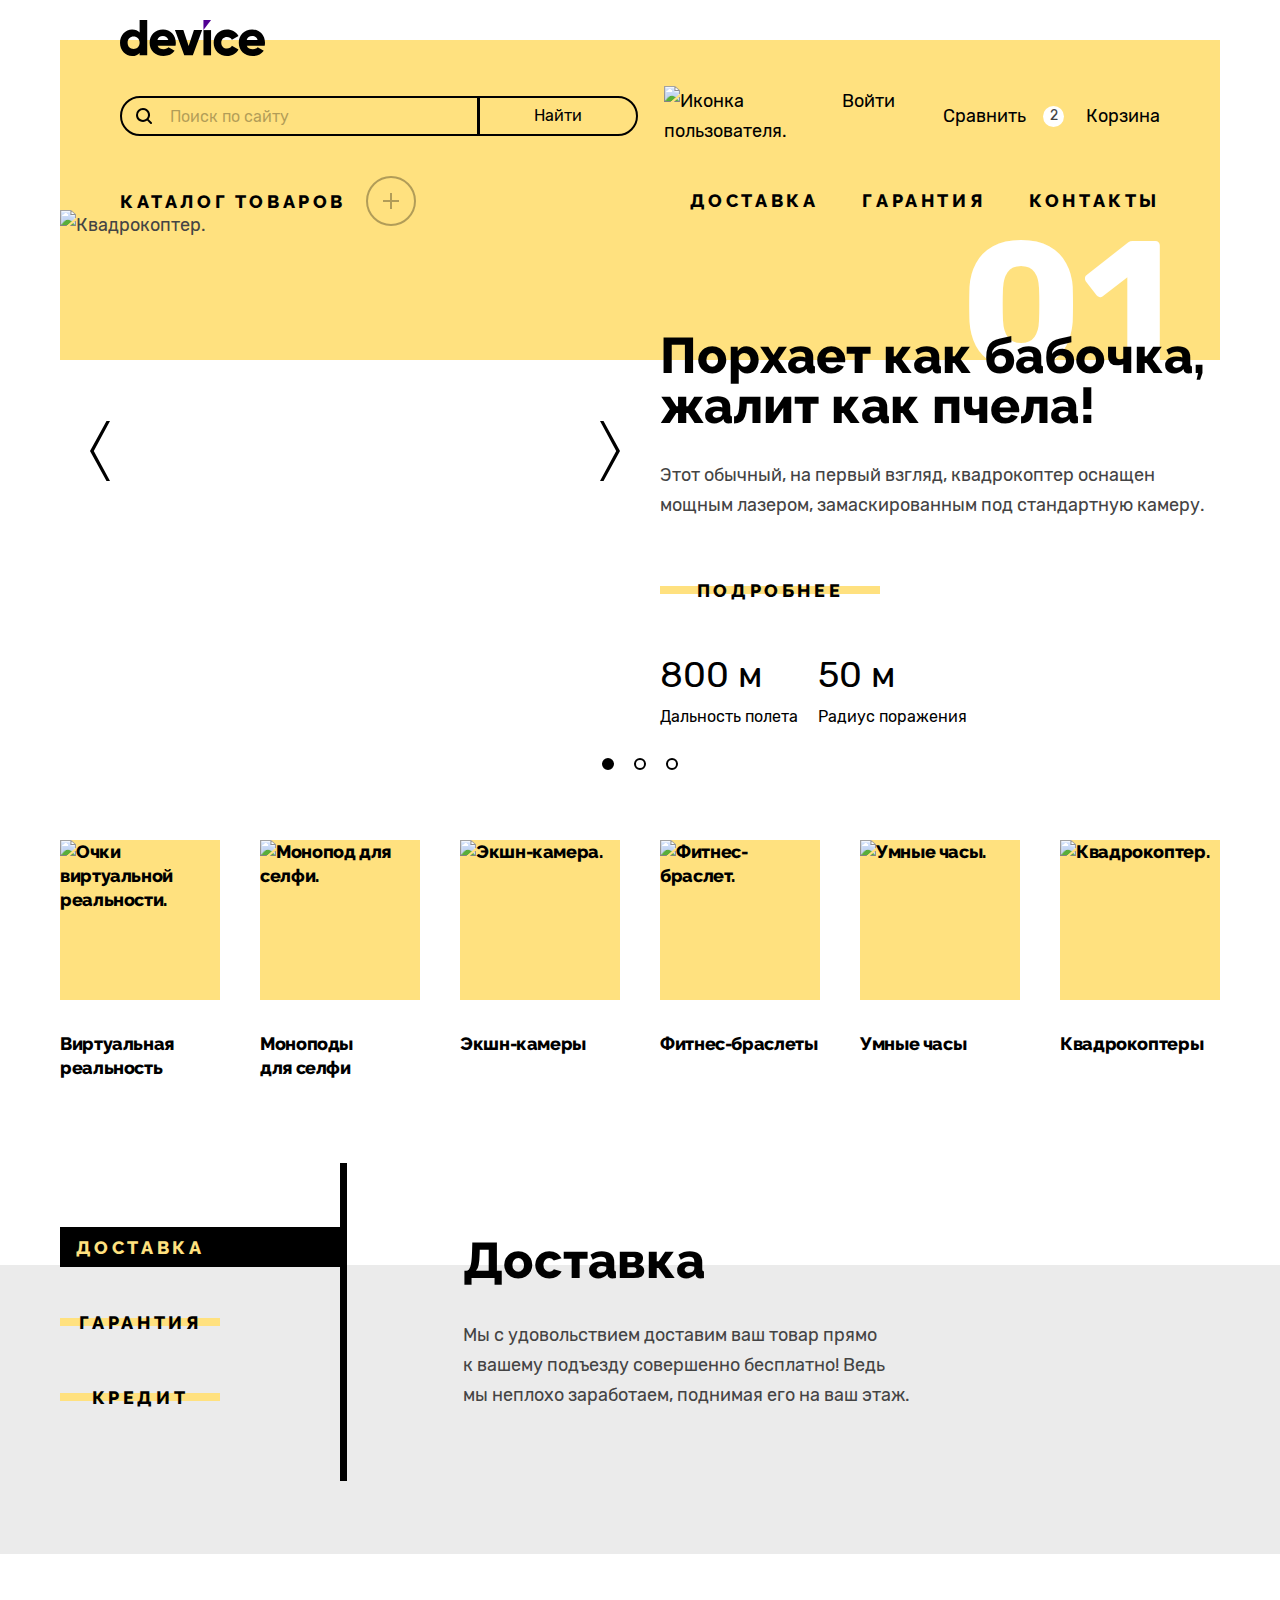
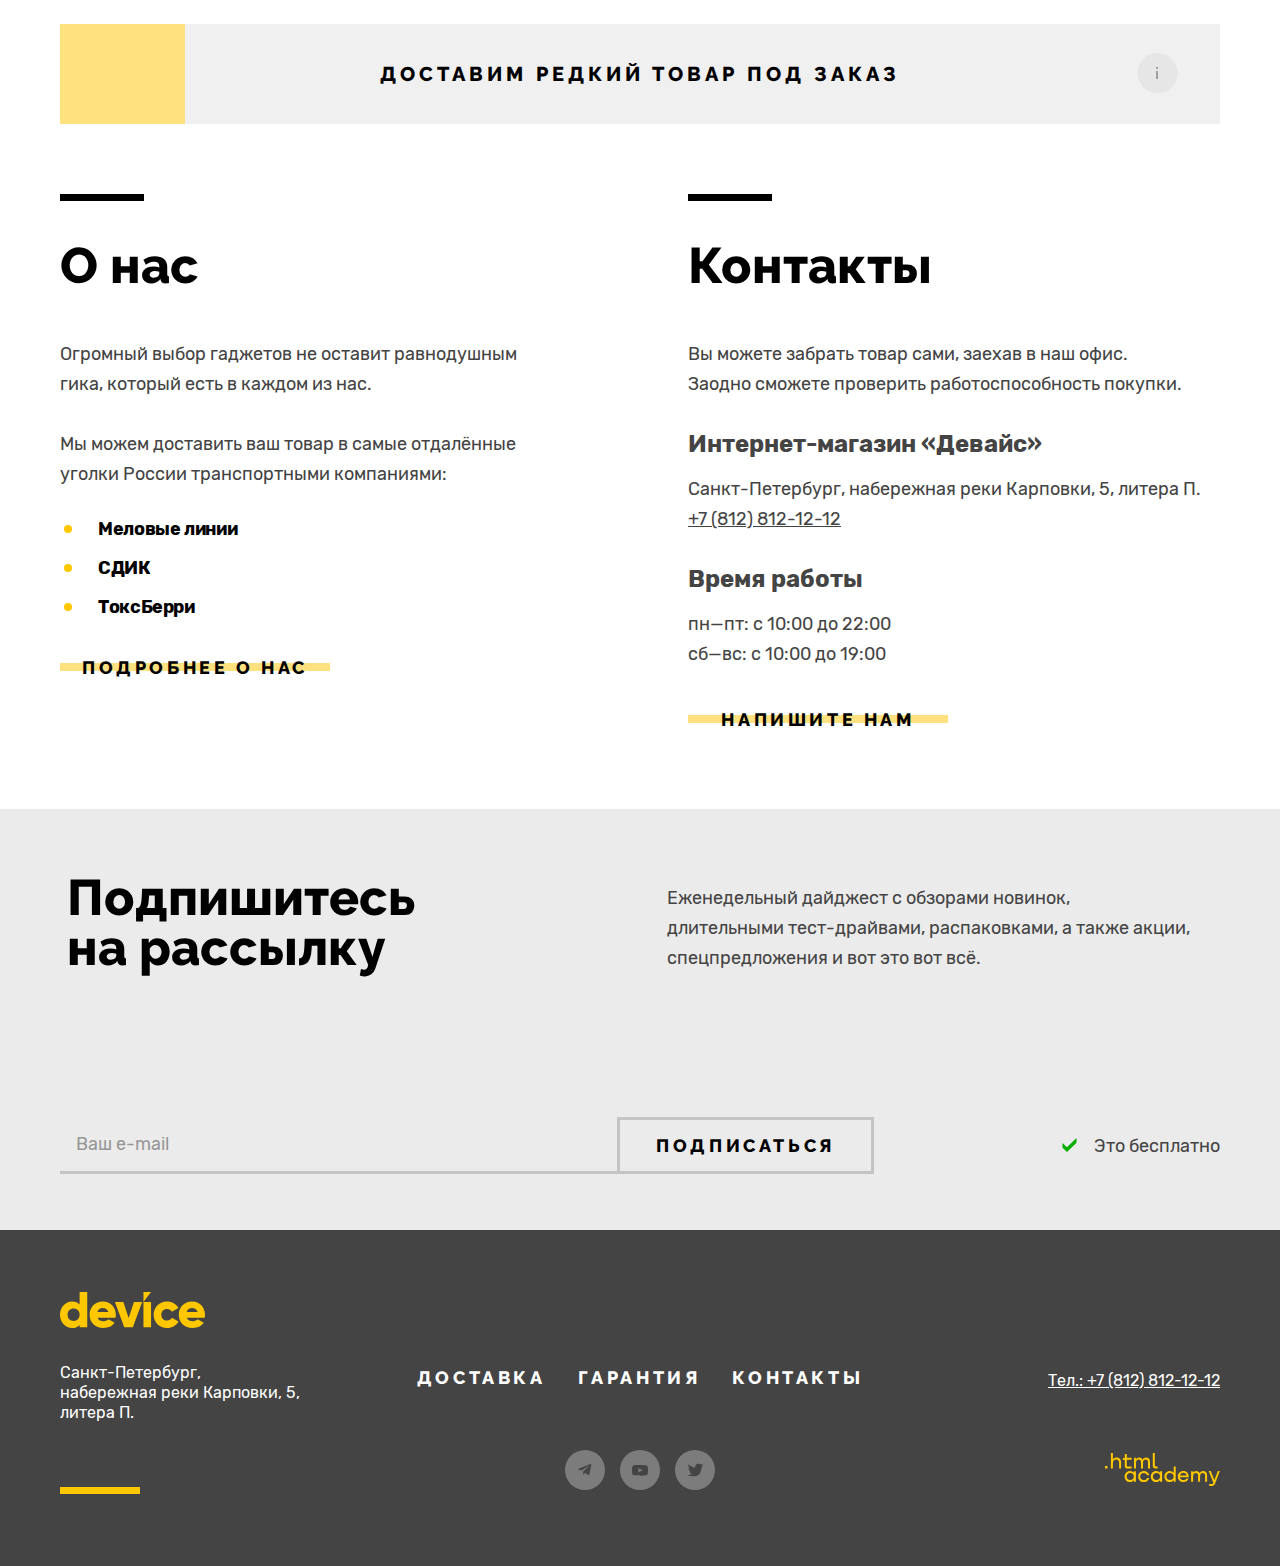
==== commit 9bc8debf: "Сдача на проверку" ====
--- a/index.html
+++ b/index.html
@@ -3,6 +3,8 @@
   <head>
     <meta charset="utf-8">
     <title>Магазин электроники DEVICE</title>
+    <link rel="icon" href="favicon.ico">
+    <link rel="icon" type="image/png" href="images/favicon/favicon.png">
     <link rel="stylesheet" href="styles/styles.css">
   </head>
   <body class="page">
@@ -21,13 +23,13 @@
       </a>
       <div class="page-haeder-line">
         <form class="search-form" action="https://echo.htmlacademy.ru" method="get">
-          <fieldset class="search-form-group">
-            <label class="label-search">
-              <span class="visually-hidden">Строка поиска товаров.</span>
-              <input class="input-search" type="text" name="search" placeholder="Поиск по сайту" required>
+            <label class="visually-hidden" for="search-field">
+              Строка поиска товаров.
             </label>
+            <div class="input-search-wrapper">
+              <input class="input-search" type="text" name="search" placeholder="Поиск по сайту" id="search-field" required>
+            </div>
             <button class="button-search" type="submit">Найти</button>
-          </fieldset>
         </form>
         <nav class="user-navigation">
           <a class="login-button" href="#">
@@ -47,8 +49,48 @@
               <a class="cart" href="#">Корзина</a>
             </li>
           </ul>
-          <!-- тут будет выпадашка для корзины -->
         </nav>
+        <aside class="popover">
+          <ul class="popover-list">
+            <li class="popover-item">
+              <a class="popover-link" href="#">
+                <div class="popover-item-image-wrapper">
+                  <img class="popover-item-image" src="images/product/amateur-monopod.jpg" width="39" height="43" alt="Любительская селфи-палка." aria-hidden>
+                </div>
+                <p class="popover-item-title">Любительская<br>селфи-палка</p>
+              </a>
+              <button class="delete-product" type="button">
+                <span class="visually-hidden">
+                  Удалить товар из корзины.
+                </span>
+              </button>
+            </li>
+            <li class="popover-item">
+              <a class="popover-link" href="#">
+                <div class="popover-item-image-wrapper">
+                  <img class="popover-item-image" src="images/product/professional-monopod.jpg" width="39" height="43" alt="Профессиональная селфи-палка." aria-hidden>
+                </div>
+                <p class="popover-item-title">Профессиональная селфи-палка</p>
+              </a>
+              <button class="delete-product" type="button">
+                <span class="visually-hidden">
+                  Удалить товар из корзины.
+                </span>
+              </button>
+            </li>
+          </ul>
+          <div class="popover-count-price">
+            <p>
+              Товаров: <span class="popover-count">2</span>
+            </p>
+            <p>
+              Сумма: <span class="popover-price">2000</span> ₽
+            </p>
+          </div>
+          <a class="button open-cart-button" href="#">
+            Открыть корзину
+          </a>
+        </aside>
       </div>
       <nav class="site-navigation">
         <ul class="site-navigation-list">
@@ -108,12 +150,12 @@
         <h2 class="visually-hidden">
           Карусель лучший товаров магазина.
         </h2>
-        <button class="slider-button previous-button">
-          <span class="visually-hidden">
-            Предыдущий товар.
-          </span>
-        </button>
         <div class="visible-image">
+          <button class="slider-button previous-button">
+            <span class="visually-hidden">
+              Предыдущий товар.
+            </span>
+          </button>
           <ul class="slider-image-list">
             <li class="slider-image-item active">
               <h3 class="visually-hidden">Слайд номер 1</h3>
@@ -134,10 +176,10 @@
               </div>
             </li>
           </ul>
+          <button class="slider-button next-button">
+            <span class="visually-hidden">Следующий товар.</span>
+          </button>
         </div>
-        <button class="slider-button next-button">
-          <span class="visually-hidden">Следующий товар.</span>
-        </button>
         <div class="visible-text">
           <ul class="slider-text-list">
             <li class="slider-text-item active">
@@ -342,7 +384,6 @@
               </button>
             </li>
           </ul>
-          <div class="visible-property">
             <ul class="property-list">
               <li class="property-item active">
                 <h3 class="property-title" id="delivery">
@@ -369,7 +410,6 @@
                 </p>
               </li>
             </ul>
-          </div>
         </div>
       </section>
       <section class="delivery-on-order">
@@ -380,109 +420,115 @@
             </span>
           </button>
       </section>
-      <section class="about">
-        <h2 class="about-title">
-          О нас
-        </h2>
-        <p class="about-description">
-          Огромный выбор гаджетов не оставит равнодушным гика, который есть в каждом из нас.
-        </p>
-        <p class="about-description">
-          Мы можем доставить ваш товар в самые отдалённые уголки России транспортными компаниями:
-        </p>
-        <ul class="delivery-company-list">
-          <li class="delivery-company-item">
-            Меловые линии
-          </li>
-          <li class="delivery-company-item">
-            СДИК
-          </li>
-          <li class="delivery-company-item">
-            ТоксБерри
-          </li>
-        </ul>
-        <a class="button about-button" href="#">
-          Подробнее о нас
-        </a>
-      </section>
-      <section class="contacts" id="contacts">
-        <h2 class="contacts-title">
-          Контакты
-        </h2>
-        <p class="contacts-description">
-          Вы можете забрать товар сами, заехав в наш офис. Заодно сможете проверить работоспособность покупки.
-        </p>
-        <section class="address">
-          <h3 class="address-title">
-            Интернет-магазин «Девайс»
-          </h3>
-          <address class="contacts-address">
-            <p class="shop-location">
-              Санкт-Петербург, набережная реки Карповки, 5, литера П.
-            </p>
-            <a class="phone contacts-phone" href="tel:+78128121212">
-              +7 (812) 812-12-12
-            </a>
-          </address>
+      <div class="about-contact-wrapper">
+        <section class="about">
+          <h2 class="about-title">
+            О нас
+          </h2>
+          <p class="about-description">
+            Огромный выбор гаджетов не оставит равнодушным гика, который есть в каждом из нас.
+          </p>
+          <p class="about-description">
+            Мы можем доставить ваш товар в самые отдалённые уголки России транспортными компаниями:
+          </p>
+          <ul class="delivery-company-list">
+            <li class="delivery-company-item">
+              Меловые линии
+            </li>
+            <li class="delivery-company-item">
+              СДИК
+            </li>
+            <li class="delivery-company-item">
+              ТоксБерри
+            </li>
+          </ul>
+          <a class="button about-button" href="#">
+            Подробнее о нас
+          </a>
         </section>
-        <section class="working-hours">
-          <h3 class="working-hours-title">
-            Время работы
-          </h3>
-          <ul class="working-hours-list">
-            <li class="working-hours-item">
-              пн—пт: с 10:00 до 22:00
-            </li>
-            <li class="working-hours-item">
-              сб—вс: с 10:00 до 19:00
-            </li>
-          </ul>
+        <section class="contacts" id="contacts">
+          <h2 class="contacts-title">
+            Контакты
+          </h2>
+          <p class="contacts-description">
+            Вы можете забрать товар сами, заехав в наш офис. Заодно сможете проверить работоспособность покупки.
+          </p>
+          <section class="address">
+            <h3 class="address-title">
+              Интернет-магазин «Девайс»
+            </h3>
+            <address class="contacts-address">
+              <p class="shop-location">
+                Санкт-Петербург, набережная реки Карповки, 5, литера П.
+              </p>
+              <a class="phone contacts-phone" href="tel:+78128121212">
+                +7 (812) 812-12-12
+              </a>
+            </address>
+          </section>
+          <section class="working-hours">
+            <h3 class="working-hours-title">
+              Время работы
+            </h3>
+            <ul class="working-hours-list">
+              <li class="working-hours-item">
+                пн—пт: с 10:00 до 22:00
+              </li>
+              <li class="working-hours-item">
+                сб—вс: с 10:00 до 19:00
+              </li>
+            </ul>
+          </section>
+          <a class="button contacts-button" href="#">
+            Напишите нам
+          </a>
         </section>
-        <a class="button contacts-button" href="#">
-          Напишите нам
-        </a>
-      </section>
+      </div>
       <section class="subscribe">
         <div class="subscribe-contain">
-          <h2 class="subscribe-title">
-            Подпишитесь на рассылку
-          </h2>
-          <p class="subscribe-descrition">
-            Еженедельный дайджест с обзорами новинок, длительными тест-драйвами, распаковками, а также акции, спецпредложения и вот это вот всё.
-          </p>
-          <form class="subscribe-form" action="https://echo.htmlacademy.ru" method="post">
-            <fieldset class="subscribe-group">
+          <div class="subscribe-text-wrapper">
+            <h2 class="subscribe-title">
+              Подпишитесь на&nbsp;рассылку
+            </h2>
+            <p class="subscribe-descrition">
+              Еженедельный дайджест с обзорами новинок, длительными&nbsp;тест-драйвами, распаковками, а также акции, спецпредложения и вот это вот всё.
+            </p>
+          </div>
+          <div class="subscribe-form-wrapper">
+            <form class="subscribe-form" action="https://echo.htmlacademy.ru" method="post">
               <label class="visually-hidden" for="subscribe-field">
                 Форма подписки на рассылку.
               </label>
               <input class="subscribe-field" type="email" name="subscribe-email" placeholder="Ваш e-mail" id="subscribe-field" required>
-            </fieldset>
-            <button class="button subscribe-button">
-              Подписаться
-            </button>
-          </form>
-          <span class="subscribe-motivation">
-            Это бесплатно
-          </span>
+              <button class="button subscribe-button">
+                Подписаться
+              </button>
+            </form>
+            <span class="subscribe-motivation">
+              Это бесплатно
+            </span>
+          </div>
         </div>
       </section>
     </main>
     <footer class="page-footer">
       <div class="page-footer-wrapper">
-        <a class="logo logo-footer" href="index.html">
-          <span class="visually-hidden">
-            Логотип магазина DEVICE.
-          </span>
-          <svg class="logo-image" xmlns="http://www.w3.org/2000/svg" width="145" height="36" fill="none" viewBox="0 0 145 36">
-            <path fill="#FFC700" d="M27.22 0v35.3h-7.6v-2.4c-1.7 1.9-4.1 3.1-7.51 3.1C5.5 36 0 30.2 0 22.7 0 15.2 5.5 9.4 12.1 9.4c3.41 0 5.91 1.2 7.51 3.1V0h7.6Zm-7.6 22.7c0-3.8-2.5-6.2-6.01-6.2-3.5 0-6 2.4-6 6.2 0 3.8 2.5 6.2 6 6.2 3.5-.1 6-2.4 6-6.2ZM43.73 29.2c2.1 0 3.8-.8 4.8-1.9l6.1 3.5c-2.5 3.4-6.2 5.2-11 5.2-8.6 0-14.01-5.8-14.01-13.3 0-7.5 5.4-13.3 13.4-13.3 7.41 0 12.82 5.7 12.82 13.3 0 1.1-.1 2.1-.3 3H37.63c1 2.6 3.3 3.5 6.1 3.5Zm4.6-9.1c-.8-2.9-3.1-4-5.4-4-2.9 0-4.8 1.4-5.5 4h10.9ZM82.16 10.1l-9.31 25.2h-8.6l-9.31-25.2h8.4l5.3 16 5.31-16h8.2ZM83.46 10.1h7.6v25.2h-7.6V10.1ZM93.67 22.7c0-7.5 5.7-13.3 13.4-13.3 4.9 0 9.21 2.6 11.41 6.5l-6.6 3.8c-.9-1.8-2.7-2.8-4.9-2.8-3.3 0-5.71 2.4-5.71 5.8 0 3.5 2.4 5.8 5.7 5.8 2.2 0 4.1-1.1 4.9-2.8l6.61 3.8c-2.1 3.9-6.4 6.5-11.4 6.5-7.71 0-13.41-5.8-13.41-13.3ZM132.9 29.2c2.1 0 3.8-.8 4.8-1.9l6.1 3.5c-2.5 3.4-6.2 5.2-11 5.2-8.61 0-14.02-5.8-14.02-13.3 0-7.5 5.5-13.3 13.41-13.3 7.4 0 12.81 5.7 12.81 13.3 0 1.1-.1 2.1-.3 3h-17.91c1 2.6 3.3 3.5 6.1 3.5Zm4.7-9.1c-.8-2.9-3.1-4-5.4-4-2.91 0-4.81 1.4-5.51 4h10.9ZM83.46 0v10.1L91.06 0h-7.6Z"/>
-          </svg>
-        </a>
-        <address class="footer-address">
-          <p class="shop-location">
-            Санкт-Петербург, набережная реки Карповки, 5, литера П.
-          </p>
-        </address>
-        <nav class="footer-navigation">
+        <div class="footer-left-column">
+          <a class="logo logo-footer">
+            <span class="visually-hidden">
+              Логотип магазина DEVICE.
+            </span>
+            <svg class="logo-image" xmlns="http://www.w3.org/2000/svg" width="145" height="36" fill="none" viewBox="0 0 145 36">
+              <path fill="#FFC700" d="M27.22 0v35.3h-7.6v-2.4c-1.7 1.9-4.1 3.1-7.51 3.1C5.5 36 0 30.2 0 22.7 0 15.2 5.5 9.4 12.1 9.4c3.41 0 5.91 1.2 7.51 3.1V0h7.6Zm-7.6 22.7c0-3.8-2.5-6.2-6.01-6.2-3.5 0-6 2.4-6 6.2 0 3.8 2.5 6.2 6 6.2 3.5-.1 6-2.4 6-6.2ZM43.73 29.2c2.1 0 3.8-.8 4.8-1.9l6.1 3.5c-2.5 3.4-6.2 5.2-11 5.2-8.6 0-14.01-5.8-14.01-13.3 0-7.5 5.4-13.3 13.4-13.3 7.41 0 12.82 5.7 12.82 13.3 0 1.1-.1 2.1-.3 3H37.63c1 2.6 3.3 3.5 6.1 3.5Zm4.6-9.1c-.8-2.9-3.1-4-5.4-4-2.9 0-4.8 1.4-5.5 4h10.9ZM82.16 10.1l-9.31 25.2h-8.6l-9.31-25.2h8.4l5.3 16 5.31-16h8.2ZM83.46 10.1h7.6v25.2h-7.6V10.1ZM93.67 22.7c0-7.5 5.7-13.3 13.4-13.3 4.9 0 9.21 2.6 11.41 6.5l-6.6 3.8c-.9-1.8-2.7-2.8-4.9-2.8-3.3 0-5.71 2.4-5.71 5.8 0 3.5 2.4 5.8 5.7 5.8 2.2 0 4.1-1.1 4.9-2.8l6.61 3.8c-2.1 3.9-6.4 6.5-11.4 6.5-7.71 0-13.41-5.8-13.41-13.3ZM132.9 29.2c2.1 0 3.8-.8 4.8-1.9l6.1 3.5c-2.5 3.4-6.2 5.2-11 5.2-8.61 0-14.02-5.8-14.02-13.3 0-7.5 5.5-13.3 13.41-13.3 7.4 0 12.81 5.7 12.81 13.3 0 1.1-.1 2.1-.3 3h-17.91c1 2.6 3.3 3.5 6.1 3.5Zm4.7-9.1c-.8-2.9-3.1-4-5.4-4-2.91 0-4.81 1.4-5.51 4h10.9ZM83.46 0v10.1L91.06 0h-7.6Z"/>
+            </svg>
+          </a>
+          <address class="footer-address">
+            <p class="shop-location">
+              Санкт-Петербург, набережная реки Карповки, 5, литера П.
+            </p>
+          </address>
+        </div>
+        <div class="footer-middle-column">
           <ul class="footer-navigation-list">
             <li class="footer-navigation-item">
               <a class="button footer-navigation-link" href="#delivery">
@@ -500,41 +546,115 @@
               </a>
             </li>
           </ul>
-        </nav>
-        <ul class="social-list">
-          <li class="social-item">
-            <a class="social-link" href="https://t.me/htmlacademy">
-              <span class="visually-hidden">Канал в Telegram</span>
-              <img class="social-icon" src="images/social/telegram.svg" width="14" height="12" aria-hidden>
-            </a>
-          </li>
-          <li class="social-item">
-            <a class="social-link" href="https://www.youtube.com/user/htmlacademyru">
-              <span class="visually-hidden">Канал на YouTube</span>
-              <img class="social-icon" src="images/social/youtube.svg" width="16" height="11 " aria-hidden>
-            </a>
-          </li>
-          <li class="social-item">
-            <a class="social-link" href="https://twitter.com/htmlacademy_ru">
-              <span class="visually-hidden">Страничка в Twitter</span>
-              <img class="social-icon" src="images/social/twitter.svg" width="15" height="14" aria-hidden>
-            </a>
-          </li>
-        </ul>
-        <address class="footer-address">
-          <a class="phone footer-phone" href="tel:+78128121212">
-            Тел.: +7 (812) 812-12-12
-          </a>
-        </address>
-        <p class="logo-academy-conteiner">
-          <a class="logo-academy" href="">
-            <span class="visually-hidden">Сайт HTML-academy</span>
-            <svg xmlns="http://www.w3.org/2000/svg" width="115" height="33" fill="none" viewBox="0 0 115 33">
-              <path fill="#FFC700" d="M0 12.9v2.6h2.5v-2.6H0ZM11.6 4.5c-1.6 0-2.8.7-3.6 1.7h-.1V0h-2v15.5h2v-5.3c0-2.1 1.3-3.6 3.3-3.6 1.8 0 2.9 1.4 2.9 3.2v5.7h2V9.4c.1-3-1.8-4.9-4.5-4.9ZM26.6 4.8h-4.8V1.1h-2v3.8h-1.9v2h1.9v6c0 1.7 1 2.7 2.7 2.7h4.1v-2h-3.7c-.7 0-1.1-.4-1.1-1.1V6.8h4.8v-2ZM41.1 4.6c-1.6 0-2.9.8-3.5 2.1h-.1c-.6-1.2-1.8-2.1-3.4-2.1-1.4 0-2.5.8-3.1 1.8h-.1V4.8H29v10.6h2V10c0-2 1-3.5 2.6-3.5 1.5 0 2.4 1 2.4 2.6v6.3h2V9.8c0-2.4 1.4-3.3 2.6-3.3 1.5 0 2.4 1 2.4 2.6v6.3h2V8.9c.1-2.5-1.4-4.3-3.9-4.3ZM47.8 12.7c0 1.7 1 2.7 2.8 2.7h2v-2h-1.7c-.7 0-1.1-.4-1.1-1.1V0h-2v12.7ZM28.9 19.7c-.9-1.1-2.2-1.8-3.9-1.8-3.1 0-5.4 2.3-5.4 5.6s2.3 5.6 5.4 5.6c1.8 0 3-.8 3.8-1.9h.1v1.6h2V18.2h-2v1.5Zm-3.6 7.4c-2.2 0-3.6-1.6-3.6-3.6s1.4-3.6 3.6-3.6 3.6 1.6 3.6 3.6c0 1.9-1.4 3.6-3.6 3.6ZM44.2 22c-.5-2.4-2.6-4.1-5.4-4.1a5.4 5.4 0 0 0-5.6 5.6c0 3.1 2.2 5.6 5.6 5.6 2.8 0 4.9-1.8 5.4-4.2h-2.1a3.4 3.4 0 0 1-3.3 2.3c-2.2 0-3.6-1.6-3.6-3.6s1.4-3.6 3.6-3.6c1.6 0 2.8 1 3.3 2.2h2.1V22ZM55.1 19.7c-.9-1.1-2.2-1.8-3.9-1.8-3.1 0-5.4 2.3-5.4 5.6s2.3 5.6 5.4 5.6c1.8 0 3-.8 3.8-1.9h.1v1.6h2V18.2h-2v1.5Zm-3.6 7.4c-2.2 0-3.6-1.6-3.6-3.6s1.4-3.6 3.6-3.6 3.6 1.6 3.6 3.6c0 1.9-1.5 3.6-3.6 3.6ZM68.7 19.8c-.9-1.1-2.2-1.9-3.9-1.9-3.1 0-5.4 2.3-5.4 5.6s2.2 5.6 5.4 5.6c1.7 0 3-.8 3.8-1.8h.1v1.5h2V13.4h-2v6.4Zm-3.6 7.3c-2.2 0-3.6-1.6-3.6-3.6s1.4-3.6 3.6-3.6 3.6 1.6 3.6 3.6c-.1 2-1.5 3.6-3.6 3.6ZM78.3 17.9c-3.3 0-5.5 2.5-5.5 5.6 0 3 2.1 5.6 5.5 5.6 2.5 0 4.5-1.3 5.2-3.6h-2.1c-.5 1-1.6 1.6-3 1.6-1.9 0-3.3-1.3-3.4-2.9h8.8c.2-3.6-2-6.3-5.5-6.3Zm0 1.9c1.7 0 3 1 3.3 2.6h-6.5c.3-1.5 1.5-2.6 3.2-2.6ZM98.2 17.9c-1.6 0-2.9.8-3.6 2h-.1c-.6-1.2-1.8-2-3.4-2-1.4 0-2.5.7-3.1 1.8v-1.5h-1.9v10.6h2v-5.4c0-2 1-3.4 2.6-3.5 1.5 0 2.4 1 2.4 2.6v6.3h2v-5.6c0-2.4 1.4-3.3 2.6-3.3 1.5 0 2.4 1 2.4 2.6v6.3h2v-6.5c.1-2.6-1.4-4.4-3.9-4.4ZM109.4 27l-3.6-8.9h-2.2l4.8 11.6c-.3.9-.7 1.2-1.7 1.2h-2.5v2h2.5c1.8 0 2.8-.8 3.5-2.6l4.7-12.2h-2.1l-3.4 8.9Z"/>
-            </svg>
-          </a>
-        </p>
+          <ul class="social-list">
+            <li class="social-item">
+              <a class="social-link" href="https://t.me/htmlacademy">
+                <span class="visually-hidden">Канал в Telegram</span>
+                <img class="social-icon" src="images/social/telegram.svg" width="14" height="12" aria-hidden>
+              </a>
+            </li>
+            <li class="social-item">
+              <a class="social-link" href="https://www.youtube.com/user/htmlacademyru">
+                <span class="visually-hidden">Канал на YouTube</span>
+                <img class="social-icon" src="images/social/youtube.svg" width="16" height="11 " aria-hidden>
+              </a>
+            </li>
+            <li class="social-item">
+              <a class="social-link" href="https://twitter.com/htmlacademy_ru">
+                <span class="visually-hidden">Страничка в Twitter</span>
+                <img class="social-icon" src="images/social/twitter.svg" width="15" height="14" aria-hidden>
+              </a>
+            </li>
+          </ul>
+        </div>
+        <div class="footer-right-column">
+          <address class="footer-address">
+            <a class="phone footer-phone" href="tel:+78128121212">
+              Тел.: +7 (812) 812-12-12
+            </a>
+          </address>
+          <p class="logo-academy-conteiner">
+            <a class="logo-academy" href="https://htmlacademy.ru/">
+              <span class="visually-hidden">Сайт HTML-academy</span>
+              <svg xmlns="http://www.w3.org/2000/svg" width="115" height="33" fill="none" viewBox="0 0 115 33">
+                <path fill="#FFC700" d="M0 12.9v2.6h2.5v-2.6H0ZM11.6 4.5c-1.6 0-2.8.7-3.6 1.7h-.1V0h-2v15.5h2v-5.3c0-2.1 1.3-3.6 3.3-3.6 1.8 0 2.9 1.4 2.9 3.2v5.7h2V9.4c.1-3-1.8-4.9-4.5-4.9ZM26.6 4.8h-4.8V1.1h-2v3.8h-1.9v2h1.9v6c0 1.7 1 2.7 2.7 2.7h4.1v-2h-3.7c-.7 0-1.1-.4-1.1-1.1V6.8h4.8v-2ZM41.1 4.6c-1.6 0-2.9.8-3.5 2.1h-.1c-.6-1.2-1.8-2.1-3.4-2.1-1.4 0-2.5.8-3.1 1.8h-.1V4.8H29v10.6h2V10c0-2 1-3.5 2.6-3.5 1.5 0 2.4 1 2.4 2.6v6.3h2V9.8c0-2.4 1.4-3.3 2.6-3.3 1.5 0 2.4 1 2.4 2.6v6.3h2V8.9c.1-2.5-1.4-4.3-3.9-4.3ZM47.8 12.7c0 1.7 1 2.7 2.8 2.7h2v-2h-1.7c-.7 0-1.1-.4-1.1-1.1V0h-2v12.7ZM28.9 19.7c-.9-1.1-2.2-1.8-3.9-1.8-3.1 0-5.4 2.3-5.4 5.6s2.3 5.6 5.4 5.6c1.8 0 3-.8 3.8-1.9h.1v1.6h2V18.2h-2v1.5Zm-3.6 7.4c-2.2 0-3.6-1.6-3.6-3.6s1.4-3.6 3.6-3.6 3.6 1.6 3.6 3.6c0 1.9-1.4 3.6-3.6 3.6ZM44.2 22c-.5-2.4-2.6-4.1-5.4-4.1a5.4 5.4 0 0 0-5.6 5.6c0 3.1 2.2 5.6 5.6 5.6 2.8 0 4.9-1.8 5.4-4.2h-2.1a3.4 3.4 0 0 1-3.3 2.3c-2.2 0-3.6-1.6-3.6-3.6s1.4-3.6 3.6-3.6c1.6 0 2.8 1 3.3 2.2h2.1V22ZM55.1 19.7c-.9-1.1-2.2-1.8-3.9-1.8-3.1 0-5.4 2.3-5.4 5.6s2.3 5.6 5.4 5.6c1.8 0 3-.8 3.8-1.9h.1v1.6h2V18.2h-2v1.5Zm-3.6 7.4c-2.2 0-3.6-1.6-3.6-3.6s1.4-3.6 3.6-3.6 3.6 1.6 3.6 3.6c0 1.9-1.5 3.6-3.6 3.6ZM68.7 19.8c-.9-1.1-2.2-1.9-3.9-1.9-3.1 0-5.4 2.3-5.4 5.6s2.2 5.6 5.4 5.6c1.7 0 3-.8 3.8-1.8h.1v1.5h2V13.4h-2v6.4Zm-3.6 7.3c-2.2 0-3.6-1.6-3.6-3.6s1.4-3.6 3.6-3.6 3.6 1.6 3.6 3.6c-.1 2-1.5 3.6-3.6 3.6ZM78.3 17.9c-3.3 0-5.5 2.5-5.5 5.6 0 3 2.1 5.6 5.5 5.6 2.5 0 4.5-1.3 5.2-3.6h-2.1c-.5 1-1.6 1.6-3 1.6-1.9 0-3.3-1.3-3.4-2.9h8.8c.2-3.6-2-6.3-5.5-6.3Zm0 1.9c1.7 0 3 1 3.3 2.6h-6.5c.3-1.5 1.5-2.6 3.2-2.6ZM98.2 17.9c-1.6 0-2.9.8-3.6 2h-.1c-.6-1.2-1.8-2-3.4-2-1.4 0-2.5.7-3.1 1.8v-1.5h-1.9v10.6h2v-5.4c0-2 1-3.4 2.6-3.5 1.5 0 2.4 1 2.4 2.6v6.3h2v-5.6c0-2.4 1.4-3.3 2.6-3.3 1.5 0 2.4 1 2.4 2.6v6.3h2v-6.5c.1-2.6-1.4-4.4-3.9-4.4ZM109.4 27l-3.6-8.9h-2.2l4.8 11.6c-.3.9-.7 1.2-1.7 1.2h-2.5v2h2.5c1.8 0 2.8-.8 3.5-2.6l4.7-12.2h-2.1l-3.4 8.9Z"/>
+              </svg>
+            </a>
+          </p>
+        </div>
       </div>
     </footer>
+    <section class="popup">
+      <div class="popup-container">
+        <h2 class="popup-title">
+          Доставка под заказ
+        </h2>
+        <button class="popup-close-button" type="button" title="Закрыть окно">
+          <span class="visually-hidden">
+            Закрыть окно.
+          </span>
+        </button>
+        <form class="popup-form" action="https://echo.htmlacademy.ru" method="post">
+          <fieldset class="popup-input-group">
+            <div class="popup-input-container">
+              <label class="popup-input-title" for="name">
+                Ваше имя:
+              </label>
+              <input class="popup-input name" type="text" name="name" placeholder="Введите имя" id="name" required>
+            </div>
+            <div class="popup-input-container">
+              <label class="popup-input-title" for="email">
+                Ваш e-mail:
+              </label>
+              <input class="popup-input email error" type="email" name="name" placeholder="Введите e-mail" id="email" value="почта" required>
+              <span class="input-comment error-text">
+                Забавный у вас адрес
+              </span>
+            </div>
+          </fieldset>
+          <fieldset class="popup-input-group">
+            <div class="popup-input-container">
+              <label class="popup-input-title" for="message">
+                Что нужно привезти:
+              </label>
+              <input class="popup-input message" type="text" name="message" placeholder="В свободной форме" id="message" required>
+            </div>
+            <div class="popup-input-container">
+              <div class="popup-label-wrapper">
+                <label class="popup-input-title" for="quantity">
+                  Количество:
+                </label>
+                <div class="tooltip-container">
+                  <button class="tooltip-button" type="button">
+                    <span class="visually-hidden">
+                      Информация о количестве заказа.
+                    </span>
+                  </button>
+                  <p class="tooltip-text">
+                    Постараемся найти, сколько нужно. Привезём сколько получится по требованиям к провозу багажа.
+                  </p>
+                </div>
+              </div>
+              <div class="popup-input-wrapper">
+                <button class="quantity-button minus" type="button">
+                  <span class="visually-hidden">
+                    Уменьшить количество товаров.
+                  </span>
+                </button>
+                <input class="popup-input quantity" type="number" name="quantity" placeholder="0" id="quantity" value="1" required>
+                <button class="quantity-button plus" type="button">
+                  <span class="visually-hidden">
+                    Увеличить количество товаров.
+                  </span>
+                </button>
+              </div>
+            </div>
+          </fieldset>
+          <button class="button popup-submit" type="submit">
+            Отправить
+          </button>
+        </form>
+      </div>
+    </section>
   </body>
 </html>
--- a/styles/styles.css
+++ b/styles/styles.css
@@ -5,7 +5,7 @@
 
   font-display: swap;
   src: url("../fonts/raleway/raleway-800.woff2") format("woff2"),
-       url("../fonts/raleway/raleway-800.woff2") format("woff");
+       url("../fonts/raleway/raleway-800.woff") format("woff");
 }
 
 @font-face {
@@ -15,7 +15,7 @@
 
   font-display: swap;
   src: url("../fonts/rubik/rubik-400.woff2") format("woff2"),
-       url("../fonts/rubik/rubik-400.woff2") format("woff");
+       url("../fonts/rubik/rubik-400.woff") format("woff");
 }
 
 @font-face {
@@ -24,8 +24,8 @@
   font-family: "Rubik";
 
   font-display: swap;
-  src: url("../fonts/rubik/rubik-700.woff2") format("woff2")
-       url("../fonts/rubik/rubik-700.woff2") format("woff");
+  src: url("../fonts/rubik/rubik-700.woff2") format("woff2"),
+       url("../fonts/rubik/rubik-700.woff") format("woff");
 }
 
 :root {
@@ -46,6 +46,9 @@
   --color-error: #ff3d3d;
   --color-warning: #fd912e;
   --color-success: #08af00;
+
+  /*button color*/
+  --color-btn-gray: #e5e5e5;
 }
 
 *,
@@ -75,7 +78,7 @@
 .button {
   font-size: 18px;
   line-height: normal;
-  font-family: Raleway, "Arial Black", Arial, sans-serif;
+  font-family: Raleway, Arial, sans-serif;
   color: var(--color-black);
   text-transform: uppercase;
   text-decoration: none;
@@ -119,28 +122,45 @@
   width: fit-content;
 }
 
+.logo {
+  transition: opacity 0.2s ease-in-out;
+}
+
+.logo[href]:hover {
+  opacity: 0.6;
+}
+
+.logo[href]:focus {
+  outline: 2px  solid var(--color-purple);
+  outline-offset: 2px;
+}
+
+.logo[href]:active {
+  opacity: 0.3;
+}
+
 .page-haeder-line {
   display: flex;
   align-items: center;
   margin-bottom: 30px;
-}
+  position: relative;
+}
+
 .search-form {
+  border: none;
+  padding: 0;
+  margin: 0;
   margin-right: 26px;
-}
-.search-form-group {
-  border: none;
-  padding: 0;
-  margin: 0;
   position: relative;
   display: flex;
 }
 
-.label-search {
-  display: inline-block;
-}
-
-.label-search::before {
-  content: url(../images/search-icon.svg);
+.search-form.disabled {
+  opacity: 0.3;
+}
+
+.input-search-wrapper::before {
+  content: url("../images/search-icon.svg");
   width: 16px;
   height: 16px;
   display: block;
@@ -173,6 +193,21 @@
   opacity: 0.3;
 }
 
+.input-search-wrapper:focus-within {
+  outline: 2px solid var(--color-purple);
+  outline-offset: 2px;
+}
+
+.input-search:focus-visible {
+  outline: none;
+}
+
+.input-search-wrapper.disabled::before,
+.input-search:disabled {
+  opacity: 0.3;
+  cursor: not-allowed;
+}
+
 .button-search {
   font-size: 16px;
   line-height: 20px;
@@ -185,6 +220,43 @@
   height: 40px;
   width: 160px;
   margin-left: -1px;
+  cursor: pointer;
+  transition: background-color 0.2s ease-in-out, color 0.2s ease-in-out;
+  position: relative;
+}
+
+.button-search::before {
+  content: "";
+  position: absolute;
+  left: -6px;
+  right: -6px;
+  top: -6px;
+  bottom: -6px;
+  background-color: transparent;
+  border: 2px solid var(--color-purple);
+  display: none;
+}
+
+.button-search:hover {
+  background-color: var(--color-black);
+  color: var(--color-white);
+}
+
+.button-search:focus-visible {
+  outline: none;
+}
+
+.button-search:focus-within::before {
+  display: block;
+}
+
+.button-search:active {
+  color: rgba(255, 255, 255, 0.3);
+  outline: none;
+}
+
+.button-search:disabled {
+  opacity: 0.3;
 }
 
 .user-navigation {
@@ -198,6 +270,20 @@
   text-decoration: none;
   display: flex;
   justify-content: center;
+  transition: opacity 0.2s ease-in-out;
+}
+
+.login-button:hover {
+  opacity: 0.6;
+}
+
+.login-button:focus {
+  outline: 2px  solid var(--color-purple);
+  outline-offset: 2px;
+}
+
+.login-button:active {
+  opacity: 0.3;
 }
 
 .user-icon-container {
@@ -213,20 +299,41 @@
 
 .shop-user-control-item {
   position: relative;
+  transition: opacity 0.2s ease-in-out;
 }
 
 .shop-user-control-item:not(:last-child) {
-  margin-right: 32px;
+  margin-right: 16px;
+}
+
+.shop-user-control-item:active {
+  opacity: 0.3;
 }
 
 .compare,
 .cart {
   color: var(--color-black);
   text-decoration: none;
+  display: inline-block;
+  min-height: 30px;
+}
+
+.shop-user-control-item:hover {
+  opacity: 0.6;
+}
+
+.shop-user-control-item:focus-within {
+  outline: 2px  solid var(--color-purple);
+  outline-offset: 2px;
+}
+
+.compare:focus-visible,
+.cart:focus-visible {
+  outline: none;
 }
 
 .compare::before {
-  content: url(../images/compare-icon.svg);
+  content: url("../images/compare-icon.svg");
   display: inline-block;
   margin-right: 12px;
   width: 10px;
@@ -234,8 +341,12 @@
   line-height: 12px;
 }
 
+.cart {
+  padding-left: 16px;
+}
+
 .cart::before {
-  content: url(../images/cart-icon.svg);
+  content: url("../images/cart-icon.svg");
   display: inline-block;
   margin-right: 12px;
   width: 16px;
@@ -278,7 +389,11 @@
 }
 
 .site-navigation-item:not(:first-child, :last-child) {
-  margin-right: 45px;
+  margin-right: 44px;
+}
+
+.site-navigation-link {
+  transition: opacity 0.2s ease-in-out;
 }
 
 .site-navigation-link.checkbox {
@@ -293,24 +408,59 @@
   width: 50px;
   height: 50px;
   display: inline-block;
-  background-image: url(../images/plus-icon.svg);
+  background-image: url("../images/plus-icon.svg");
   background-repeat: no-repeat;
   background-position: center;
   border: 2px solid var(--color-black);
   opacity: 0.3;
   border-radius: 50%;
   margin-left: 20px;
+  transition: opacity 0.2s ease-in-out;
+}
+
+.site-navigation-link.checkbox:hover::after {
+  opacity: 1;
+}
+
+.site-navigation-item:first-child:focus-within {
+  outline: 2px  solid var(--color-purple);
+  outline-offset: 2px;
+}
+
+/*.site-navigation-item.active::after {
+  /* text-decoration: solid;
+  text-decoration-line: underline;
+  text-decoration-thickness: 2px;
+  text-underline-offset: 6px;
+  content: "";
+  width: 100%;
+  display: block;
+  position: absolute;
+  bottom: -10px;
+  left: 0;
+  height: 2px;
+  background-color: var(--color-black);
+}*/
+
+.site-navigation-item:not(:first-child):hover{
+  opacity: 0.6;
+}
+
+.site-navigation-item:not(:first-child):focus-within{
+  outline: 2px  solid var(--color-purple);
+  outline-offset: 2px;
+}
+
+.site-navigation-item:not(:first-child):active{
+  opacity: 0.3;
+}
+
+.site-navigation-link:focus-visible {
+  outline: none;
 }
 
 .menu-category-list {
   display: none;
-}
-
-.sub-menu-checkbox:checked + .site-navigation-link.checkbox::after {
-  background-image: url(../images/minus-icon.svg);
-}
-
-.sub-menu-checkbox:checked ~ .menu-category-list {
   position: absolute;
   padding: 33px 60px 27px 60px;
   width: 1160px;
@@ -320,22 +470,26 @@
   top: 31px;
   margin: 0;
   list-style: none;
-  display: flex;
   z-index: 20;
 }
 
+.sub-menu-checkbox:checked + .site-navigation-link.checkbox::after {
+  background-image: url("../images/minus-icon.svg");
+}
+
+.sub-menu-checkbox:checked ~ .menu-category-list {
+  display: flex;
+}
+
+.menu-category-item:not(:last-child) {
+  margin-right: 60px;
+}
+
 .submenu-list {
   margin: 0;
   padding: 0;
   list-style: none;
-}
-
-.menu-category-item:first-child .submenu-list {
-  margin-right: 60px;
-}
-
-.menu-category-item:nth-child(2) .submenu-list {
-  margin-right: 70px;
+  min-width: 153px;
 }
 
 .submenu-item:not(:last-child) {
@@ -348,6 +502,28 @@
   font-size: 16px;
   line-height: 18px;
   text-decoration: none;
+  min-height: 20px;
+  transition: opacity 0.2s ease-in-out;
+}
+
+/* .submenu-link.active {
+  text-decoration: solid;
+  text-decoration-line: underline;
+  text-decoration-thickness: 1px;
+  text-underline-offset: 6px;
+} */
+
+.submenu-link:hover{
+  opacity: 0.6;
+}
+
+.submenu-link:active{
+  opacity: 0.3;
+}
+
+.submenu-link:focus{
+  outline: 2px  solid var(--color-purple);
+  outline-offset: 2px;
 }
 
 /*main*/
@@ -377,9 +553,10 @@
   height: 60px;
   border: none;
   background-color: transparent;
-  background-image: url(../images/slider/arrow-slider.svg);
+  background-image: url("../images/slider/arrow-slider.svg");
   cursor: pointer;
   z-index: 10;
+  transition: opacity 0.2s ease-in-out;
 }
 
 .previous-button {
@@ -388,14 +565,27 @@
 
 .next-button {
   transform: rotate(180deg);
-  left: 540px;
+  right: 0;
+}
+
+.slider-button:hover {
+  opacity: 0.6;
+}
+
+.slider-button:focus {
+  outline: 2px  solid var(--color-purple);
+  outline-offset: 2px;
+}
+
+.slider-button:active {
+  opacity: 0.3;
 }
 
 .visible-image {
   width: 560px;
   height: 560px;
-  overflow: hidden;
   margin-top: -16px;
+  position: relative;
 }
 
 .slider-image-list {
@@ -418,7 +608,6 @@
 .visible-text {
   width: 560px;
   height: fit-content;
-  overflow: hidden;
 }
 
 .slider-text-list {
@@ -447,29 +636,35 @@
   width: 250px;
   height: 135px;
   position: absolute;
-  right: 60px;
-  top: 14px;
+  right: 49px;
+  top: 13px;
   background-repeat: no-repeat;
   background-position: right;
+  color: var(--color-white);
+  font-family: Rubik, Arial, sans-serif;
+  font-weight: 700;
+  font-size: 180px;
+  line-height: 135px;
+  text-align: right;
 }
 
 .slider-text-item:nth-child(1):before {
-  background-image: url(../images/slider/num-01.svg);
+  content: "01";
 }
 
 .slider-text-item:nth-child(2):before {
-  background-image: url(../images/slider/num-02.svg);
+  content: "02";
 }
 
 .slider-text-item:nth-child(3):before {
-  background-image: url(../images/slider/num-03.svg);
+  content: "03";
 }
 
 
 .slide-title {
   font-size: 50px;
   line-height: 50px;
-  font-family: Raleway, "Arial Black", Arial, sans-serif;
+  font-family: Raleway, Arial, sans-serif;
   color: var(--color-black);
   margin-top: 105px;
   margin-bottom: 29px;
@@ -501,6 +696,20 @@
   background-color: var(--color-yellow);
   position: absolute;
   z-index: -1;
+  transition: height 0.2s ease-in-out, background-color 0.2s ease-in-out;
+}
+
+.product-link:hover::before {
+  height: 100%;
+}
+
+.product-link:focus {
+  outline: 2px  solid var(--color-purple);
+}
+
+.product-link:active::before {
+  height: 100%;
+  background-color: var(--color-yellow-hover);
 }
 
 .product-feature-list {
@@ -550,7 +759,7 @@
 }
 
 .control-slider-button-item:not(:last-child) {
-  margin-right: 26px;
+  margin-right: 20px;
 }
 
 .toggle-button {
@@ -562,10 +771,28 @@
   border-radius: 50%;
   border: 2px solid var(--color-black);
   cursor: pointer;
-}
+  transition: opacity 0.2s ease-in-out;
+ }
 
 .active .toggle-button {
   background-color: var(--color-black);
+}
+
+.toggle-button:hover {
+  opacity: 0.6;
+}
+
+.control-slider-button-item:focus-within {
+  outline: 2px  solid var(--color-purple);
+  outline-offset: 2px;
+}
+
+.toggle-button:active {
+  opacity: 0.3;
+}
+
+.toggle-button:disabled {
+  opacity: 0.1;
 }
 
 /*category*/
@@ -576,29 +803,24 @@
 }
 
 .category-list {
-  display: flex;
+  display: grid;
+  grid-template-columns: repeat(6, 160px);
+  gap: 40px;
   padding: 0;
   margin: 0;
   list-style: none;
-  margin-bottom: -20px;
 }
 
 .category-item {
   width: 160px;
   min-height: 253px;
-
-  background: linear-gradient(var(--color-yellow) 160px, transparent 160px);
-  margin-bottom: 20px;
-}
-
-.category-item:not(:last-child) {
-  margin-right: 40px;
+  transition: opacity 0.2s ease-in-out;
 }
 
 .category-link {
   font-size: 18px;
   line-height: 24px;
-  font-family: Raleway, "Arial Black", Arial, sans-serif;
+  font-family: Raleway, Arial, sans-serif;
   color: var(--color-black);
   text-decoration: none;
   letter-spacing: -0.36px;
@@ -609,11 +831,30 @@
 .category-icon-container {
   display: flex;
   margin-bottom: 32px;
+  background-color: var(--color-yellow);
+  transition: background-color 0.2s ease-in-out;
 }
 
 .category-title {
   font-size: inherit;
   margin: 0;
+}
+
+.category-item:hover .category-icon-container {
+  background-color: var(--color-yellow-hover);
+}
+
+.category-item:focus-within {
+  outline: 2px  solid var(--color-purple);
+  outline-offset: 2px;
+}
+
+.category-link:focus-visible {
+  outline: none;
+}
+
+.category-item:active {
+  opacity: 0.3;
 }
 
 /*property*/
@@ -655,6 +896,7 @@
   justify-content: center;
   align-items: center;
   z-index: 1;
+  transition: transform 0.2s ease-in-out;
 }
 
 .tab-title::after {
@@ -666,6 +908,7 @@
   z-index: -1;
   top: 50%;
   transform: translateY(-50%);
+  transition: height 0.2s ease-in-out, background-color 0.2s ease-in-out;
 }
 
 .tab-item.active {
@@ -680,20 +923,42 @@
   display: none;
 }
 
-.visible-property {
+.tab-title:hover::after {
+  height: 100%;
+}
+
+.tab-title:focus {
+  outline: 2px  solid var(--color-purple);
+}
+
+.tab-title:active::after {
+  height: 100%;
+  background-color: var(--color-yellow-hover);
+}
+
+.tab-item.active:hover .tab-title {
+  transform: translateX(26.5px);
+}
+
+.tab-item.active:focus-within {
+  outline: 2px  solid var(--color-purple);
+  outline-offset: 2px;
+}
+
+.tab-item.active .tab-title:focus {
+  outline: none;
+  transform: translateX(26.5px);
+}
+
+.property-list {
+  margin: 0;
+  padding: 0;
+  padding-left: 116px;
+  list-style: none;
   width: 873px;
   min-height: 319px;
   display: flex;
   align-items: center;
-  overflow: hidden;
-}
-
-.property-list {
-  margin: 0;
-  padding: 0;
-  padding-left: 116px;
-  display: flex;
-  list-style: none;
 }
 
 .property-item {
@@ -707,15 +972,15 @@
 }
 
 .property-item:nth-child(1) {
-  background-image: url(../images/property/delivery.svg);
+  background-image: url("../images/property/delivery.svg");
 }
 
 .property-item:nth-child(2) {
-  background-image: url(../images/property/guarantee.svg);
+  background-image: url("../images/property/guarantee.svg");
 }
 
 .property-item:nth-child(3) {
-  background-image: url(../images/property/credit.svg);
+  background-image: url("../images/property/credit.svg");
 }
 
 .property-item.active {
@@ -725,7 +990,7 @@
 .property-title {
   font-size: 50px;
   line-height: 50px;
-  font-family: Raleway, "Arial Black", Arial, sans-serif;
+  font-family: Raleway, Arial, sans-serif;
   color: var(--color-black);
   margin: 0;
   margin-bottom: 34px;
@@ -742,48 +1007,280 @@
   width: 1160px;
   min-height: 100px;
   margin: 0 auto;
+  padding-top: 70px;
+  margin-bottom: 70px;
+}
+
+.delivery-on-order-button {
+  width: 100%;
+  min-height: 100px;
+  padding: 38px 125px;
+  border: none;
+  background-color: var(--color-light);
+  position: relative;
+  transition: opacity 0.2s ease-in-out;
+}
+
+.delivery-on-order-button::before {
+  content: url("../images/delivery-on-order-icon.svg");
+  width: 125px;
+  height: 100%;
+  background-color: var(--color-yellow);
+  display: flex;
+  align-items: center;
+  justify-content: center;
+  position: absolute;
+  left: 0;
+  top: 0;
+  transition: background-color 0.2s ease-in-out;
+}
+
+.delivery-on-order-button::after {
+  content: url("../images/info-icon.svg");
+  width: 125px;
+  height: 100%;
+  background-color: transparent;
+  display: flex;
+  align-items: center;
+  justify-content: center;
+  position: absolute;
+  right: 0;
+  top: 0;
+  transition: content 0.2s ease-in-out;
 }
 
 .button-title {
   font-size: 20px;
+  letter-spacing: 4px;
+}
+
+.delivery-on-order-button:hover::before {
+  background-color: var(--color-yellow-hover);
+}
+
+.delivery-on-order-button:hover::after {
+  content: url("../images/info-icon-hover.svg");
+}
+
+.delivery-on-order-button:focus {
+  outline: 2px  solid var(--color-purple);
+  outline-offset: 2px;
+}
+
+.delivery-on-order-button:active {
+  opacity: 0.3;
 }
 
 /*about*/
+.about {
+  width: 528px;
+  margin-right: 100px;
+}
+
+.about::before {
+  content: "";
+  width: 84px;
+  height: 7px;
+  display: block;
+  background-color: var(--color-black);
+  margin-bottom: 40px;
+}
+
+.about-contact-wrapper {
+  display: flex;
+  width: 1160px;
+  margin: 0 auto;
+  margin-bottom: 70px;
+}
 
 .about-title {
   font-size: 50px;
   line-height: 50px;
-  font-family: Raleway, "Arial Black", Arial, sans-serif;
-  color: var(--color-black);
+  font-family: Raleway, Arial, sans-serif;
+  color: var(--color-black);
+  margin-top: 0;
+  margin-bottom: 48px;
+}
+
+.about-description {
+  margin-top: 0;
+  margin-bottom: 30px;
+  width: 500px;
 }
 
 .delivery-company-list {
   font-weight: 700;
   line-height: 20px;
   letter-spacing: -0.36px;
+  margin: 0;
+  padding: 0;
+  list-style: none;
+  margin-bottom: 30px;
+  padding-left: 4px;
+}
+
+.delivery-company-item {
+  margin-bottom: 19px;
+  display: flex;
+  align-items: center;
+  color: var(--color-black);
+}
+
+.delivery-company-item::before {
+  content: "";
+  width: 8px;
+  height: 8px;
+  display: inline-block;
+  background-color: var(--color-yellow-hover);
+  border-radius: 50%;
+  margin-right: 26px;
+}
+
+.about-button {
+  min-width: 270px;
+  display: inline-flex;
+  text-align: center;
+  align-items: center;
+  justify-content: center;
+  min-height: 40px;
+  position: relative;
+  z-index: 1;
+}
+
+.about-button::after {
+  content: "";
+  width: 100%;
+  height: 8px;
+  background-color: var(--color-yellow);
+  position: absolute;
+  z-index: -1;
+  top: 50%;
+  transform: translateY(-50%);
+  transition: height 0.2s ease-in-out, background-color 0.2s ease-in-out;
+}
+
+.about-button:hover::after {
+  height: 100%;
+}
+
+.about-button:focus {
+  outline: 2px  solid var(--color-purple);
+}
+
+.about-button:active::after {
+  height: 100%;
+  background-color: var(--color-yellow-hover);
 }
 
 
 /*contacts*/
+.contacts::before {
+  content: "";
+  width: 84px;
+  height: 7px;
+  display: block;
+  background-color: var(--color-black);
+  margin-bottom: 40px;
+}
 
 .contacts-title {
   font-size: 50px;
   line-height: 50px;
-  font-family: Raleway, "Arial Black", Arial, sans-serif;
-  color: var(--color-black);
+  font-family: Raleway, Arial, sans-serif;
+  color: var(--color-black);
+  margin-top: 0;
+  margin-bottom: 48px;
+}
+
+.contacts-description {
+  width: 500px;
+  margin-bottom: 30px;
+}
+
+.address {
+  margin-bottom: 30px;
 }
 
 .address-title,
 .working-hours-title {
   font-size: 24px;
+  margin-top: 0;
+  margin-bottom: 15px;
 }
 
 .contacts-address {
   font-style: normal;
 }
 
+.shop-location {
+  margin: 0;
+}
+
 .phone {
   color: inherit;
+}
+
+.contacts-phone {
+  transition: opacity 0.2s ease-in-out;
+}
+
+.contacts-phone:hover {
+  opacity: 0.6;
+}
+
+.contacts-phone:focus {
+  outline: 2px  solid var(--color-purple);
+  outline-offset: 2px;
+}
+
+.contacts-phone:active {
+  opacity: 0.3;
+}
+
+.working-hours {
+  margin-bottom: 30px;
+}
+
+.working-hours-list {
+  margin: 0;
+  padding: 0;
+  list-style: none;
+}
+
+.contacts-button {
+  min-width: 260px;
+  display: inline-flex;
+  text-align: center;
+  align-items: center;
+  justify-content: center;
+  min-height: 40px;
+  position: relative;
+  z-index: 1;
+}
+
+.contacts-button::after {
+  content: "";
+  width: 100%;
+  height: 8px;
+  background-color: var(--color-yellow);
+  position: absolute;
+  z-index: -1;
+  top: 50%;
+  transform: translateY(-50%);
+  transition: height 0.2s ease-in-out, background-color 0.2s ease-in-out;
+}
+
+.contacts-button:hover::after {
+  height: 100%;
+}
+
+.contacts-button:focus {
+  outline: 2px  solid var(--color-purple);
+}
+
+.contacts-button:active::after {
+  height: 100%;
+  background-color: var(--color-yellow-hover);
 }
 
 /*subscribe*/
@@ -799,11 +1296,36 @@
   margin: 0 auto;
 }
 
+.subscribe-text-wrapper {
+  display: flex;
+  margin-bottom: 126px;
+  padding: 0 7px;
+}
+
 .subscribe-title {
   font-size: 50px;
   line-height: 50px;
-  font-family: Raleway, "Arial Black", Arial, sans-serif;
-  color: var(--color-black);
+  font-family: Raleway, Arial, sans-serif;
+  color: var(--color-black);
+  margin: 0;
+  min-width: 350px;
+  margin-right: auto;
+  max-width: 500px;
+}
+
+.subscribe-descrition {
+  width: 546px;
+  margin-top: 10px;
+}
+
+.subscribe-form-wrapper {
+  display: flex;
+  justify-content: space-between;
+  align-items: center;
+}
+
+.subscribe-form {
+  display: flex;
 }
 
 .subscribe-field {
@@ -811,6 +1333,12 @@
   line-height: 30px;
   font-family: inherit;
   color: inherit;
+  width: 557px;
+  height: 57px;
+  background-color: transparent;
+  padding: 13px 16px 14px;
+  border: none;
+  border-bottom: 3px solid #c4c4c4;
 }
 
 .subscribe-field::placeholder {
@@ -822,6 +1350,23 @@
   opacity: 0.5;
 }
 
+.subscribe-button {
+  height: 57px;
+  min-width: 257px;
+  background-color: transparent;
+  border: 3px solid #c4c4c4;
+}
+
+.subscribe-motivation::before {
+  content: url("../images/motivation-icon.svg");
+  width: 16px;
+  height: 16px;
+  display: inline-block;
+  margin: auto 0;
+  margin-right: 12px;
+  line-height: 16px;
+}
+
 /*footer*/
 .page-footer {
   padding: 62px 0 61px;
@@ -832,11 +1377,34 @@
 .page-footer-wrapper {
   width: 1160px;
   margin: 0 auto;
+  display: flex;
+  justify-content: space-between;
+}
+
+.footer-left-column {
+  min-width: 250px;
+}
+
+.footer-left-column::after {
+  content: "";
+  width: 80px;
+  height: 7px;
+  display: block;
+  background-color: var(--color-yellow-hover);
+}
+
+.logo-footer {
+  display: flex;
+  margin-bottom: 35px;
+  width: fit-content;
+
 }
 
 .footer-address {
   font-style: normal;
   color: var(--color-white);
+  width: 240px;
+  margin-bottom: 64px;
 }
 
 .footer-address .shop-location {
@@ -844,23 +1412,204 @@
   line-height: 20px;
 }
 
+.footer-middle-column {
+  padding-top: 71px;
+}
+
+.footer-navigation-list {
+  margin: 0;
+  padding: 0;
+  list-style: none;
+  display: flex;
+  margin-bottom: 45px;
+}
+
+.footer-navigation-item {
+  margin-bottom: 12px;
+}
+
+.footer-navigation-item:not(:last-child) {
+  margin-right: 32px;
+}
+
 .footer-navigation-link {
   line-height: normal;
   color: var(--color-white);
+  transition: color 0.2s ease-in-out;
+}
+
+.footer-navigation-link:hover {
+  text-decoration: underline 2px solid var(--color-yellow-hover);
+  text-underline-offset: 8px;
+  color: var(--color-yellow-hover);
+}
+
+.footer-navigation-link:focus {
+  outline: 2px  solid var(--color-purple);
+  outline-offset: 2px;
+}
+
+.footer-navigation-link:active {
+  opacity: 0.3;
+}
+
+.social-list {
+  margin: 0;
+  padding: 0;
+  list-style: none;
+  display: flex;
+  justify-content: center;
+}
+
+.social-item {
+  width: 40px;
+  height: 40px;
+  margin-bottom: 15px;
+}
+
+.social-item:not(:last-child) {
+  margin-right: 15px;
+}
+
+.social-link {
+  display: flex;
+  height: 100%;
+  width: 100%;
+  align-items: center;
+  justify-content: center;
+  border-radius: 50%;
+  background-color: rgba(255, 255, 255, 0.3);
+  transition: background-color 0.2s ease-in-out;
+}
+
+.social-icon {
+  transition: opacity 0.2s ease-in-out;
+}
+
+.social-link:hover {
+  background-color: var(--color-yellow-hover);
+}
+
+.social-item:focus-within {
+  outline: 2px  solid var(--color-purple);
+  outline-offset: 2px;
+}
+
+.social-link:focus {
+  outline: none;
+}
+
+.social-link:active .social-icon {
+  opacity: 0.3;
+}
+
+.footer-right-column {
+  padding-top: 73px;
+  display: flex;
+  flex-direction: column;
+  align-items: end;
+  min-width: 250px;
+}
+
+.footer-right-column .footer-address {
+  margin-bottom: 58px;
+  width: fit-content;
 }
 
 .footer-phone {
   font-size: 16px;
   line-height: 20px;
   color: var(--color-white);
-}
-
-/*catalog inner header*/
+  text-align: right;
+  transition: color 0.2s ease-in-out, opacity 0.2s ease-in-out;
+}
+
+.footer-phone:hover {
+  color: var(--color-yellow-hover);
+}
+
+.footer-phone:focus {
+  outline: 2px  solid var(--color-purple);
+  outline-offset: 2px;
+}
+
+.footer-phone:active {
+  opacity: 0.3;
+}
+
+.logo-academy-conteiner {
+  margin: 0;
+}
+
+.logo-academy {
+  display: flex;
+  transition: opacity 0.2s ease-in-out;
+}
+
+.logo-academy path {
+  transition: fill 0.2s ease-in-out;
+}
+
+.logo-academy:hover path {
+  fill: var(--color-white);
+}
+
+.logo-academy:focus {
+  outline: 1px  solid var(--color-purple);
+  outline-offset: 1px;
+}
+
+.logo-academy:active {
+  opacity: 0.3;
+}
+
+/*catalog header*/
+.logout {
+  margin-left: 28px;
+  opacity: 0.3;
+}
+
+/*catalog inner main header*/
+.main-header {
+  background-image: linear-gradient(var(--color-yellow) 20px, transparent 20px);
+  width: 1160px;
+  margin: 0 auto;
+  padding: 55px 60px 18px 60px;
+}
+
 .main-header-title {
   font-size: 50px;
   line-height: 50px;
-  font-family: Raleway, "Arial Black", Arial, sans-serif;
-  color: var(--color-black);
+  font-family: Raleway, Arial, sans-serif;
+  color: var(--color-black);
+  margin-top: 0;
+  margin-bottom: 16px;
+}
+
+.breadcrumbs-list {
+  margin: 0;
+  padding: 0;
+  list-style: none;
+  display: flex;
+}
+
+.breadcrumbs-item {
+  margin-bottom: 16px;
+  display: flex;
+  align-items: center;
+}
+
+.breadcrumbs-item:not(:last-child) {
+  margin-right: 16px;
+}
+
+.breadcrumbs-item:not(:first-child)::before {
+  content: url("../images/breadcrumbs-icon.svg");
+  width: 4px;
+  height: 7px;
+  display: block;
+  margin-right: 16px;
+  line-height: 7px;
 }
 
 .breadcrumbs-link {
@@ -868,25 +1617,149 @@
   line-height: 20px;
   color: var(--color-black);
   text-decoration: none;
+  transition: opacity 0.2s ease-in-out;
+}
+
+.breadcrumbs-link[href]:hover {
+  opacity: 0.6;
+}
+
+.breadcrumbs-link[href]:focus {
+  outline: 2px  solid var(--color-purple);
+  outline-offset: 2px;
+}
+
+.breadcrumbs-link[href]:active {
+  opacity: 0.3;
 }
 
 /*filter*/
+.filter-sorting-catalog-wrapper {
+  display: flex;
+  background-color: var(--color-light);
+}
+
 .filter {
-  background-color: var(--color-light-gray);
-}
+  margin-left: auto;
+  width: 320px;
+  padding: 25px 40px 25px 60px;
+}
+
+.filter-group {
+  padding: 0;
+  margin: 0;
+  border: none;
+  margin-bottom: 35px;
+}
+
 .filter-title {
   font-size: 16px;
   line-height: normal;
-  font-family: Raleway, "Arial Black", Arial, sans-serif;
+  font-family: Raleway, Arial, sans-serif;
   color: var(--color-black);
   text-transform: uppercase;
   letter-spacing: 3.2px;
+  margin-top: 0;
+  margin-bottom: 60px;
 }
 
 .filter-group-title {
   font-size: 18px;
   line-height: 20px;
   letter-spacing: -0.36px;
+  border-top: 2px solid var(--color-black);
+  margin-top: 0;
+  padding-top: 12px;
+  margin-bottom: 20px;
+  min-width: 200px;
+  color: var(--color-black);
+}
+
+.range-scale {
+  position: relative;
+  width: 200px;
+  background-color: var(--color-gray);
+  height: 2px;
+  top: 6px;
+}
+
+.range-bar {
+  background-color: var(--color-black);
+  height: 2px;
+  position: absolute;
+}
+
+.range-toggle-wrapper {
+  background-color: var(--color-light);
+  width: 18px;
+  height: 18px;
+  position: absolute;
+}
+
+.range-toggle {
+  width: 18px;
+  height: 18px;
+  background-color: var(--color-light-gray);
+  border: 2px solid var(--color-black);
+  border-radius: 50%;
+  display: block;
+
+  transition: opacity 0.2s ease-in-out, background-color 0.2s ease-in-out;
+}
+
+.range-min {
+  top: -8px;
+  left: -9px;
+}
+
+.range-max {
+  top: -8px;
+  right: -9px;
+}
+
+.range-toggle:hover {
+  opacity: 0.5;
+}
+
+.range-toggle-wrapper:focus-within {
+  outline: 2px  solid var(--color-purple);
+  outline-offset: 2px;
+}
+
+.range-toggle:focus {
+  outline: none;
+}
+
+.range-toggle:active {
+  opacity: 1;
+  background-color: var(--color-black);
+}
+
+.range-input-list {
+  margin: 0;
+  padding: 0;
+  list-style: none;
+  display: flex;
+  position: relative;
+  top: 6px;
+  padding-bottom: 38px;
+}
+
+.range-input-item {
+  display: flex;
+  position: absolute;
+  height: 18px;
+  top: 11px;
+}
+
+.range-input-item:first-child {
+  left: 0;
+  transform: translateX(-50%);
+}
+
+.range-input-item:last-child {
+  right: 0;
+  transform: translateX(50%);
 }
 
 .range-input-item label,
@@ -901,6 +1774,64 @@
   opacity: 0.3;
 }
 
+.range-input {
+  border: none;
+  background-color: transparent;
+  padding: 0;
+  -moz-appearance: textfield;
+}
+
+.range-input::-webkit-outer-spin-button,
+.range-input::-webkit-inner-spin-button {
+  margin: 0;
+
+  -webkit-appearance: none;
+          appearance: none;
+}
+
+.range-input-min {
+  width: 8px;
+}
+
+.range-input-max {
+  width: 32px;
+}
+
+.range-input-item:focus-within {
+  outline: 2px  solid var(--color-purple);
+  outline-offset: 2px;
+}
+
+.range-input:focus {
+  outline: none;
+}
+
+.filter-color-list {
+  margin: 0;
+  padding: 0;
+  list-style: none;
+}
+
+.filter-color-item,
+.filter-bluetooth-item {
+  line-height: 20px;
+  height: 20px;
+}
+
+.filter-color-item:not(:last-child) {
+  margin-bottom: 17px;
+}
+
+.filter-bluetooth-list {
+  margin: 0;
+  padding: 0;
+  list-style: none;
+}
+
+.filter-bluetooth-item:not(:last-child) {
+  margin-bottom: 20px;
+}
+
 .color,
 .bluetooth {
   font-size: 16px;
@@ -908,17 +1839,149 @@
   color: var(--color-black);
 }
 
+.color-text {
+  display: flex;
+  transition: opacity 0.2s ease-in-out;
+}
+
+.color-text::before {
+  content: "";
+  width: 20px;
+  height: 20px;
+  display: block;
+  margin-right: 16px;
+  transition: opacity 0.2s ease-in-out;
+}
+
+.color-checkbox + .color-text::before {
+  background-image: url("../images/color-not-checked.svg");
+}
+
+.color-checkbox:checked + .color-text::before {
+  background-image: url("../images/color-checked.svg");
+}
+
+.color-checkbox:not(:checked) + .color-text:hover::before,
+.color-checkbox:not(:checked) + .color-text:hover {
+  opacity: 0.6;
+}
+
+.color-checkbox:focus + .color-text::before {
+  outline: 2px  solid var(--color-purple);
+  outline-offset: 2px;
+}
+
+.color-checkbox:not(:checked) + .color-text:active::before,
+.color-checkbox:not(:checked) + .color-text:active {
+  opacity: 0.3;
+}
+
+.color-checkbox:disabled + .color-text::before,
+.color-checkbox:disabled + .color-text {
+  opacity: 0.1;
+}
+
+.bluetooth-text {
+  display: flex;
+  transition: opacity 0.2s ease-in-out;
+}
+
+.bluetooth-text::before {
+  content: "";
+  width: 20px;
+  height: 20px;
+  display: block;
+  margin-right: 16px;
+  transition: opacity 0.2s ease-in-out;
+}
+
+.bluetooth-radio + .bluetooth-text::before {
+  background-image: url("../images/radio-not-checked.svg");
+}
+
+.bluetooth-radio:checked + .bluetooth-text::before {
+  background-image: url("../images/radio-checked.svg");
+}
+
+.bluetooth-radio:not(:checked) + .bluetooth-text:hover::before,
+.bluetooth-radio:not(:checked) + .bluetooth-text:hover {
+  opacity: 0.6;
+}
+
+.bluetooth-radio:focus + .bluetooth-text::before {
+  outline: 2px  solid var(--color-purple);
+  outline-offset: 2px;
+}
+
+.bluetooth-radio:not(:checked) + .bluetooth-text:active::before,
+.bluetooth-radio:not(:checked) + .bluetooth-text:active {
+  opacity: 0.3;
+}
+
+.bluetooth-radio:disabled + .bluetooth-text::before,
+.bluetooth-radio:disabled + .bluetooth-text {
+  opacity: 0.1;
+}
+
+.filter-button {
+  min-width: 220px;
+  min-height: 40px;
+  border: none;
+  background-color: transparent;
+  display: inline-flex;
+  text-align: center;
+  align-items: center;
+  justify-content: center;
+  position: relative;
+  z-index: 1;
+}
+
+.filter-button::after {
+  content: "";
+  width: 100%;
+  height: 8px;
+  background-color: var(--color-yellow);
+  position: absolute;
+  z-index: -1;
+  top: 50%;
+  transform: translateY(-50%);
+  transition: height 0.2s ease-in-out;
+}
+
+.filter-button:hover::after {
+  height: 100%;
+}
+
+.filter-button:focus {
+  outline: 2px  solid var(--color-purple);
+}
+
+.filter-button:active::after {
+  height: 100%;
+  background-color: var(--color-yellow-hover);
+}
+
 /*sorting*/
+.sorting-catalog-wrapper {
+  margin-right: auto;
+}
+
 .sorting {
-  background-color: var(--color-light-gray);
-}
+  display: flex;
+  min-height: 70px;
+  padding: 20px 40px;
+  align-items: center;
+}
+
 .sorting-title {
   font-size: 16px;
   line-height: normal;
-  font-family: Raleway, "Arial Black", Arial, sans-serif;
+  font-family: Raleway, Arial, sans-serif;
   color: var(--color-black);
   text-transform: uppercase;
   letter-spacing: 3.2px;
+  margin: auto 0;
+  margin-right: auto;
 }
 
 .select-sorting {
@@ -926,12 +1989,108 @@
   line-height: inherit;
   font-family: inherit;
   color: var(--color-black);
+  background-color: transparent;
+  border: none;
+  padding: 0;
+  padding-right: 30px;
+  margin: auto 0;
+  min-height: 30px;
+  width: 141px;
+  appearance: none;
+  background-image: url("../images/arrow-select.svg");
+  background-repeat: no-repeat;
+  background-position: right;
+  transition: opacity 0.2s ease-in-out;
+}
+
+.select-sorting:hover {
+  opacity: 0.6;
+}
+
+.select-sorting:focus {
+  outline: 2px  solid var(--color-purple);
+  outline-offset: 2px;
+}
+
+.select-sorting:active {
+  opacity: 0.3;
+}
+
+.sorting-button-list {
+  display: flex;
+  margin: 0;
+  padding: 0;
+  list-style: none;
+  margin-left: auto;
+}
+
+.sorting-button-item {
+  min-width: 30px;
+  min-height: 30px;
+}
+
+.sorting-button {
+  width: 100%;
+  height: 100%;
+  padding: 0;
+  border: none;
+  background-color: transparent;
+  cursor: pointer;
+  line-height: 30px;
+  background-image: url("../images/arrow-up.svg");
+  background-repeat: no-repeat;
+  display: block;
+  background-position: center;
+  opacity: 0.2;
+  transition: opacity 0.2s ease-in-out;
+}
+
+.sorting-button:hover {
+  opacity: 0.5;
+}
+
+.sorting-button-item:focus-within {
+  outline: 2px  solid var(--color-purple);
+  outline-offset: 2px;
+}
+
+.sorting-button:focus {
+  outline: none;
+}
+
+.sorting-button:active {
+  opacity: 1;
+}
+
+.max-to-min {
+  transform: rotate(180deg);
 }
 
 /*catalog product*/
-/* .catalog {
+.catalog {
+  display: grid;
+  grid-template-rows: 1fr minmax(71px, auto);
   background-color: var(--color-white);
-} */
+  padding: 70px 40px 78px;
+}
+
+.catalog-result {
+  margin-bottom: 44px;
+}
+
+.catalog-result-list {
+  margin: 0;
+  padding: 0;
+  list-style: none;
+  display: grid;
+  grid-template-columns: repeat(2, 1fr);
+  gap: 44px 40px;
+  margin-bottom: 44px;
+}
+
+.product-card {
+  position: relative;
+}
 
 .product-card-link {
   font-size: 18px;
@@ -939,34 +2098,209 @@
   color: var(--color-black);
   text-decoration: none;
   letter-spacing: -0.36px;
+  display: grid;
+  grid-template-columns: 1fr 100px;
+  gap: 32px 5px;
+  width: 360px;
+  position: relative;
+}
+
+.product-image-container {
+  order: -1;
+  grid-column: 1 / -1;
+  display: flex;
+  width: 360px;
+  height: 380px;
+}
+
+.product-image-container::before {
+  content: "";
+  display: block;
+  left: 0;
+  top: 0;
+  width: 360px;
+  height: 380px;
+  position: absolute;
+  background-color: var(--color-light);
+  opacity: 0;
+  transition: opacity 0.2s ease-in-out;
+  z-index: 2;
+}
+
+.product-title {
+  margin: 0;
+  font-size: 18px;
+  transition: opacity 0.2s ease-in-out;
 }
 
 .product-price {
   line-height: normal;
-}
-
-/* .new-mark {
+  justify-self: end;
+  transition: opacity 0.2s ease-in-out;
+}
+
+.about-product {
+  display: flex;
+  position: absolute;
+  top: 170px;
+  min-width: 220px;
+  min-height: 40px;
+  justify-content: center;
+  text-align: center;
+  align-items: center;
+  left: 50%;
+  transform: translateX(-50%);
+  z-index: 2;
+  opacity: 0;
+  transition: opacity 0.2s ease-in-out;
+}
+
+.about-product::after {
+  content: "";
+  width: 100%;
+  height: 8px;
+  background-color: var(--color-yellow);
+  position: absolute;
+  z-index: -1;
+  top: 50%;
+  transform: translateY(-50%);
+}
+
+.new-product::after {
+  content: "NEW";
   font-size: 14px;
   line-height: normal;
-  font-family: Raleway, "Arial Black", Arial, sans-serif;
+  font-family: Raleway, Arial, sans-serif;
   color: var(--color-black);
   text-transform: uppercase;
   letter-spacing: 2.8px;
-} */
+  position: absolute;
+  right: 27px;
+  top: 27px;
+  z-index: 1;
+  width: 60px;
+  height: 60px;
+  display: flex;
+  align-items: center;
+  justify-content: center;
+  border: 2px solid var(--color-black);
+  opacity: 0.6;
+  border-radius: 50%;
+}
+
+.product-card-link:hover .product-title,
+.product-card-link:hover .product-price {
+  opacity: 0.6;
+}
+
+.product-card-link:hover .product-image-container::before {
+  opacity: 0.8;
+}
+
+.product-card-link:hover .about-product {
+  opacity: 1;
+}
+
+.product-card-link:focus {
+  outline: 2px  solid var(--color-purple);
+  outline-offset: 2px;
+}
+
+.product-card-link:active .product-title,
+.product-card-link:active .product-price {
+  opacity: 0.3;
+}
+
+.product-card-link:active .about-product::after {
+  background-color: var(--color-yellow-hover);
+}
+
+.more-product {
+  display: inline-flex;
+  width: 100%;
+  height: 55px;
+  border: 3px solid var(--color-btn-gray);
+  align-items: center;
+  justify-content: center;
+  letter-spacing: 3.2px;
+  transition: border-color 0.2s ease-in-out, opacity 0.2s ease-in-out;
+}
+
+.more-product:hover {
+  border-color: var(--color-black);
+}
+
+.more-product:focus {
+  outline: 2px  solid var(--color-purple);
+  outline-offset: 2px;
+}
+
+.more-product:active {
+  opacity: 0.3;
+}
+
+.more-product.disabled {
+  border-color: unset;
+  opacity: 0.3;
+  outline: none;
+  cursor: not-allowed;
+}
 
 /*pagination*/
 .pagination {
   width: 760px;
 
   background-color: var(--color-light-gray);
+
+  display: flex;
+  justify-content: space-between;
+  align-items: center;
+}
+
+.pagination-button {
+  height: 100%;
+  padding: 25px;
+  background-color: transparent;
+  border: none;
+}
+
+.pagination-button:hover {
+  background-color: var(--color-gray);
+}
+
+.pagination-button:focus {
+  outline: 2px  solid var(--color-purple);
+  outline-offset: 2px;
+}
+
+.pagination-button:active .pagination-button-title {
+  opacity: 0.3;
+}
+
+.pagination-button.current {
+  outline: none;
+  opacity: 0.3;
+  cursor: not-allowed;
+  background-color: unset;
+}
+
+.pagination-button.current .pagination-button-title {
+  opacity: 1;
+}
+
+.pagination-list {
+  margin: 0;
+  padding: 0;
+  list-style: none;
+  display: flex;
 }
 
 .pagination-item {
-  opacity: 0.3;
-}
-
-.current-page {
-  opacity: 0.6;
+  min-width: 40px;
+  min-height: 40px;
+  display: flex;
+  align-items: center;
+  justify-content: center;
 }
 
 .pagination-link {
@@ -974,4 +2308,519 @@
   line-height: 20px;
   color: var(--color-black);
   text-decoration: none;
-}
+  opacity: 0.3;
+  width: 100%;
+  height: 100%;
+  display: inline-flex;
+  align-items: center;
+  justify-content: center;
+  transition: opacity 0.2s ease-in-out;
+}
+
+.pagination-link:hover {
+  opacity: 1;
+}
+
+.pagination-item:focus-within {
+  outline: 2px  solid var(--color-purple);
+  outline-offset: 2px;
+}
+
+.pagination-link:focus {
+  outline: none;
+}
+
+.pagination-link:active {
+  opacity: 0.1;
+}
+
+.pagination-link.current {
+  opacity: 0.6;
+  outline: none;
+  cursor: not-allowed;
+  background-color: unset;
+}
+
+/*popover*/
+.popover {
+  display: none;
+  position: absolute;
+  background-color: var(--color-black);
+  width: 320px;
+  right: -77px;
+  z-index: 100;
+  top: 40px;
+}
+
+.popover::before {
+  content: "";
+  background-image: url("../images/popover-tail.svg");
+  width: 14px;
+  height: 6px;
+  display: block;
+  position: absolute;
+  top: -6px;
+  left: 50%;
+  transform: translateX(-50%);
+}
+
+.open {
+  display: block;
+}
+
+.popover-list {
+  padding: 0;
+  margin: 0;
+  list-style: none;
+}
+
+.popover-item {
+  padding: 20px;
+  display: flex;
+  align-items: flex-start;
+}
+
+.popover-item:not(:last-child) {
+  border-bottom: 1px solid rgba(255, 255, 255, 0.1);
+}
+
+.popover-link {
+  display: flex;
+  margin-right: auto;
+  text-decoration: none;
+  transition: opacity 0.2s ease-in-out;
+}
+
+.popover-item-image-wrapper {
+  display: flex;
+  margin-right: 23px;
+}
+
+.popover-item-title {
+  color: var(--color-white);
+  font-size: 16px;
+  font-style: normal;
+  line-height: 20px;
+  margin: 0;
+  max-width: 200px;
+}
+
+.popover-link:hover {
+  opacity: 0.6;
+}
+
+.popover-link:focus {
+  outline: 2px  solid var(--color-purple);
+  outline-offset: 2px;
+}
+
+.popover-link:active {
+  opacity: 0.3;
+}
+
+.delete-product {
+  width: 10px;
+  height: 10px;
+  background-color: transparent;
+  background-image: url("../images/cross-white.svg");
+  background-repeat: no-repeat;
+  padding: 0;
+  border: none;
+  transition: opacity 0.2s ease-in-out;
+}
+
+.delete-product:hover {
+  opacity: 0.6;
+}
+
+.delete-product:focus {
+  outline: 2px  solid var(--color-purple);
+  outline-offset: 2px;
+}
+
+.delete-product:active {
+  opacity: 0.3;
+}
+
+.popover-count-price {
+  background-color: #1a1a1a;
+  display: grid;
+  padding: 0 20px;
+  color: var(--color-white);
+  font-size: 16px;
+  font-style: normal;
+  line-height: 20px;
+  min-height: 44px;
+  grid-template-columns: 120px 150px;
+  gap: 10px;
+}
+
+.popover-count-price p {
+  margin: auto 0;
+}
+
+.open-cart-button {
+  color: var(--color-black);
+  background-color: var(--color-white);
+  display: flex;
+  margin: 20px;
+  justify-content: center;
+  align-items: center;
+  min-height: 50px;
+  transition: background-color 0.2s ease-in-out, color 0.2s ease-in-out;
+}
+
+.open-cart-button:hover {
+  background-color: var(--color-yellow);
+}
+
+.open-cart-button:active {
+  color: rgba(0, 0, 0, 0.3);
+}
+
+.open-cart-button:focus {
+  outline: 2px  solid var(--color-purple);
+  outline-offset: 2px;
+}
+
+.open-cart-button.disabled {
+  background-color: var(--color-white);
+  color: rgba(0, 0, 0, 0.3);
+  outline: none;
+  cursor: not-allowed;
+}
+
+/*popup*/
+.popup {
+  display: none;
+  position: fixed;
+  left: 0;
+  right: 0;
+  top: 0;
+  bottom: 0;
+  z-index: 100;
+  background-color: rgba(240, 240, 240, 0.9);
+}
+
+.open-popup {
+  display: block;
+}
+
+.popup-container {
+  position: absolute;
+  left: 50%;
+  top: 50%;
+  transform: translate(-50%, -50%);
+  width: 920px;
+  background-color: var(--color-white);
+  border: 10px solid var(--color-black);
+  padding: 72px 70px;
+}
+
+.popup-title {
+  font-size: 50px;
+  line-height: 50px;
+  font-family: Raleway, Arial, sans-serif;
+  color: var(--color-black);
+  margin: 0;
+  margin-bottom: 42px;
+}
+
+.popup-close-button {
+  height: 26px;
+  width: 26px;
+  background-color: transparent;
+  background-image: url("../images/cross-black.svg");
+  background-size: 100%;
+  border: none;
+  cursor: pointer;
+  position: absolute;
+  top: 84px;
+  right: 80px;
+  transition: opacity 0.2s ease-in-out;
+}
+
+.popup-close-button:hover {
+  opacity: 0.6;
+}
+
+.popup-close-button:focus {
+  outline: 2px  solid var(--color-purple);
+  outline-offset: 2px;
+}
+
+.popup-close-button:active {
+  opacity: 0.3;
+}
+
+.popup-input-group {
+  border: none;
+  display: flex;
+  margin: 0;
+  padding: 0;
+  margin-bottom: 42px;
+}
+
+.popup-input-container {
+  display: flex;
+  flex-direction: column;
+  margin-right: 40px;
+  position: relative;
+}
+
+.popup-input-container:last-child {
+  margin-right: 0;
+}
+
+.popup-input-title {
+  font-weight: 700;
+  line-height: 20px;
+  color: var(--color-black);
+  letter-spacing: -0.36px;
+  margin-bottom: 14px;
+}
+
+.popup-input {
+  background-color: var(--color-light);
+  border: none;
+  padding: 20px;
+  height: 60px;
+  color: var(--color-black);
+  font-size: 16px;
+  line-height: 20px;
+  font-family: inherit;
+  transition: background-color 0.2s ease-in-out;
+}
+
+.popup-input::placeholder {
+  font-size: 16px;
+  line-height: 20px;
+  font-family: inherit;
+  opacity: 0.3;
+}
+
+.popup-input:hover {
+  background-color: var(--color-gray);
+}
+
+.popup-input:focus {
+  outline: 2px  solid var(--color-purple);
+  outline-offset: 2px;
+}
+
+.popup-input:disabled {
+  opacity: 0.3;
+}
+
+.popup-input.name,
+.popup-input.email {
+  width: 360px;
+  padding-right: 40px;
+  background-repeat: no-repeat;
+  background-size: 15px 12px;
+  background-position: right 20px center;
+}
+
+.popup-input.name {
+  background-image: url("../images/name-input.svg");
+}
+
+.popup-input.email {
+  background-image: url("../images/email-input.svg");
+}
+
+.popup-input.error {
+  border: 2px solid var(--color-error);
+}
+
+.input-comment {
+  font-size: 14px;
+  line-height: 20px;
+  color: var(--color-black);
+  position: absolute;
+  bottom: 0;
+  left: 0;
+  transform: translateY(100%);
+}
+
+.error-text {
+  color: var(--color-error);
+}
+
+.popup-input.message {
+  width: 540px;
+}
+
+.popup-input.quantity {
+  width: 60px;
+  padding: 20px 10px;
+  -moz-appearance: textfield;
+  text-align: center;
+}
+
+.popup-input.quantity::-webkit-outer-spin-button,
+.popup-input.quantity::-webkit-inner-spin-button {
+  margin: 0;
+
+  -webkit-appearance: none;
+          appearance: none;
+}
+
+.popup-label-wrapper {
+  display: flex;
+}
+
+.tooltip-container {
+  margin-left: 8px;
+  width: 26px;
+  height: 26px;
+  display: flex;
+  position: relative;
+  top: -3px;
+}
+
+.tooltip-button {
+  width: 100%;
+  height: 100%;
+  background-image: url("../images/tooltip-icon.svg");
+  border-radius: 50%;
+  border: none;
+  margin: 0;
+  position: relative;
+}
+
+.tooltip-text {
+  display: block;
+  position: absolute;
+  width: 200px;
+  min-height: 160px;
+  padding: 19px;
+  font-size: 16px;
+  line-height: 20px;
+  color: var(--color-white);
+  background-color: var(--color-black);
+  box-shadow: 0 10px 0 0 rgba(0, 0, 0, 0.10);
+  margin: 0;
+  top: 26px;
+  right: -34px;
+  margin-top: 10px;
+  visibility: hidden;
+  opacity: 0;
+  transition: opacity 0.2s ease-in-out;
+}
+
+.tooltip-text::before {
+  content: "";
+  position: absolute;
+  top: -7px;
+  right: 34px;
+  width: 26px;
+  height: 10px;
+  background-image: url(../images/popover-tail.svg);
+  background-repeat: no-repeat;
+  background-size: contain;
+  background-position: bottom center;
+}
+
+.tooltip-button:hover ~ .tooltip-text,
+.tooltip-button:focus ~ .tooltip-text,
+.tooltip-text:hover {
+  visibility: visible;
+  opacity: 1;
+}
+
+.tooltip-button:focus {
+  outline: none;
+}
+
+.popup-input-wrapper {
+  display: flex;
+  width: 180px;
+  background-color: var(--color-light);
+}
+
+.popup-input-wrapper.error {
+  outline: 2px solid var(--color-error);
+}
+
+.quantity-button {
+  width: 60px;
+  height: 60px;
+  background-color: transparent;
+  border: none;
+  cursor: pointer;
+  padding: 0;
+  transition: background-color 0.2s ease-in-out;
+}
+
+.quantity-button::before {
+  content: "";
+  width: 100%;
+  height: 100%;
+  display: block;
+  transition: opacity 0.2s ease-in-out;
+}
+
+.minus::before {
+  background-image: url("../images/minus.svg");
+}
+
+.plus::before {
+  background-image: url("../images/plus.svg");
+}
+
+.quantity-button:hover {
+  background-color: var(--color-light-gray);
+}
+
+.quantity-button:hover::before {
+  opacity: 0.6;
+}
+
+.quantity-button:focus {
+  outline: 2px  solid var(--color-purple);
+  outline-offset: -2px;
+}
+
+.quantity-button:active {
+  background-color: var(--color-light);
+}
+
+.quantity-button:active::before {
+  opacity: 0.3;
+}
+
+.popup-submit {
+  display: inline-flex;
+  width: 200px;
+  height: 40px;
+  text-align: center;
+  justify-content: center;
+  align-items: center;
+  position: relative;
+  border: none;
+  background-color: transparent;
+}
+
+.popup-submit::before {
+  content: "";
+  width: 100%;
+  height: 8px;
+  background-color: var(--color-yellow);
+  position: absolute;
+  z-index: -1;
+  transition: height 0.2s ease-in-out, background-color 0.2s ease-in-out;
+}
+
+.popup-submit:hover::before {
+  height: 100%;
+}
+
+.popup-submit:focus {
+  outline: 2px  solid var(--color-purple);
+}
+
+.popup-submit:active::before {
+  height: 100%;
+  background-color: var(--color-yellow-hover);
+}
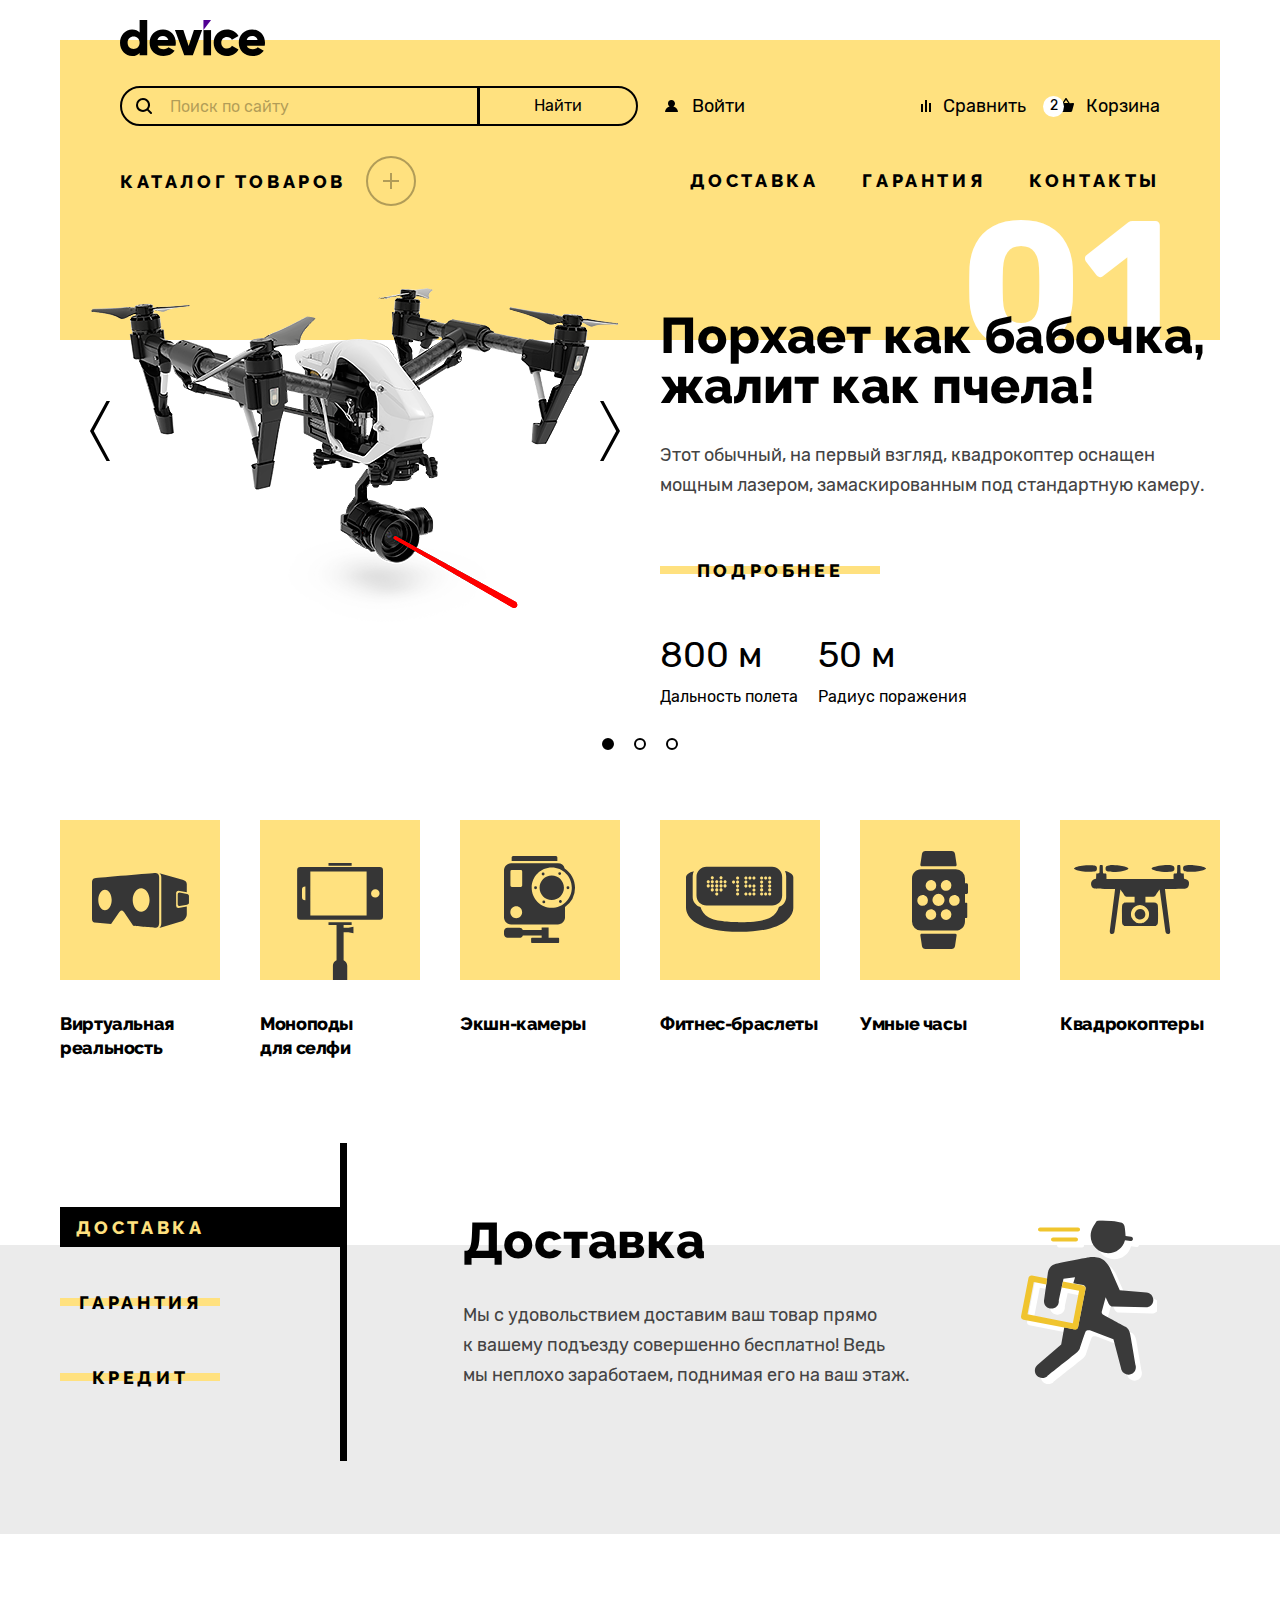
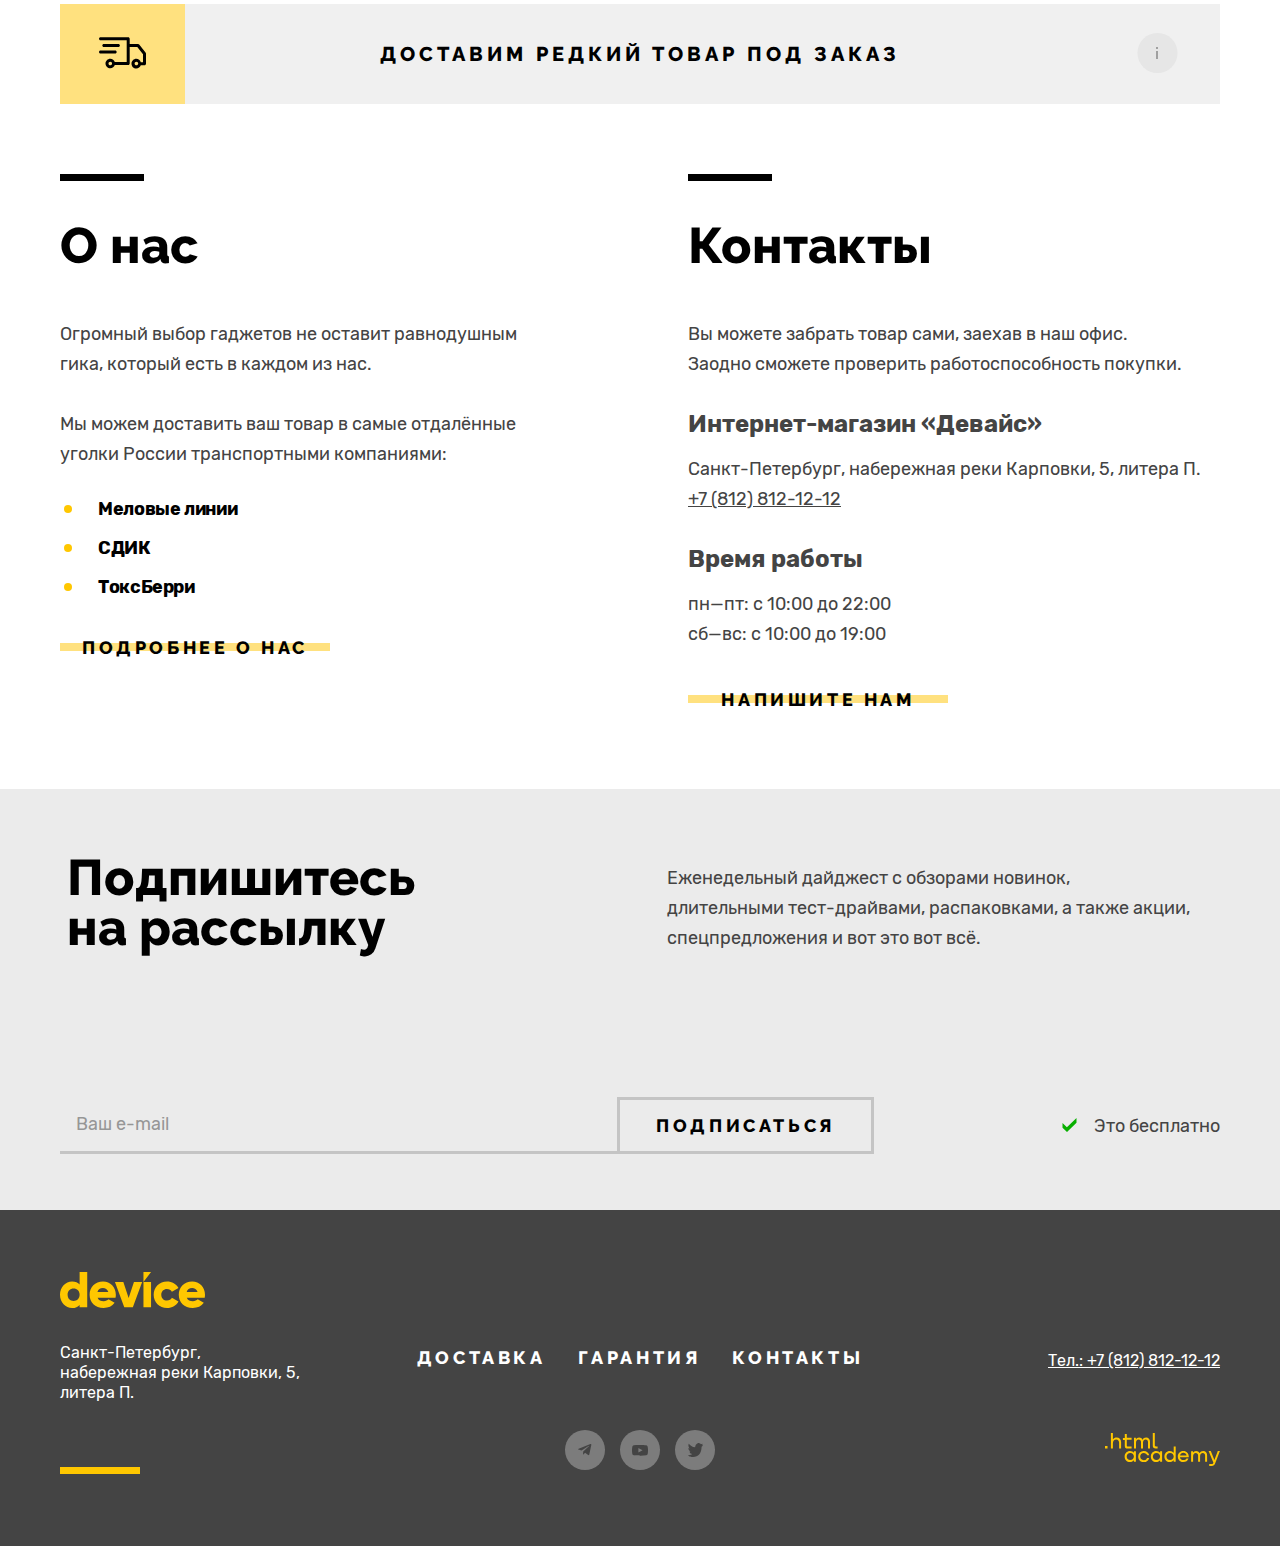
==== commit f2eafffc: "Merge pull request #1 from SalemAbsolem/master" ====
--- a/index.html
+++ b/index.html
@@ -45,52 +45,55 @@
               <a class="compare" href="#">Сравнить</a>
             </li>
             <li class="shop-user-control-item">
-              <span class="count">2</span>
-              <a class="cart" href="#">Корзина</a>
+              <a class="cart" href="#">
+                <span class="count">2</span>
+                Корзина
+              </a>
+              <!-- класс для открытия open -->
+              <div class="popover">
+                <ul class="popover-list">
+                  <li class="popover-item">
+                    <a class="popover-link" href="#">
+                      <div class="popover-item-image-wrapper">
+                        <img class="popover-item-image" src="images/product/amateur-monopod.jpg" width="39" height="43" alt="Любительская селфи-палка." aria-hidden>
+                      </div>
+                      <p class="popover-item-title">Любительская<br>селфи-палка</p>
+                    </a>
+                    <button class="delete-product" type="button">
+                      <span class="visually-hidden">
+                        Удалить товар из корзины.
+                      </span>
+                    </button>
+                  </li>
+                  <li class="popover-item">
+                    <a class="popover-link" href="#">
+                      <div class="popover-item-image-wrapper">
+                        <img class="popover-item-image" src="images/product/professional-monopod.jpg" width="39" height="43" alt="Профессиональная селфи-палка." aria-hidden>
+                      </div>
+                      <p class="popover-item-title">Профессиональная селфи-палка</p>
+                    </a>
+                    <button class="delete-product" type="button">
+                      <span class="visually-hidden">
+                        Удалить товар из корзины.
+                      </span>
+                    </button>
+                  </li>
+                </ul>
+                <div class="popover-count-price">
+                  <p>
+                    Товаров: <span class="popover-count">2</span>
+                  </p>
+                  <p>
+                    Сумма: <span class="popover-price">2000</span> ₽
+                  </p>
+                </div>
+                <a class="button open-cart-button" href="#">
+                  Открыть корзину
+                </a>
+              </div>
             </li>
           </ul>
         </nav>
-        <aside class="popover">
-          <ul class="popover-list">
-            <li class="popover-item">
-              <a class="popover-link" href="#">
-                <div class="popover-item-image-wrapper">
-                  <img class="popover-item-image" src="images/product/amateur-monopod.jpg" width="39" height="43" alt="Любительская селфи-палка." aria-hidden>
-                </div>
-                <p class="popover-item-title">Любительская<br>селфи-палка</p>
-              </a>
-              <button class="delete-product" type="button">
-                <span class="visually-hidden">
-                  Удалить товар из корзины.
-                </span>
-              </button>
-            </li>
-            <li class="popover-item">
-              <a class="popover-link" href="#">
-                <div class="popover-item-image-wrapper">
-                  <img class="popover-item-image" src="images/product/professional-monopod.jpg" width="39" height="43" alt="Профессиональная селфи-палка." aria-hidden>
-                </div>
-                <p class="popover-item-title">Профессиональная селфи-палка</p>
-              </a>
-              <button class="delete-product" type="button">
-                <span class="visually-hidden">
-                  Удалить товар из корзины.
-                </span>
-              </button>
-            </li>
-          </ul>
-          <div class="popover-count-price">
-            <p>
-              Товаров: <span class="popover-count">2</span>
-            </p>
-            <p>
-              Сумма: <span class="popover-price">2000</span> ₽
-            </p>
-          </div>
-          <a class="button open-cart-button" href="#">
-            Открыть корзину
-          </a>
-        </aside>
       </div>
       <nav class="site-navigation">
         <ul class="site-navigation-list">
@@ -151,7 +154,7 @@
           Карусель лучший товаров магазина.
         </h2>
         <div class="visible-image">
-          <button class="slider-button previous-button">
+          <button class="slider-button previous-button" type="button">
             <span class="visually-hidden">
               Предыдущий товар.
             </span>
@@ -176,7 +179,7 @@
               </div>
             </li>
           </ul>
-          <button class="slider-button next-button">
+          <button class="slider-button next-button" type="button">
             <span class="visually-hidden">Следующий товар.</span>
           </button>
         </div>
@@ -500,7 +503,7 @@
                 Форма подписки на рассылку.
               </label>
               <input class="subscribe-field" type="email" name="subscribe-email" placeholder="Ваш e-mail" id="subscribe-field" required>
-              <button class="button subscribe-button">
+              <button class="button subscribe-button" type="submit">
                 Подписаться
               </button>
             </form>
@@ -550,19 +553,19 @@
             <li class="social-item">
               <a class="social-link" href="https://t.me/htmlacademy">
                 <span class="visually-hidden">Канал в Telegram</span>
-                <img class="social-icon" src="images/social/telegram.svg" width="14" height="12" aria-hidden>
+                <img class="social-icon" src="images/social/telegram.svg" width="14" height="12" alt="Telegram." aria-hidden>
               </a>
             </li>
             <li class="social-item">
               <a class="social-link" href="https://www.youtube.com/user/htmlacademyru">
                 <span class="visually-hidden">Канал на YouTube</span>
-                <img class="social-icon" src="images/social/youtube.svg" width="16" height="11 " aria-hidden>
+                <img class="social-icon" src="images/social/youtube.svg" width="16" height="11" alt="YouTube." aria-hidden>
               </a>
             </li>
             <li class="social-item">
               <a class="social-link" href="https://twitter.com/htmlacademy_ru">
                 <span class="visually-hidden">Страничка в Twitter</span>
-                <img class="social-icon" src="images/social/twitter.svg" width="15" height="14" aria-hidden>
+                <img class="social-icon" src="images/social/twitter.svg" width="15" height="14" alt="Twitter." aria-hidden>
               </a>
             </li>
           </ul>
@@ -584,6 +587,7 @@
         </div>
       </div>
     </footer>
+    <!-- класс для открытия open-popup -->
     <section class="popup">
       <div class="popup-container">
         <h2 class="popup-title">
--- a/styles/styles.css
+++ b/styles/styles.css
@@ -83,6 +83,7 @@
   text-transform: uppercase;
   text-decoration: none;
   letter-spacing: 3.6px;
+
   cursor: pointer;
 }
 
@@ -91,6 +92,9 @@
 }
 
 .page {
+  display: flex;
+  flex-direction: column;
+  min-height: 100vh;
   margin: 0;
 
   font-weight: 400;
@@ -98,10 +102,6 @@
   line-height: 30px;
   font-family: Rubik, Arial, sans-serif;
   color: var(--color-dark-gray);
-
-  display: flex;
-  flex-direction: column;
-  min-height: 100vh;
 }
 
 /*header*/
@@ -109,17 +109,17 @@
   width: 1160px;
   margin: 0 auto;
   padding-top: 20px;
+  padding-right: 60px;
   padding-left: 60px;
-  padding-right: 60px;
 
   background: linear-gradient(transparent 40px, var(--color-yellow) 40px);
 }
 
 .logo-header {
   display: block;
+  width: fit-content;
+  height: 36px;
   margin-bottom: 30px;
-  height: 36px;
-  width: fit-content;
 }
 
 .logo {
@@ -140,19 +140,22 @@
 }
 
 .page-haeder-line {
+  position: relative;
+
   display: flex;
   align-items: center;
   margin-bottom: 30px;
+}
+
+.search-form {
   position: relative;
-}
-
-.search-form {
+
+  display: flex;
+  margin: 0;
+  margin-right: 26px;
+  padding: 0;
+
   border: none;
-  padding: 0;
-  margin: 0;
-  margin-right: 26px;
-  position: relative;
-  display: flex;
 }
 
 .search-form.disabled {
@@ -161,27 +164,31 @@
 
 .input-search-wrapper::before {
   content: url("../images/search-icon.svg");
+  position: absolute;
+  top: 12px;
+  left: 16px;
+
+  display: block;
   width: 16px;
   height: 16px;
-  display: block;
-  position: absolute;
-  left: 16px;
-  top: 12px;
+
   line-height: 16px;
 }
 
 .input-search {
+  width: 359px;
+  height: 40px;
+  padding: 10px 48px;
+  padding-right: 20px;
+
   font-size: 16px;
   line-height: 20px;
   font-family: inherit;
   color: var(--color-black);
+
   background-color: transparent;
   border: 2px solid var(--color-black);
-  padding: 10px 48px;
-  padding-right: 20px;
-  width:  359px;
   border-radius: 100px 0 0 100px;
-  height: 40px;
 }
 
 .input-search::placeholder {
@@ -204,42 +211,49 @@
 
 .input-search-wrapper.disabled::before,
 .input-search:disabled {
-  opacity: 0.3;
   cursor: not-allowed;
+  opacity: 0.3;
 }
 
 .button-search {
+  position: relative;
+
+  width: 160px;
+  height: 40px;
+  margin-left: -1px;
+  padding: 5px 20px;
+
   font-size: 16px;
   line-height: 20px;
   font-family: inherit;
   color: var(--color-black);
-  padding: 5px 20px;
+
+  background-color: transparent;
   border: 2px solid var(--color-black);
   border-radius: 0 100px 100px 0;
-  background-color: transparent;
-  height: 40px;
-  width: 160px;
-  margin-left: -1px;
   cursor: pointer;
+
   transition: background-color 0.2s ease-in-out, color 0.2s ease-in-out;
-  position: relative;
 }
 
 .button-search::before {
   content: "";
   position: absolute;
+  top: -6px;
+  right: -6px;
+  bottom: -6px;
   left: -6px;
-  right: -6px;
-  top: -6px;
-  bottom: -6px;
+
+  display: none;
+
   background-color: transparent;
   border: 2px solid var(--color-purple);
-  display: none;
 }
 
 .button-search:hover {
+  color: var(--color-white);
+
   background-color: var(--color-black);
-  color: var(--color-white);
 }
 
 .button-search:focus-visible {
@@ -252,6 +266,7 @@
 
 .button-search:active {
   color: rgba(255, 255, 255, 0.3);
+
   outline: none;
 }
 
@@ -261,15 +276,17 @@
 
 .user-navigation {
   display: flex;
+  width: 231px;
   margin-right: 26px;
-  width: 231px;
 }
 
 .login-button {
+  display: flex;
+  justify-content: center;
+
   color: var(--color-black);
   text-decoration: none;
-  display: flex;
-  justify-content: center;
+
   transition: opacity 0.2s ease-in-out;
 }
 
@@ -290,15 +307,22 @@
   margin-right: 13px;
 }
 
+.user-icon {
+  object-fit: contain;
+}
+
 .shop-user-control-list {
+  display: flex;
+  flex-wrap: wrap;
+  margin: 0;
   padding: 0;
-  margin: 0;
+
   list-style: none;
-  display: flex;
 }
 
 .shop-user-control-item {
   position: relative;
+
   transition: opacity 0.2s ease-in-out;
 }
 
@@ -306,38 +330,39 @@
   margin-right: 16px;
 }
 
-.shop-user-control-item:active {
-  opacity: 0.3;
-}
-
 .compare,
 .cart {
+  display: inline-block;
+  min-height: 30px;
+
   color: var(--color-black);
   text-decoration: none;
-  display: inline-block;
-  min-height: 30px;
-}
-
-.shop-user-control-item:hover {
+}
+
+.compare:hover,
+.cart:hover {
   opacity: 0.6;
 }
 
-.shop-user-control-item:focus-within {
+.compare:focus,
+.cart:focus {
   outline: 2px  solid var(--color-purple);
   outline-offset: 2px;
 }
 
-.compare:focus-visible,
-.cart:focus-visible {
-  outline: none;
+.compare:active,
+.cart:active {
+  opacity: 0.3;
 }
 
 .compare::before {
   content: url("../images/compare-icon.svg");
+
   display: inline-block;
-  margin-right: 12px;
   width: 10px;
   height: 12px;
+  margin-right: 12px;
+
   line-height: 12px;
 }
 
@@ -347,36 +372,50 @@
 
 .cart::before {
   content: url("../images/cart-icon.svg");
+
   display: inline-block;
-  margin-right: 12px;
   width: 16px;
   height: 14px;
+  margin-right: 8px;
+
   line-height: 14px;
 }
 
 .count {
-  display: flex;
+  position: absolute;
+  top: 4.5px;
+  right: 96px;
+
+  display: flex;
+  justify-content: center;
+  align-items: center;
   min-width: 21px;
   min-height: 21px;
+  padding: 0 5px;
+
+  font-size: 14px;
+  line-height: 14px;
+
   background-color: var(--color-white);
   border-radius: 1000px;
-  position: absolute;
-  font-size: 14px;
-  line-height: 14px;
+}
+
+.cart:hover ~ .popover,
+.cart:focus ~ .popover,
+.popover:hover,
+.popover:focus {
+  display: block;
+}
+
+.site-navigation-list {
+  display: flex;
+  flex-wrap: wrap;
   align-items: center;
-  justify-content: center;
-  right: 96px;
-  top: 4.5px;
-  padding: 0 5px;
-}
-
-.site-navigation-list {
-  display: flex;
+  min-height: 50px;
+  margin: 0;
   padding: 0;
-  margin: 0;
+
   list-style: none;
-  min-height: 50px;
-  align-items: center;
 }
 
 .site-navigation-item {
@@ -397,24 +436,28 @@
 }
 
 .site-navigation-link.checkbox {
-  display: flex;
-  align-items: center;
   position: relative;
   z-index: 30;
+
+  display: flex;
+  align-items: center;
 }
 
 .site-navigation-link.checkbox::after {
   content: "";
+
+  display: inline-block;
   width: 50px;
   height: 50px;
-  display: inline-block;
+  margin-left: 20px;
+
   background-image: url("../images/plus-icon.svg");
   background-repeat: no-repeat;
   background-position: center;
   border: 2px solid var(--color-black);
-  opacity: 0.3;
   border-radius: 50%;
-  margin-left: 20px;
+  opacity: 0.3;
+
   transition: opacity 0.2s ease-in-out;
 }
 
@@ -422,36 +465,34 @@
   opacity: 1;
 }
 
-.site-navigation-item:first-child:focus-within {
+.sub-menu-checkbox:focus + .site-navigation-link {
   outline: 2px  solid var(--color-purple);
   outline-offset: 2px;
 }
 
-/*.site-navigation-item.active::after {
-  /* text-decoration: solid;
-  text-decoration-line: underline;
-  text-decoration-thickness: 2px;
-  text-underline-offset: 6px;
+.site-navigation-link.active::after {
   content: "";
+  position: absolute;
+  bottom: -1px;
+  left: 0;
+
+  display: block;
   width: 100%;
-  display: block;
-  position: absolute;
-  bottom: -10px;
-  left: 0;
   height: 2px;
+
   background-color: var(--color-black);
-}*/
-
-.site-navigation-item:not(:first-child):hover{
+}
+
+.site-navigation-item:not(:first-child):hover {
   opacity: 0.6;
 }
 
-.site-navigation-item:not(:first-child):focus-within{
+.site-navigation-item:not(:first-child):focus-within {
   outline: 2px  solid var(--color-purple);
   outline-offset: 2px;
 }
 
-.site-navigation-item:not(:first-child):active{
+.site-navigation-item:not(:first-child):active {
   opacity: 0.3;
 }
 
@@ -460,17 +501,20 @@
 }
 
 .menu-category-list {
+  position: absolute;
+  top: 31px;
+  left: -60px;
+  z-index: 20;
+
   display: none;
-  position: absolute;
-  padding: 33px 60px 27px 60px;
   width: 1160px;
   min-height: 180px;
+  margin: 0;
+  padding: 33px 60px 27px 60px;
+
+  list-style: none;
+
   background-color: var(--color-yellow);
-  left: -60px;
-  top: 31px;
-  margin: 0;
-  list-style: none;
-  z-index: 20;
 }
 
 .sub-menu-checkbox:checked + .site-navigation-link.checkbox::after {
@@ -486,10 +530,11 @@
 }
 
 .submenu-list {
+  min-width: 153px;
   margin: 0;
   padding: 0;
+
   list-style: none;
-  min-width: 153px;
 }
 
 .submenu-item:not(:last-child) {
@@ -497,31 +542,42 @@
 }
 
 .submenu-link {
+  position: relative;
+
+  display: inline-block;
+  min-height: 23px;
+
+  font-size: 16px;
+  line-height: 18px;
   font-family: inherit;
   color: var(--color-black);
-  font-size: 16px;
-  line-height: 18px;
   text-decoration: none;
-  min-height: 20px;
+
   transition: opacity 0.2s ease-in-out;
 }
 
-/* .submenu-link.active {
-  text-decoration: solid;
-  text-decoration-line: underline;
-  text-decoration-thickness: 1px;
-  text-underline-offset: 6px;
-} */
-
-.submenu-link:hover{
+.submenu-link.active::after {
+  content: "";
+  position: absolute;
+  bottom: 1px;
+  left: 0;
+
+  display: block;
+  width: 100%;
+  height: 1px;
+
+  background-color: var(--color-black);
+}
+
+.submenu-link:hover {
   opacity: 0.6;
 }
 
-.submenu-link:active{
-  opacity: 0.3;
-}
-
-.submenu-link:focus{
+.submenu-link:active {
+  opacity: 0.3;
+}
+
+.submenu-link:focus {
   outline: 2px  solid var(--color-purple);
   outline-offset: 2px;
 }
@@ -534,28 +590,34 @@
 /*slider*/
 
 .hero-slider {
+  position: relative;
+
+  display: grid;
   width: 1160px;
   min-height: 544px;
   margin: 0 auto;
+  margin-bottom: 70px;
+
+  column-gap: 40px;
 
   background: linear-gradient(var(--color-yellow) 134px, transparent 134px);
-  display: grid;
+
   grid-template-columns: 560px 1fr;
-  column-gap: 40px;
-  position: relative;
-  margin-bottom: 70px;
 }
 
 .slider-button {
   position: absolute;
   top: 211px;
+  z-index: 10;
+
   width: 20px;
   height: 60px;
-  border: none;
+
   background-color: transparent;
   background-image: url("../images/slider/arrow-slider.svg");
+  border: none;
   cursor: pointer;
-  z-index: 10;
+
   transition: opacity 0.2s ease-in-out;
 }
 
@@ -564,8 +626,9 @@
 }
 
 .next-button {
+  right: 0;
+
   transform: rotate(180deg);
-  right: 0;
 }
 
 .slider-button:hover {
@@ -582,27 +645,38 @@
 }
 
 .visible-image {
+  position: relative;
+
   width: 560px;
   height: 560px;
   margin-top: -16px;
-  position: relative;
 }
 
 .slider-image-list {
   display: flex;
+  height: 560px;
   margin: 0;
   padding: 0;
+
   list-style: none;
-  height: 560px;
 }
 
 .slider-image-item {
   position: relative;
+
   display: none;
 }
 
 .slider-image-item.active {
   display: block;
+}
+
+.slider-image-container {
+  display: flex;
+}
+
+.slider-image {
+  object-fit: contain;
 }
 
 .visible-text {
@@ -611,16 +685,18 @@
 }
 
 .slider-text-list {
+  display: flex;
+  margin: 0;
   padding: 0;
-  margin: 0;
+
   list-style: none;
-  display: flex;
 }
 
 .slider-text-item {
+  position: relative;
+
+  display: none;
   width: 560px;
-  position: relative;
-  display: none;
 }
 
 .slider-text-item.active {
@@ -633,19 +709,22 @@
 
 .slider-text-item::before {
   content: "";
+  position: absolute;
+  top: 13px;
+  right: 49px;
+
   width: 250px;
   height: 135px;
-  position: absolute;
-  right: 49px;
-  top: 13px;
-  background-repeat: no-repeat;
-  background-position: right;
-  color: var(--color-white);
-  font-family: Rubik, Arial, sans-serif;
+
   font-weight: 700;
   font-size: 180px;
   line-height: 135px;
+  font-family: Rubik, Arial, sans-serif;
   text-align: right;
+  color: var(--color-white);
+
+  background-repeat: no-repeat;
+  background-position: right;
 }
 
 .slider-text-item:nth-child(1):before {
@@ -662,15 +741,17 @@
 
 
 .slide-title {
+  position: relative;
+
+  width: 545px;
+  margin-top: 105px;
+  margin-right: 15px;
+  margin-bottom: 29px;
+
   font-size: 50px;
   line-height: 50px;
   font-family: Raleway, Arial, sans-serif;
   color: var(--color-black);
-  margin-top: 105px;
-  margin-bottom: 29px;
-  margin-right: 15px;
-  width: 545px;
-  position: relative;
 }
 
 .slider-description {
@@ -679,23 +760,28 @@
 }
 
 .product-link {
-  margin-bottom: 50px;
+  position: relative;
+
   display: inline-flex;
+  justify-content: center;
+  align-items: center;
   width: 220px;
   height: 40px;
+  margin-bottom: 50px;
+
   text-align: center;
-  justify-content: center;
-  align-items: center;
-  position: relative;
 }
 
 .product-link::before {
   content: "";
+  position: absolute;
+  z-index: -1;
+
   width: 100%;
   height: 8px;
+
   background-color: var(--color-yellow);
-  position: absolute;
-  z-index: -1;
+
   transition: height 0.2s ease-in-out, background-color 0.2s ease-in-out;
 }
 
@@ -709,6 +795,7 @@
 
 .product-link:active::before {
   height: 100%;
+
   background-color: var(--color-yellow-hover);
 }
 
@@ -733,28 +820,32 @@
 
 .feature-value {
   margin: 0;
+  margin-bottom: 12px;
+
   font-size: 36px;
-  margin-bottom: 12px;
   color: var(--color-black);
 }
 
 .control-slider-button-list {
+  z-index: 10;
+
+  display: flex;
+  flex-wrap: wrap;
+  justify-content: center;
+  margin: 0;
+  margin-top: -12px;
+  margin-bottom: -10px;
+  padding: 0;
+
+  list-style: none;
+
   grid-column: 1 / -1;
-  margin: 0;
-  padding: 0;
-  list-style: none;
-  display: flex;
-  margin-top: -12px;
-  justify-content: center;
-  flex-wrap: wrap;
-  margin-bottom: -10px;
-  z-index: 10;
 }
 
 .control-slider-button-item {
+  display: flex;
   width: 12px;
   height: 12px;
-  display: flex;
   margin-bottom: 10px;
 }
 
@@ -765,14 +856,16 @@
 .toggle-button {
   width: 12px;
   height: 12px;
+  margin: 0;
   padding: 0;
-  margin: 0;
+
   background-color: transparent;
+  border: 2px solid var(--color-black);
   border-radius: 50%;
-  border: 2px solid var(--color-black);
   cursor: pointer;
+
   transition: opacity 0.2s ease-in-out;
- }
+}
 
 .active .toggle-button {
   background-color: var(--color-black);
@@ -804,40 +897,51 @@
 
 .category-list {
   display: grid;
+  margin: 0;
+  padding: 0;
+
+  list-style: none;
+
+  gap: 40px;
   grid-template-columns: repeat(6, 160px);
-  gap: 40px;
-  padding: 0;
-  margin: 0;
-  list-style: none;
 }
 
 .category-item {
   width: 160px;
   min-height: 253px;
+
   transition: opacity 0.2s ease-in-out;
 }
 
 .category-link {
+  display: flex;
+  flex-direction: column-reverse;
+
   font-size: 18px;
   line-height: 24px;
   font-family: Raleway, Arial, sans-serif;
   color: var(--color-black);
   text-decoration: none;
   letter-spacing: -0.36px;
-  display: flex;
-  flex-direction: column-reverse;
 }
 
 .category-icon-container {
   display: flex;
   margin-bottom: 32px;
+
   background-color: var(--color-yellow);
+
   transition: background-color 0.2s ease-in-out;
 }
 
+.category-icon {
+  object-fit: contain;
+}
+
 .category-title {
+  margin: 0;
+
   font-size: inherit;
-  margin: 0;
 }
 
 .category-item:hover .category-icon-container {
@@ -870,14 +974,16 @@
 }
 
 .tab-list {
+  width: 287px;
+  height: fit-content;
   margin: 0;
   padding: 0;
-  list-style: none;
-  width: 287px;
-  border-right: 7px solid var(--color-black);
   padding-top: 64px;
   padding-bottom: 64px;
-  height: fit-content;
+
+  list-style: none;
+
+  border-right: 7px solid var(--color-black);
 }
 
 .tab-item:not(:last-child) {
@@ -885,29 +991,36 @@
 }
 
 .tab-title {
-  width: 160px;
-  background-color: transparent;
-  text-align: center;
-  height: 40px;
-  border: none;
-  padding: 0 10px;
   position: relative;
+  z-index: 1;
+
   display: flex;
   justify-content: center;
   align-items: center;
-  z-index: 1;
+  width: 160px;
+  height: 40px;
+  padding: 0 10px;
+
+  text-align: center;
+
+  background-color: transparent;
+  border: none;
+
   transition: transform 0.2s ease-in-out;
 }
 
 .tab-title::after {
   content: "";
+  position: absolute;
+  top: 50%;
+  z-index: -1;
+
   width: 100%;
   height: 8px;
+
   background-color: var(--color-yellow);
-  position: absolute;
-  z-index: -1;
-  top: 50%;
   transform: translateY(-50%);
+
   transition: height 0.2s ease-in-out, background-color 0.2s ease-in-out;
 }
 
@@ -933,6 +1046,7 @@
 
 .tab-title:active::after {
   height: 100%;
+
   background-color: var(--color-yellow-hover);
 }
 
@@ -951,24 +1065,26 @@
 }
 
 .property-list {
+  display: flex;
+  align-items: center;
+  width: 873px;
+  min-height: 319px;
   margin: 0;
   padding: 0;
   padding-left: 116px;
+
   list-style: none;
-  width: 873px;
-  min-height: 319px;
-  display: flex;
-  align-items: center;
 }
 
 .property-item {
+  display: none;
+  flex-direction: column;
+  justify-content: center;
+  width: 757px;
   min-height: 200px;
-  width: 757px;
+
   background-repeat: no-repeat;
   background-position: 558px;
-  flex-direction: column;
-  justify-content: center;
-  display: none;
 }
 
 .property-item:nth-child(1) {
@@ -988,12 +1104,13 @@
 }
 
 .property-title {
+  margin: 0;
+  margin-bottom: 34px;
+
   font-size: 50px;
   line-height: 50px;
   font-family: Raleway, Arial, sans-serif;
   color: var(--color-black);
-  margin: 0;
-  margin-bottom: 34px;
 }
 
 .property-description {
@@ -1007,45 +1124,54 @@
   width: 1160px;
   min-height: 100px;
   margin: 0 auto;
+  margin-bottom: 70px;
   padding-top: 70px;
-  margin-bottom: 70px;
 }
 
 .delivery-on-order-button {
+  position: relative;
+
   width: 100%;
   min-height: 100px;
   padding: 38px 125px;
+
+  background-color: var(--color-light);
   border: none;
-  background-color: var(--color-light);
-  position: relative;
+
   transition: opacity 0.2s ease-in-out;
 }
 
 .delivery-on-order-button::before {
   content: url("../images/delivery-on-order-icon.svg");
+  position: absolute;
+  top: 0;
+  left: 0;
+
+  display: flex;
+  justify-content: center;
+  align-items: center;
   width: 125px;
   height: 100%;
+
   background-color: var(--color-yellow);
-  display: flex;
-  align-items: center;
-  justify-content: center;
-  position: absolute;
-  left: 0;
-  top: 0;
+
   transition: background-color 0.2s ease-in-out;
 }
 
 .delivery-on-order-button::after {
   content: url("../images/info-icon.svg");
+  position: absolute;
+  top: 0;
+  right: 0;
+
+  display: flex;
+  justify-content: center;
+  align-items: center;
   width: 125px;
   height: 100%;
+
   background-color: transparent;
-  display: flex;
-  align-items: center;
-  justify-content: center;
-  position: absolute;
-  right: 0;
-  top: 0;
+
   transition: content 0.2s ease-in-out;
 }
 
@@ -1079,11 +1205,13 @@
 
 .about::before {
   content: "";
+
+  display: block;
   width: 84px;
   height: 7px;
-  display: block;
+  margin-bottom: 40px;
+
   background-color: var(--color-black);
-  margin-bottom: 40px;
 }
 
 .about-contact-wrapper {
@@ -1094,68 +1222,78 @@
 }
 
 .about-title {
+  margin-top: 0;
+  margin-bottom: 48px;
+
   font-size: 50px;
   line-height: 50px;
   font-family: Raleway, Arial, sans-serif;
   color: var(--color-black);
-  margin-top: 0;
-  margin-bottom: 48px;
 }
 
 .about-description {
+  width: 500px;
   margin-top: 0;
   margin-bottom: 30px;
-  width: 500px;
 }
 
 .delivery-company-list {
+  margin: 0;
+  margin-bottom: 30px;
+  padding: 0;
+  padding-left: 4px;
+
+  list-style: none;
   font-weight: 700;
   line-height: 20px;
   letter-spacing: -0.36px;
-  margin: 0;
-  padding: 0;
-  list-style: none;
-  margin-bottom: 30px;
-  padding-left: 4px;
 }
 
 .delivery-company-item {
+  display: flex;
+  align-items: center;
   margin-bottom: 19px;
-  display: flex;
-  align-items: center;
+
   color: var(--color-black);
 }
 
 .delivery-company-item::before {
   content: "";
+
+  display: inline-block;
   width: 8px;
   height: 8px;
-  display: inline-block;
+  margin-right: 26px;
+
   background-color: var(--color-yellow-hover);
   border-radius: 50%;
-  margin-right: 26px;
 }
 
 .about-button {
-  min-width: 270px;
-  display: inline-flex;
-  text-align: center;
-  align-items: center;
-  justify-content: center;
-  min-height: 40px;
   position: relative;
   z-index: 1;
+
+  display: inline-flex;
+  justify-content: center;
+  align-items: center;
+  min-width: 270px;
+  min-height: 40px;
+
+  text-align: center;
 }
 
 .about-button::after {
   content: "";
+  position: absolute;
+  top: 50%;
+  z-index: -1;
+
   width: 100%;
   height: 8px;
+
   background-color: var(--color-yellow);
-  position: absolute;
-  z-index: -1;
-  top: 50%;
   transform: translateY(-50%);
+
   transition: height 0.2s ease-in-out, background-color 0.2s ease-in-out;
 }
 
@@ -1169,6 +1307,7 @@
 
 .about-button:active::after {
   height: 100%;
+
   background-color: var(--color-yellow-hover);
 }
 
@@ -1176,20 +1315,23 @@
 /*contacts*/
 .contacts::before {
   content: "";
+
+  display: block;
   width: 84px;
   height: 7px;
-  display: block;
+  margin-bottom: 40px;
+
   background-color: var(--color-black);
-  margin-bottom: 40px;
 }
 
 .contacts-title {
+  margin-top: 0;
+  margin-bottom: 48px;
+
   font-size: 50px;
   line-height: 50px;
   font-family: Raleway, Arial, sans-serif;
   color: var(--color-black);
-  margin-top: 0;
-  margin-bottom: 48px;
 }
 
 .contacts-description {
@@ -1203,9 +1345,10 @@
 
 .address-title,
 .working-hours-title {
-  font-size: 24px;
   margin-top: 0;
   margin-bottom: 15px;
+
+  font-size: 24px;
 }
 
 .contacts-address {
@@ -1244,29 +1387,35 @@
 .working-hours-list {
   margin: 0;
   padding: 0;
+
   list-style: none;
 }
 
 .contacts-button {
-  min-width: 260px;
-  display: inline-flex;
-  text-align: center;
-  align-items: center;
-  justify-content: center;
-  min-height: 40px;
   position: relative;
   z-index: 1;
+
+  display: inline-flex;
+  justify-content: center;
+  align-items: center;
+  min-width: 260px;
+  min-height: 40px;
+
+  text-align: center;
 }
 
 .contacts-button::after {
   content: "";
+  position: absolute;
+  top: 50%;
+  z-index: -1;
+
   width: 100%;
   height: 8px;
+
   background-color: var(--color-yellow);
-  position: absolute;
-  z-index: -1;
-  top: 50%;
   transform: translateY(-50%);
+
   transition: height 0.2s ease-in-out, background-color 0.2s ease-in-out;
 }
 
@@ -1280,6 +1429,7 @@
 
 .contacts-button:active::after {
   height: 100%;
+
   background-color: var(--color-yellow-hover);
 }
 
@@ -1303,14 +1453,15 @@
 }
 
 .subscribe-title {
+  min-width: 350px;
+  max-width: 500px;
+  margin: 0;
+  margin-right: auto;
+
   font-size: 50px;
   line-height: 50px;
   font-family: Raleway, Arial, sans-serif;
   color: var(--color-black);
-  margin: 0;
-  min-width: 350px;
-  margin-right: auto;
-  max-width: 500px;
 }
 
 .subscribe-descrition {
@@ -1326,17 +1477,20 @@
 
 .subscribe-form {
   display: flex;
+  margin-right: 20px;
 }
 
 .subscribe-field {
+  width: 557px;
+  height: 57px;
+  padding: 13px 16px 14px;
+
   font-size: 18px;
   line-height: 30px;
   font-family: inherit;
   color: inherit;
-  width: 557px;
-  height: 57px;
+
   background-color: transparent;
-  padding: 13px 16px 14px;
   border: none;
   border-bottom: 3px solid #c4c4c4;
 }
@@ -1350,20 +1504,69 @@
   opacity: 0.5;
 }
 
+.subscribe-field:focus {
+  background-color: var(--color-gray);
+  outline: none;
+}
+
+.subscribe-field.error {
+  border-color: var(--color-error);
+}
+
+.subscribe-field:disabled {
+  outline: none;
+  cursor: not-allowed;
+  opacity: 0.3;
+}
+
 .subscribe-button {
+  min-width: 257px;
   height: 57px;
-  min-width: 257px;
+
   background-color: transparent;
   border: 3px solid #c4c4c4;
+
+  transition: background-color 0.2s ease-in-out, color 0.2s ease-in-out, border-color 0.2s ease-in-out;
+}
+
+.subscribe-button:hover {
+  color: var(--color-white);
+
+  background-color: var(--color-black);
+  border-color: var(--color-black);
+}
+
+.subscribe-button:focus {
+  outline: 2px  solid var(--color-purple);
+  outline-offset: 2px;
+}
+
+.subscribe-button:active {
+  color: rgba(255, 255, 255, 0.3);
+
+  background-color: var(--color-black);
+  border-color: var(--color-black);
+}
+
+.subscribe-button:disabled {
+  color: var(--color-black);
+
+  background-color: transparent;
+  border-color: #c4c4c4;
+  outline: none;
+  cursor: not-allowed;
+  opacity: 0.3;
 }
 
 .subscribe-motivation::before {
   content: url("../images/motivation-icon.svg");
+
+  display: inline-block;
   width: 16px;
   height: 16px;
-  display: inline-block;
   margin: auto 0;
   margin-right: 12px;
+
   line-height: 16px;
 }
 
@@ -1375,10 +1578,10 @@
 }
 
 .page-footer-wrapper {
+  display: flex;
+  justify-content: space-between;
   width: 1160px;
   margin: 0 auto;
-  display: flex;
-  justify-content: space-between;
 }
 
 .footer-left-column {
@@ -1387,24 +1590,26 @@
 
 .footer-left-column::after {
   content: "";
+
+  display: block;
   width: 80px;
   height: 7px;
-  display: block;
+
   background-color: var(--color-yellow-hover);
 }
 
 .logo-footer {
   display: flex;
+  width: fit-content;
   margin-bottom: 35px;
-  width: fit-content;
-
 }
 
 .footer-address {
+  width: 240px;
+  margin-bottom: 64px;
+
   font-style: normal;
   color: var(--color-white);
-  width: 240px;
-  margin-bottom: 64px;
 }
 
 .footer-address .shop-location {
@@ -1417,11 +1622,13 @@
 }
 
 .footer-navigation-list {
-  margin: 0;
+  display: flex;
+  flex-wrap: wrap;
+  margin: 0;
+  margin-bottom: 45px;
   padding: 0;
+
   list-style: none;
-  display: flex;
-  margin-bottom: 45px;
 }
 
 .footer-navigation-item {
@@ -1435,13 +1642,15 @@
 .footer-navigation-link {
   line-height: normal;
   color: var(--color-white);
+
   transition: color 0.2s ease-in-out;
 }
 
 .footer-navigation-link:hover {
+  color: var(--color-yellow-hover);
   text-decoration: underline 2px solid var(--color-yellow-hover);
+
   text-underline-offset: 8px;
-  color: var(--color-yellow-hover);
 }
 
 .footer-navigation-link:focus {
@@ -1454,11 +1663,13 @@
 }
 
 .social-list {
+  display: flex;
+  flex-wrap: wrap;
+  justify-content: center;
   margin: 0;
   padding: 0;
+
   list-style: none;
-  display: flex;
-  justify-content: center;
 }
 
 .social-item {
@@ -1473,17 +1684,21 @@
 
 .social-link {
   display: flex;
+  justify-content: center;
+  align-items: center;
+  width: 100%;
   height: 100%;
-  width: 100%;
-  align-items: center;
-  justify-content: center;
+
+  background-color: rgba(255, 255, 255, 0.3);
   border-radius: 50%;
-  background-color: rgba(255, 255, 255, 0.3);
+
   transition: background-color 0.2s ease-in-out;
 }
 
 .social-icon {
   transition: opacity 0.2s ease-in-out;
+
+  object-fit: contain;
 }
 
 .social-link:hover {
@@ -1504,23 +1719,24 @@
 }
 
 .footer-right-column {
-  padding-top: 73px;
   display: flex;
   flex-direction: column;
   align-items: end;
   min-width: 250px;
+  padding-top: 73px;
 }
 
 .footer-right-column .footer-address {
+  width: fit-content;
   margin-bottom: 58px;
-  width: fit-content;
 }
 
 .footer-phone {
   font-size: 16px;
   line-height: 20px;
+  text-align: right;
   color: var(--color-white);
-  text-align: right;
+
   transition: color 0.2s ease-in-out, opacity 0.2s ease-in-out;
 }
 
@@ -1543,6 +1759,7 @@
 
 .logo-academy {
   display: flex;
+
   transition: opacity 0.2s ease-in-out;
 }
 
@@ -1566,37 +1783,42 @@
 /*catalog header*/
 .logout {
   margin-left: 28px;
+
   opacity: 0.3;
 }
 
 /*catalog inner main header*/
 .main-header {
-  background-image: linear-gradient(var(--color-yellow) 20px, transparent 20px);
   width: 1160px;
   margin: 0 auto;
   padding: 55px 60px 18px 60px;
+
+  background-image: linear-gradient(var(--color-yellow) 20px, transparent 20px);
 }
 
 .main-header-title {
+  margin-top: 0;
+  margin-bottom: 16px;
+
   font-size: 50px;
   line-height: 50px;
   font-family: Raleway, Arial, sans-serif;
   color: var(--color-black);
-  margin-top: 0;
+}
+
+.breadcrumbs-list {
+  display: flex;
+  flex-wrap: wrap;
+  margin: 0;
+  padding: 0;
+
+  list-style: none;
+}
+
+.breadcrumbs-item {
+  display: flex;
+  align-items: center;
   margin-bottom: 16px;
-}
-
-.breadcrumbs-list {
-  margin: 0;
-  padding: 0;
-  list-style: none;
-  display: flex;
-}
-
-.breadcrumbs-item {
-  margin-bottom: 16px;
-  display: flex;
-  align-items: center;
 }
 
 .breadcrumbs-item:not(:last-child) {
@@ -1605,10 +1827,12 @@
 
 .breadcrumbs-item:not(:first-child)::before {
   content: url("../images/breadcrumbs-icon.svg");
+
+  display: block;
   width: 4px;
   height: 7px;
-  display: block;
   margin-right: 16px;
+
   line-height: 7px;
 }
 
@@ -1617,6 +1841,7 @@
   line-height: 20px;
   color: var(--color-black);
   text-decoration: none;
+
   transition: opacity 0.2s ease-in-out;
 }
 
@@ -1636,73 +1861,88 @@
 /*filter*/
 .filter-sorting-catalog-wrapper {
   display: flex;
+
   background-color: var(--color-light);
 }
 
 .filter {
+  width: 320px;
   margin-left: auto;
-  width: 320px;
   padding: 25px 40px 25px 60px;
 }
 
 .filter-group {
+  margin: 0;
+  margin-bottom: 35px;
   padding: 0;
-  margin: 0;
+
   border: none;
-  margin-bottom: 35px;
 }
 
 .filter-title {
+  margin-top: 0;
+  margin-bottom: 60px;
+
   font-size: 16px;
   line-height: normal;
   font-family: Raleway, Arial, sans-serif;
   color: var(--color-black);
   text-transform: uppercase;
   letter-spacing: 3.2px;
+}
+
+.filter-group-title {
+  min-width: 200px;
   margin-top: 0;
-  margin-bottom: 60px;
-}
-
-.filter-group-title {
+  margin-bottom: 20px;
+  padding-top: 12px;
+
   font-size: 18px;
   line-height: 20px;
+  color: var(--color-black);
   letter-spacing: -0.36px;
+
   border-top: 2px solid var(--color-black);
-  margin-top: 0;
-  padding-top: 12px;
-  margin-bottom: 20px;
-  min-width: 200px;
-  color: var(--color-black);
 }
 
 .range-scale {
   position: relative;
+  top: 6px;
+
   width: 200px;
+  height: 2px;
+
   background-color: var(--color-gray);
+}
+
+.range-bar {
+  position: absolute;
+
   height: 2px;
-  top: 6px;
-}
-
-.range-bar {
+
   background-color: var(--color-black);
-  height: 2px;
+}
+
+.range-toggle-wrapper {
   position: absolute;
-}
-
-.range-toggle-wrapper {
-  background-color: var(--color-light);
+
   width: 18px;
   height: 18px;
-  position: absolute;
+
+  background-color: var(--color-light);
 }
 
 .range-toggle {
+  display: block;
   width: 18px;
   height: 18px;
+  margin: 0;
+  padding: 0;
+
   background-color: var(--color-light-gray);
   border: 2px solid var(--color-black);
   border-radius: 50%;
-  display: block;
+  cursor: pointer;
 
   transition: opacity 0.2s ease-in-out, background-color 0.2s ease-in-out;
 }
@@ -1731,34 +1971,39 @@
 }
 
 .range-toggle:active {
+  background-color: var(--color-black);
   opacity: 1;
-  background-color: var(--color-black);
 }
 
 .range-input-list {
-  margin: 0;
-  padding: 0;
-  list-style: none;
-  display: flex;
   position: relative;
   top: 6px;
+
+  display: flex;
+  margin: 0;
+  padding: 0;
   padding-bottom: 38px;
+
+  list-style: none;
 }
 
 .range-input-item {
-  display: flex;
   position: absolute;
+  top: 11px;
+
+  display: flex;
   height: 18px;
-  top: 11px;
 }
 
 .range-input-item:first-child {
   left: 0;
+
   transform: translateX(-50%);
 }
 
 .range-input-item:last-child {
   right: 0;
+
   transform: translateX(50%);
 }
 
@@ -1775,9 +2020,11 @@
 }
 
 .range-input {
+  padding: 0;
+
+  background-color: transparent;
   border: none;
-  background-color: transparent;
-  padding: 0;
+
   -moz-appearance: textfield;
 }
 
@@ -1809,13 +2056,15 @@
 .filter-color-list {
   margin: 0;
   padding: 0;
+
   list-style: none;
 }
 
 .filter-color-item,
 .filter-bluetooth-item {
+  height: 20px;
+
   line-height: 20px;
-  height: 20px;
 }
 
 .filter-color-item:not(:last-child) {
@@ -1825,6 +2074,7 @@
 .filter-bluetooth-list {
   margin: 0;
   padding: 0;
+
   list-style: none;
 }
 
@@ -1837,19 +2087,24 @@
   font-size: 16px;
   line-height: 20px;
   color: var(--color-black);
+
+  cursor: pointer;
 }
 
 .color-text {
   display: flex;
+
   transition: opacity 0.2s ease-in-out;
 }
 
 .color-text::before {
   content: "";
+
+  display: block;
   width: 20px;
   height: 20px;
-  display: block;
   margin-right: 16px;
+
   transition: opacity 0.2s ease-in-out;
 }
 
@@ -1883,15 +2138,18 @@
 
 .bluetooth-text {
   display: flex;
+
   transition: opacity 0.2s ease-in-out;
 }
 
 .bluetooth-text::before {
   content: "";
+
+  display: block;
   width: 20px;
   height: 20px;
-  display: block;
   margin-right: 16px;
+
   transition: opacity 0.2s ease-in-out;
 }
 
@@ -1924,27 +2182,33 @@
 }
 
 .filter-button {
+  position: relative;
+  z-index: 1;
+
+  display: inline-flex;
+  justify-content: center;
+  align-items: center;
   min-width: 220px;
   min-height: 40px;
+
+  text-align: center;
+
+  background-color: transparent;
   border: none;
-  background-color: transparent;
-  display: inline-flex;
-  text-align: center;
-  align-items: center;
-  justify-content: center;
-  position: relative;
-  z-index: 1;
 }
 
 .filter-button::after {
   content: "";
+  position: absolute;
+  top: 50%;
+  z-index: -1;
+
   width: 100%;
   height: 8px;
+
   background-color: var(--color-yellow);
-  position: absolute;
-  z-index: -1;
-  top: 50%;
   transform: translateY(-50%);
+
   transition: height 0.2s ease-in-out;
 }
 
@@ -1958,6 +2222,7 @@
 
 .filter-button:active::after {
   height: 100%;
+
   background-color: var(--color-yellow-hover);
 }
 
@@ -1968,39 +2233,44 @@
 
 .sorting {
   display: flex;
+  align-items: center;
   min-height: 70px;
   padding: 20px 40px;
-  align-items: center;
 }
 
 .sorting-title {
+  margin: auto 0;
+  margin-right: auto;
+
   font-size: 16px;
   line-height: normal;
   font-family: Raleway, Arial, sans-serif;
   color: var(--color-black);
   text-transform: uppercase;
   letter-spacing: 3.2px;
+}
+
+.select-sorting {
+  width: 141px;
+  min-height: 30px;
   margin: auto 0;
-  margin-right: auto;
-}
-
-.select-sorting {
+  padding: 0;
+  padding-right: 30px;
+
   font-size: inherit;
   line-height: inherit;
   font-family: inherit;
   color: var(--color-black);
+
   background-color: transparent;
-  border: none;
-  padding: 0;
-  padding-right: 30px;
-  margin: auto 0;
-  min-height: 30px;
-  width: 141px;
-  appearance: none;
   background-image: url("../images/arrow-select.svg");
   background-repeat: no-repeat;
   background-position: right;
+  border: none;
+
   transition: opacity 0.2s ease-in-out;
+
+  appearance: none;
 }
 
 .select-sorting:hover {
@@ -2019,9 +2289,10 @@
 .sorting-button-list {
   display: flex;
   margin: 0;
+  margin-left: auto;
   padding: 0;
+
   list-style: none;
-  margin-left: auto;
 }
 
 .sorting-button-item {
@@ -2030,18 +2301,21 @@
 }
 
 .sorting-button {
+  display: block;
   width: 100%;
   height: 100%;
   padding: 0;
-  border: none;
+
+  line-height: 30px;
+
   background-color: transparent;
-  cursor: pointer;
-  line-height: 30px;
   background-image: url("../images/arrow-up.svg");
   background-repeat: no-repeat;
-  display: block;
   background-position: center;
+  border: none;
+  cursor: pointer;
   opacity: 0.2;
+
   transition: opacity 0.2s ease-in-out;
 }
 
@@ -2069,9 +2343,11 @@
 /*catalog product*/
 .catalog {
   display: grid;
+  padding: 70px 40px 78px;
+
+  background-color: var(--color-white);
+
   grid-template-rows: 1fr minmax(71px, auto);
-  background-color: var(--color-white);
-  padding: 70px 40px 78px;
 }
 
 .catalog-result {
@@ -2079,13 +2355,15 @@
 }
 
 .catalog-result-list {
-  margin: 0;
+  display: grid;
+  margin: 0;
+  margin-bottom: 44px;
   padding: 0;
+
   list-style: none;
-  display: grid;
+
+  gap: 44px 40px;
   grid-template-columns: repeat(2, 1fr);
-  gap: 44px 40px;
-  margin-bottom: 44px;
 }
 
 .product-card {
@@ -2093,99 +2371,125 @@
 }
 
 .product-card-link {
+  position: relative;
+
+  display: grid;
+  width: 360px;
+
   font-size: 18px;
   line-height: 20px;
   color: var(--color-black);
   text-decoration: none;
   letter-spacing: -0.36px;
-  display: grid;
+
+  gap: 32px 5px;
   grid-template-columns: 1fr 100px;
-  gap: 32px 5px;
-  width: 360px;
-  position: relative;
 }
 
 .product-image-container {
+  display: flex;
   order: -1;
-  grid-column: 1 / -1;
-  display: flex;
   width: 360px;
   height: 380px;
+
+  grid-column: 1 / -1;
 }
 
 .product-image-container::before {
   content: "";
+  position: absolute;
+  top: 0;
+  left: 0;
+  z-index: 2;
+
   display: block;
-  left: 0;
-  top: 0;
   width: 360px;
   height: 380px;
-  position: absolute;
+
   background-color: var(--color-light);
   opacity: 0;
+
   transition: opacity 0.2s ease-in-out;
-  z-index: 2;
+}
+
+.product-image {
+  object-fit: contain;
 }
 
 .product-title {
   margin: 0;
+
   font-size: 18px;
+
   transition: opacity 0.2s ease-in-out;
 }
 
 .product-price {
   line-height: normal;
+
+  transition: opacity 0.2s ease-in-out;
+
   justify-self: end;
-  transition: opacity 0.2s ease-in-out;
 }
 
 .about-product {
-  display: flex;
   position: absolute;
   top: 170px;
+  left: 50%;
+  z-index: 2;
+
+  display: flex;
+  justify-content: center;
+  align-items: center;
   min-width: 220px;
   min-height: 40px;
-  justify-content: center;
+
   text-align: center;
-  align-items: center;
-  left: 50%;
+
   transform: translateX(-50%);
-  z-index: 2;
   opacity: 0;
+
   transition: opacity 0.2s ease-in-out;
 }
 
 .about-product::after {
   content: "";
+  position: absolute;
+  top: 50%;
+  z-index: -1;
+
   width: 100%;
   height: 8px;
+
   background-color: var(--color-yellow);
-  position: absolute;
-  z-index: -1;
-  top: 50%;
   transform: translateY(-50%);
+
+  transition: height 0.2s ease-in-out;
 }
 
 .new-product::after {
   content: "NEW";
+  position: absolute;
+  top: 27px;
+  right: 27px;
+  z-index: 1;
+
+  display: flex;
+  justify-content: center;
+  align-items: center;
+  width: 60px;
+  height: 60px;
+
   font-size: 14px;
   line-height: normal;
   font-family: Raleway, Arial, sans-serif;
   color: var(--color-black);
   text-transform: uppercase;
   letter-spacing: 2.8px;
-  position: absolute;
-  right: 27px;
-  top: 27px;
-  z-index: 1;
-  width: 60px;
-  height: 60px;
-  display: flex;
-  align-items: center;
-  justify-content: center;
+
   border: 2px solid var(--color-black);
+  border-radius: 50%;
   opacity: 0.6;
-  border-radius: 50%;
 }
 
 .product-card-link:hover .product-title,
@@ -2201,6 +2505,10 @@
   opacity: 1;
 }
 
+.product-card-link:hover .about-product::after {
+  height: 100%;
+}
+
 .product-card-link:focus {
   outline: 2px  solid var(--color-purple);
   outline-offset: 2px;
@@ -2217,14 +2525,19 @@
 
 .more-product {
   display: inline-flex;
+  justify-content: center;
+  align-items: center;
   width: 100%;
   height: 55px;
+
+  font-size: 16px;
+  letter-spacing: 3.2px;
+
   border: 3px solid var(--color-btn-gray);
-  align-items: center;
-  justify-content: center;
-  letter-spacing: 3.2px;
+
   transition: border-color 0.2s ease-in-out, opacity 0.2s ease-in-out;
 }
+
 
 .more-product:hover {
   border-color: var(--color-black);
@@ -2241,25 +2554,25 @@
 
 .more-product.disabled {
   border-color: unset;
-  opacity: 0.3;
   outline: none;
   cursor: not-allowed;
+  opacity: 0.3;
 }
 
 /*pagination*/
 .pagination {
-  width: 760px;
-
-  background-color: var(--color-light-gray);
-
   display: flex;
   justify-content: space-between;
   align-items: center;
+  width: 760px;
+
+  background-color: var(--color-light-gray);
 }
 
 .pagination-button {
   height: 100%;
   padding: 25px;
+
   background-color: transparent;
   border: none;
 }
@@ -2278,10 +2591,10 @@
 }
 
 .pagination-button.current {
+  background-color: unset;
   outline: none;
-  opacity: 0.3;
   cursor: not-allowed;
-  background-color: unset;
+  opacity: 0.3;
 }
 
 .pagination-button.current .pagination-button-title {
@@ -2289,31 +2602,36 @@
 }
 
 .pagination-list {
+  display: flex;
+  flex-wrap: wrap;
   margin: 0;
   padding: 0;
+
   list-style: none;
-  display: flex;
 }
 
 .pagination-item {
+  display: flex;
+  justify-content: center;
+  align-items: center;
   min-width: 40px;
   min-height: 40px;
-  display: flex;
+}
+
+.pagination-link {
+  display: inline-flex;
+  justify-content: center;
   align-items: center;
-  justify-content: center;
-}
-
-.pagination-link {
+  width: 100%;
+  height: 100%;
+
   font-size: 16px;
   line-height: 20px;
   color: var(--color-black);
   text-decoration: none;
-  opacity: 0.3;
-  width: 100%;
-  height: 100%;
-  display: inline-flex;
-  align-items: center;
-  justify-content: center;
+
+  opacity: 0.3;
+
   transition: opacity 0.2s ease-in-out;
 }
 
@@ -2335,33 +2653,38 @@
 }
 
 .pagination-link.current {
-  opacity: 0.6;
+  background-color: unset;
   outline: none;
   cursor: not-allowed;
-  background-color: unset;
+  opacity: 0.6;
 }
 
 /*popover*/
 .popover {
-  display: none;
   position: absolute;
-  background-color: var(--color-black);
-  width: 320px;
+  top: 40px;
   right: -77px;
   z-index: 100;
-  top: 40px;
+
+  display: none;
+  width: 320px;
+
+  background-color: var(--color-black);
 }
 
 .popover::before {
   content: "";
+  position: absolute;
+  top: -20px;
+  left: 0;
+
+  display: block;
+  width: 100%;
+  height: 20px;
+
   background-image: url("../images/popover-tail.svg");
-  width: 14px;
-  height: 6px;
-  display: block;
-  position: absolute;
-  top: -6px;
-  left: 50%;
-  transform: translateX(-50%);
+  background-repeat: no-repeat;
+  background-position: center bottom -1px;
 }
 
 .open {
@@ -2369,15 +2692,16 @@
 }
 
 .popover-list {
+  margin: 0;
   padding: 0;
-  margin: 0;
+
   list-style: none;
 }
 
 .popover-item {
+  display: flex;
+  align-items: flex-start;
   padding: 20px;
-  display: flex;
-  align-items: flex-start;
 }
 
 .popover-item:not(:last-child) {
@@ -2387,7 +2711,9 @@
 .popover-link {
   display: flex;
   margin-right: auto;
+
   text-decoration: none;
+
   transition: opacity 0.2s ease-in-out;
 }
 
@@ -2397,12 +2723,13 @@
 }
 
 .popover-item-title {
+  max-width: 200px;
+  margin: 0;
+
+  font-style: normal;
+  font-size: 16px;
+  line-height: 20px;
   color: var(--color-white);
-  font-size: 16px;
-  font-style: normal;
-  line-height: 20px;
-  margin: 0;
-  max-width: 200px;
 }
 
 .popover-link:hover {
@@ -2421,11 +2748,13 @@
 .delete-product {
   width: 10px;
   height: 10px;
+  padding: 0;
+
   background-color: transparent;
   background-image: url("../images/cross-white.svg");
   background-repeat: no-repeat;
-  padding: 0;
   border: none;
+
   transition: opacity 0.2s ease-in-out;
 }
 
@@ -2443,16 +2772,19 @@
 }
 
 .popover-count-price {
+  display: grid;
+  min-height: 44px;
+  padding: 0 20px;
+
+  font-style: normal;
+  font-size: 16px;
+  line-height: 20px;
+  color: var(--color-white);
+
   background-color: #1a1a1a;
-  display: grid;
-  padding: 0 20px;
-  color: var(--color-white);
-  font-size: 16px;
-  font-style: normal;
-  line-height: 20px;
-  min-height: 44px;
+
+  gap: 10px;
   grid-template-columns: 120px 150px;
-  gap: 10px;
 }
 
 .popover-count-price p {
@@ -2460,13 +2792,16 @@
 }
 
 .open-cart-button {
-  color: var(--color-black);
-  background-color: var(--color-white);
-  display: flex;
-  margin: 20px;
+  display: flex;
   justify-content: center;
   align-items: center;
   min-height: 50px;
+  margin: 20px;
+
+  color: var(--color-black);
+
+  background-color: var(--color-white);
+
   transition: background-color 0.2s ease-in-out, color 0.2s ease-in-out;
 }
 
@@ -2484,21 +2819,24 @@
 }
 
 .open-cart-button.disabled {
+  color: rgba(0, 0, 0, 0.3);
+
   background-color: var(--color-white);
-  color: rgba(0, 0, 0, 0.3);
   outline: none;
   cursor: not-allowed;
 }
 
 /*popup*/
 .popup {
+  position: fixed;
+  top: 0;
+  right: 0;
+  bottom: 0;
+  left: 0;
+  z-index: 100;
+
   display: none;
-  position: fixed;
-  left: 0;
-  right: 0;
-  top: 0;
-  bottom: 0;
-  z-index: 100;
+
   background-color: rgba(240, 240, 240, 0.9);
 }
 
@@ -2508,35 +2846,41 @@
 
 .popup-container {
   position: absolute;
+  top: 50%;
   left: 50%;
-  top: 50%;
-  transform: translate(-50%, -50%);
+
   width: 920px;
+  padding: 72px 70px;
+
   background-color: var(--color-white);
   border: 10px solid var(--color-black);
-  padding: 72px 70px;
+  transform: translate(-50%, -50%);
 }
 
 .popup-title {
+  margin: 0;
+  margin-bottom: 42px;
+
   font-size: 50px;
   line-height: 50px;
   font-family: Raleway, Arial, sans-serif;
   color: var(--color-black);
-  margin: 0;
-  margin-bottom: 42px;
 }
 
 .popup-close-button {
+  position: absolute;
+  top: 84px;
+  right: 80px;
+
+  width: 26px;
   height: 26px;
-  width: 26px;
+
   background-color: transparent;
   background-image: url("../images/cross-black.svg");
   background-size: 100%;
   border: none;
   cursor: pointer;
-  position: absolute;
-  top: 84px;
-  right: 80px;
+
   transition: opacity 0.2s ease-in-out;
 }
 
@@ -2554,18 +2898,20 @@
 }
 
 .popup-input-group {
+  display: flex;
+  margin: 0;
+  margin-bottom: 42px;
+  padding: 0;
+
   border: none;
-  display: flex;
-  margin: 0;
-  padding: 0;
-  margin-bottom: 42px;
 }
 
 .popup-input-container {
+  position: relative;
+
   display: flex;
   flex-direction: column;
   margin-right: 40px;
-  position: relative;
 }
 
 .popup-input-container:last-child {
@@ -2573,22 +2919,26 @@
 }
 
 .popup-input-title {
+  margin-bottom: 14px;
+
   font-weight: 700;
   line-height: 20px;
   color: var(--color-black);
   letter-spacing: -0.36px;
-  margin-bottom: 14px;
 }
 
 .popup-input {
-  background-color: var(--color-light);
-  border: none;
+  height: 60px;
   padding: 20px;
-  height: 60px;
-  color: var(--color-black);
+
   font-size: 16px;
   line-height: 20px;
   font-family: inherit;
+  color: var(--color-black);
+
+  background-color: var(--color-light);
+  border: none;
+
   transition: background-color 0.2s ease-in-out;
 }
 
@@ -2596,6 +2946,7 @@
   font-size: 16px;
   line-height: 20px;
   font-family: inherit;
+
   opacity: 0.3;
 }
 
@@ -2616,9 +2967,10 @@
 .popup-input.email {
   width: 360px;
   padding-right: 40px;
+
   background-repeat: no-repeat;
+  background-position: right 20px center;
   background-size: 15px 12px;
-  background-position: right 20px center;
 }
 
 .popup-input.name {
@@ -2634,12 +2986,14 @@
 }
 
 .input-comment {
+  position: absolute;
+  bottom: 0;
+  left: 0;
+
   font-size: 14px;
   line-height: 20px;
   color: var(--color-black);
-  position: absolute;
-  bottom: 0;
-  left: 0;
+
   transform: translateY(100%);
 }
 
@@ -2654,8 +3008,10 @@
 .popup-input.quantity {
   width: 60px;
   padding: 20px 10px;
+
+  text-align: center;
+
   -moz-appearance: textfield;
-  text-align: center;
 }
 
 .popup-input.quantity::-webkit-outer-spin-button,
@@ -2671,55 +3027,64 @@
 }
 
 .tooltip-container {
-  margin-left: 8px;
+  position: relative;
+  top: -3px;
+
+  display: flex;
   width: 26px;
   height: 26px;
-  display: flex;
+  margin-left: 8px;
+}
+
+.tooltip-button {
   position: relative;
-  top: -3px;
-}
-
-.tooltip-button {
+
   width: 100%;
   height: 100%;
+  margin: 0;
+
   background-image: url("../images/tooltip-icon.svg");
+  border: none;
   border-radius: 50%;
-  border: none;
-  margin: 0;
-  position: relative;
 }
 
 .tooltip-text {
+  position: absolute;
+  top: 26px;
+  right: -34px;
+
   display: block;
-  position: absolute;
   width: 200px;
   min-height: 160px;
+  margin: 0;
+  margin-top: 10px;
   padding: 19px;
+
   font-size: 16px;
   line-height: 20px;
   color: var(--color-white);
+
   background-color: var(--color-black);
   box-shadow: 0 10px 0 0 rgba(0, 0, 0, 0.10);
-  margin: 0;
-  top: 26px;
-  right: -34px;
-  margin-top: 10px;
   visibility: hidden;
   opacity: 0;
+
   transition: opacity 0.2s ease-in-out;
 }
 
 .tooltip-text::before {
   content: "";
   position: absolute;
-  top: -7px;
-  right: 34px;
-  width: 26px;
-  height: 10px;
+  top: -19px;
+  right: 0;
+
+  width: 100%;
+  height: 20px;
+
   background-image: url(../images/popover-tail.svg);
   background-repeat: no-repeat;
+  background-position: bottom -12px right 27px;
   background-size: contain;
-  background-position: bottom center;
 }
 
 .tooltip-button:hover ~ .tooltip-text,
@@ -2736,6 +3101,7 @@
 .popup-input-wrapper {
   display: flex;
   width: 180px;
+
   background-color: var(--color-light);
 }
 
@@ -2746,18 +3112,22 @@
 .quantity-button {
   width: 60px;
   height: 60px;
+  padding: 0;
+
   background-color: transparent;
   border: none;
   cursor: pointer;
-  padding: 0;
+
   transition: background-color 0.2s ease-in-out;
 }
 
 .quantity-button::before {
   content: "";
+
+  display: block;
   width: 100%;
   height: 100%;
-  display: block;
+
   transition: opacity 0.2s ease-in-out;
 }
 
@@ -2791,24 +3161,30 @@
 }
 
 .popup-submit {
+  position: relative;
+
   display: inline-flex;
+  justify-content: center;
+  align-items: center;
   width: 200px;
   height: 40px;
+
   text-align: center;
-  justify-content: center;
-  align-items: center;
-  position: relative;
+
+  background-color: transparent;
   border: none;
-  background-color: transparent;
 }
 
 .popup-submit::before {
   content: "";
+  position: absolute;
+  z-index: -1;
+
   width: 100%;
   height: 8px;
+
   background-color: var(--color-yellow);
-  position: absolute;
-  z-index: -1;
+
   transition: height 0.2s ease-in-out, background-color 0.2s ease-in-out;
 }
 
@@ -2822,5 +3198,6 @@
 
 .popup-submit:active::before {
   height: 100%;
+
   background-color: var(--color-yellow-hover);
 }
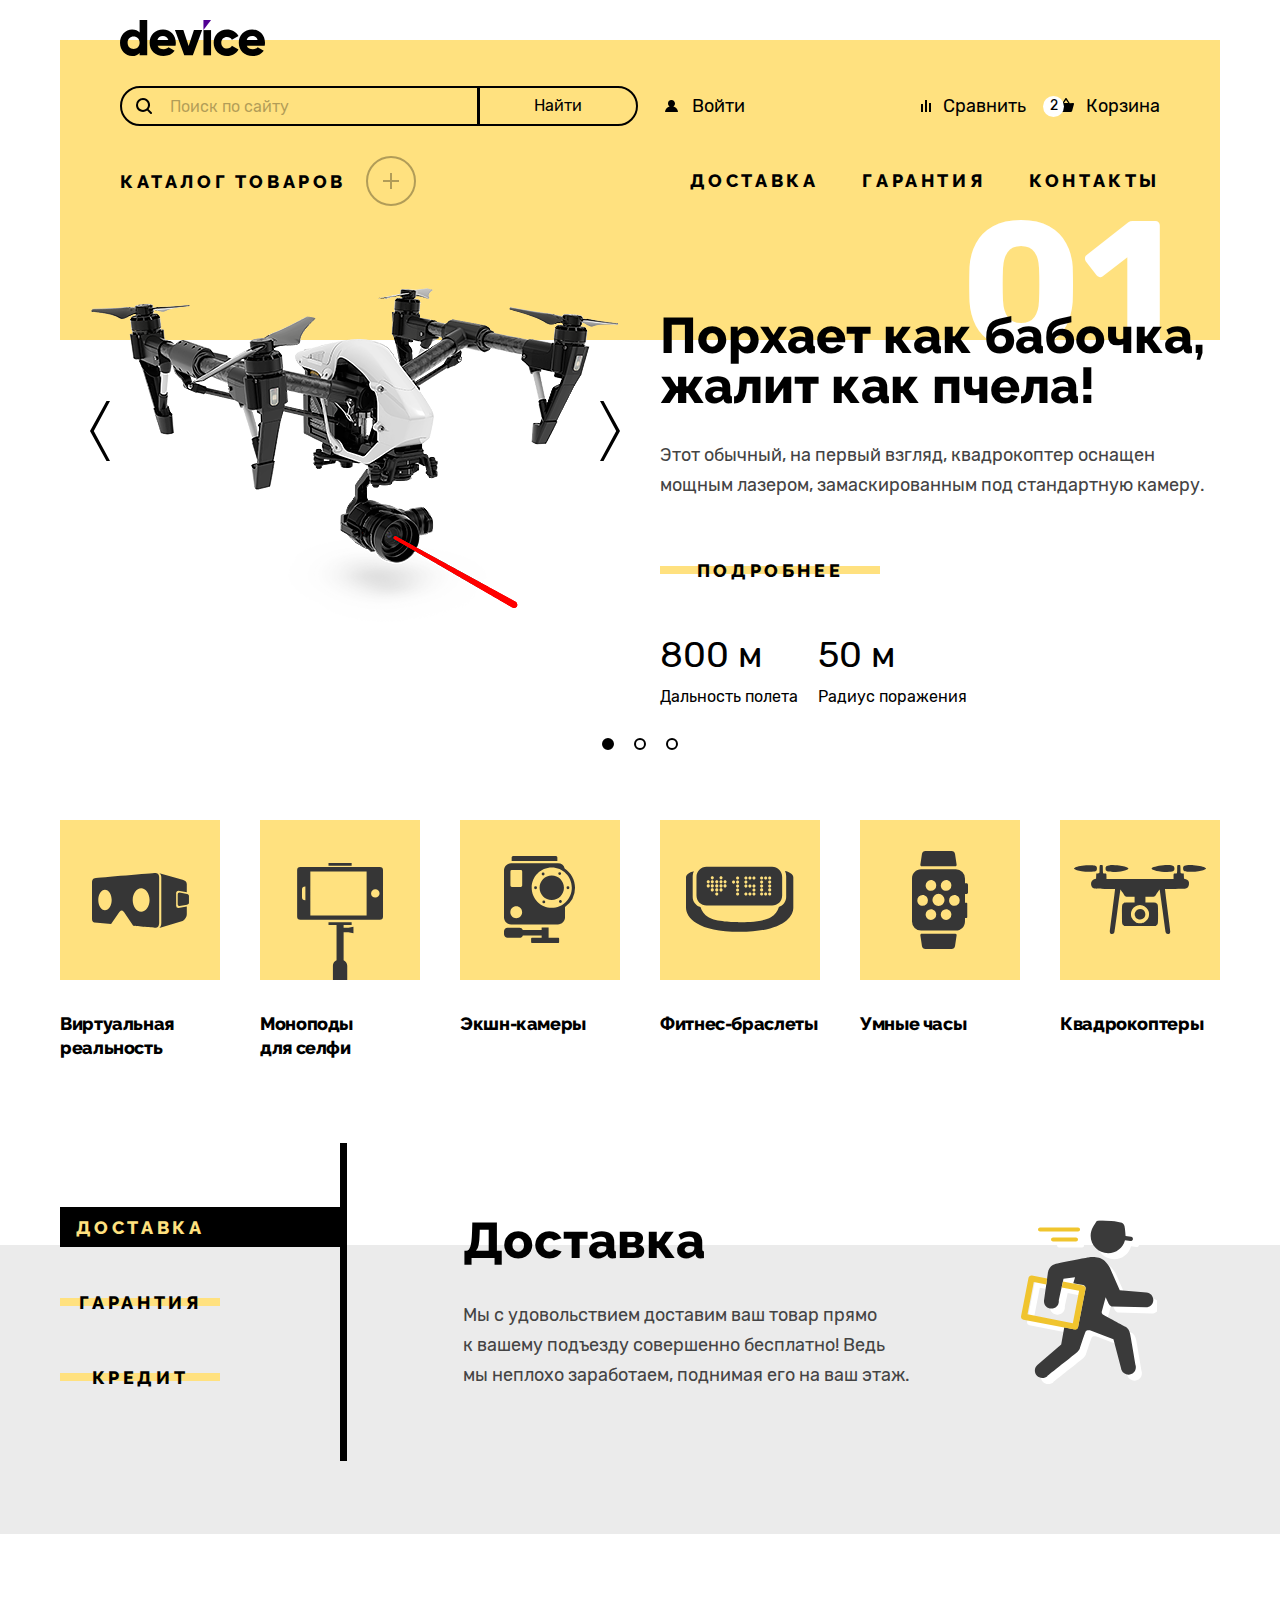
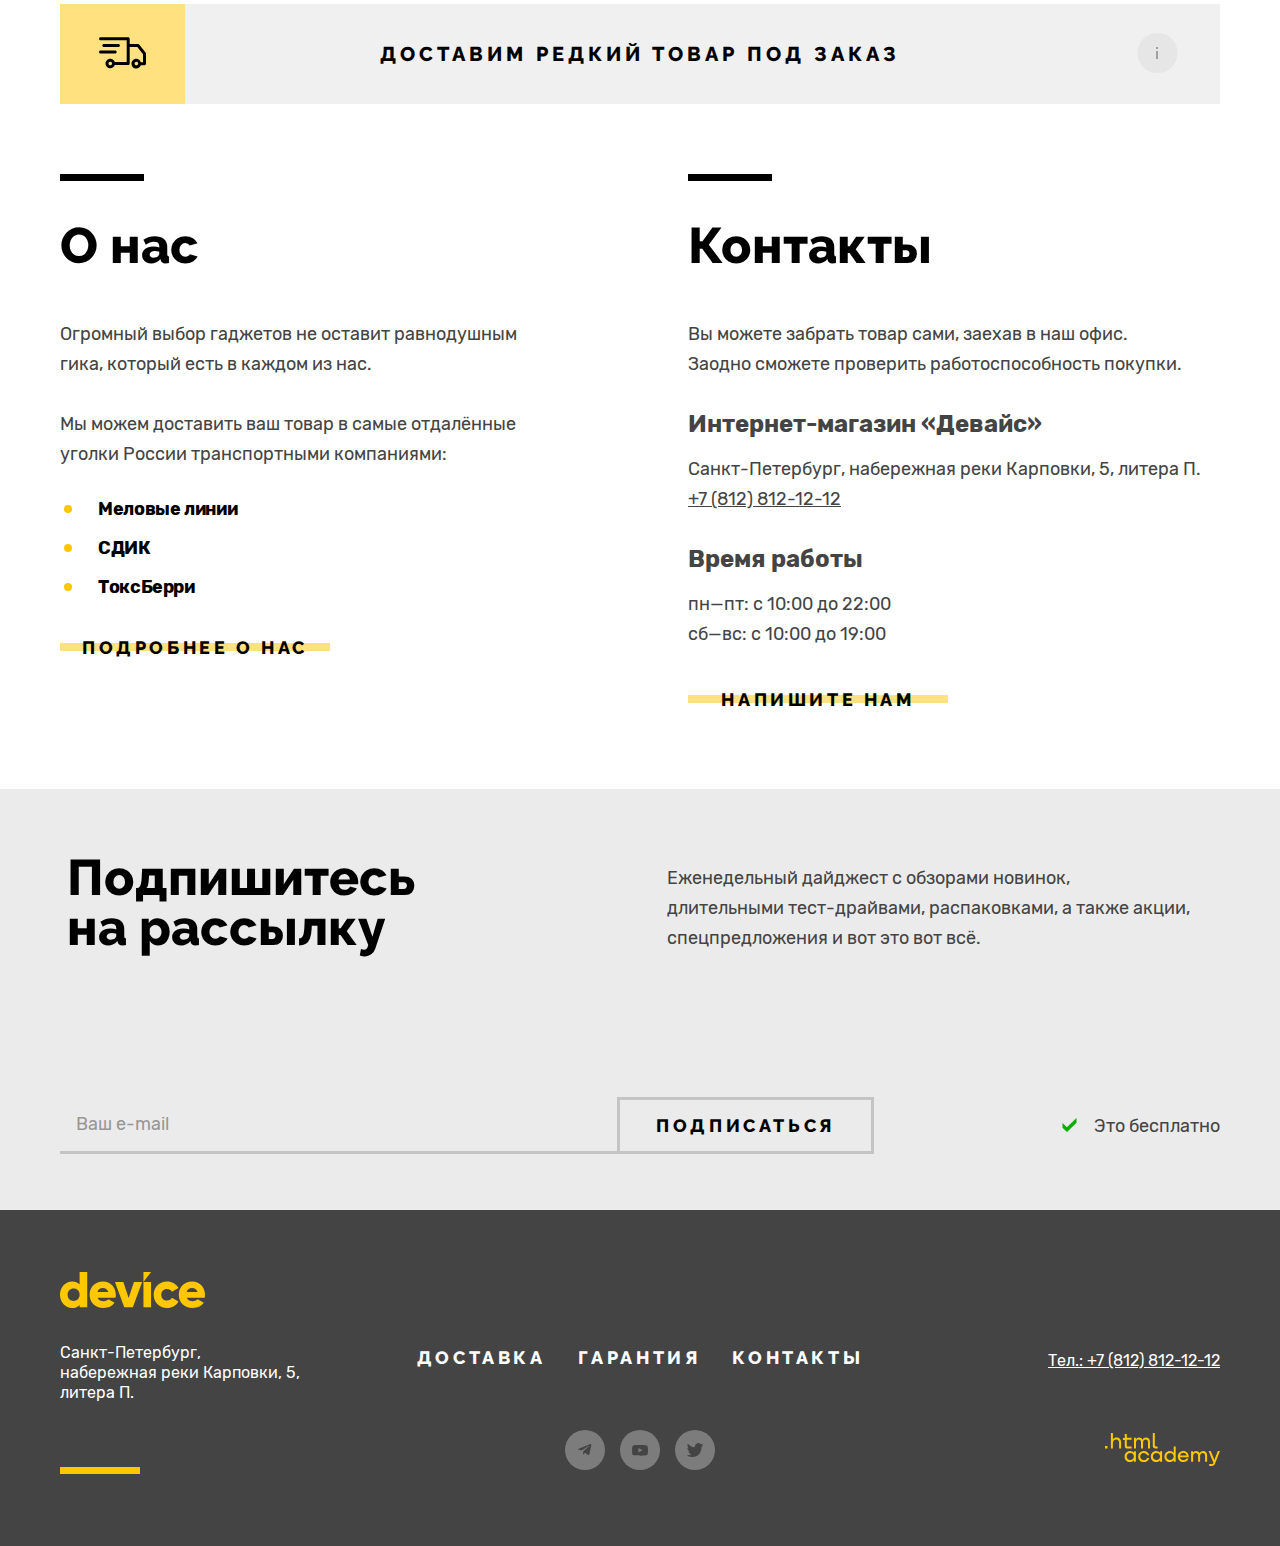
==== commit 398043d6: "Merge pull request #2 from SalemAbsolem/master" ====
--- a/index.html
+++ b/index.html
@@ -19,23 +19,20 @@
           <path d="M93.665 22.6999C93.665 15.1999 99.369 9.3999 107.074 9.3999C111.978 9.3999 116.281 11.9999 118.482 15.8999L111.878 19.6999C110.977 17.8999 109.176 16.8999 106.974 16.8999C103.672 16.8999 101.27 19.2999 101.27 22.6999C101.27 26.1999 103.672 28.4999 106.974 28.4999C109.176 28.4999 111.077 27.3999 111.878 25.6999L118.482 29.4999C116.381 33.3999 112.078 35.9999 107.074 35.9999C99.369 35.9999 93.665 30.1999 93.665 22.6999Z" fill="black"/>
           <path d="M132.892 29.1999C134.993 29.1999 136.695 28.3999 137.695 27.2999L143.799 30.7999C141.298 34.1999 137.595 35.9999 132.792 35.9999C124.186 35.9999 118.782 30.1999 118.782 22.6999C118.782 15.1999 124.286 9.3999 132.191 9.3999C139.597 9.3999 145 15.0999 145 22.6999C145 23.7999 144.9 24.7999 144.7 25.6999H126.788C127.788 28.2999 130.09 29.1999 132.892 29.1999ZM137.595 20.0999C136.795 17.1999 134.493 16.0999 132.191 16.0999C129.289 16.0999 127.388 17.4999 126.688 20.0999H137.595Z" fill="black"/>
           <path d="M83.458 0V10.1L91.0633 0H83.458Z" fill="#510094"/>
-          </svg>
+        </svg>
       </a>
       <div class="page-haeder-line">
         <form class="search-form" action="https://echo.htmlacademy.ru" method="get">
-            <label class="visually-hidden" for="search-field">
-              Строка поиска товаров.
-            </label>
-            <div class="input-search-wrapper">
-              <input class="input-search" type="text" name="search" placeholder="Поиск по сайту" id="search-field" required>
-            </div>
-            <button class="button-search" type="submit">Найти</button>
+          <label class="visually-hidden" for="search-field">
+            Строка поиска товаров.
+          </label>
+          <div class="input-search-wrapper">
+            <input class="input-search" type="text" name="search" placeholder="Поиск по сайту" id="search-field" required>
+          </div>
+          <button class="button-search" type="submit">Найти</button>
         </form>
         <nav class="user-navigation">
           <a class="login-button" href="#">
-            <div class="user-icon-container">
-              <img class="user-icon" src="images/user-icon.svg" width="15" height="12" alt="Иконка пользователя.">
-            </div>
             <span class="auth-button">Войти</span>
           </a>
         </nav>
@@ -255,14 +252,16 @@
                   <dd class="feature-value">
                     8,5 м
                   </dd>
-                </div><div class="feature-wrapper">
+                </div>
+                <div class="feature-wrapper">
                   <dt class="feature-title">
                     Вес палки
                   </dt>
                   <dd class="feature-value">
                     5 кг
                   </dd>
-                </div><div class="feature-wrapper">
+                </div>
+                <div class="feature-wrapper">
                   <dt class="feature-title">
                     Материал
                   </dt>
@@ -387,32 +386,32 @@
               </button>
             </li>
           </ul>
-            <ul class="property-list">
-              <li class="property-item active">
-                <h3 class="property-title" id="delivery">
-                  Доставка
-                </h3>
-                <p class="property-description">
-                  Мы с удовольствием доставим ваш товар прямо к&nbsp;вашему подъезду совершенно бесплатно! Ведь мы&nbsp;неплохо заработаем, поднимая его на ваш этаж.
-                </p>
-              </li>
-              <li class="property-item">
-                <h3 class="property-title" id="guarantee">
-                  Гарантия
-                </h3>
-                <p class="property-description">
-                  Если из-за возгорания купленного у нас товара у вас сгорит дом — не переживайте, мы выдадим вам новый. Товар, не дом, конечно же.
-                </p>
-              </li>
-              <li class="property-item">
-                <h3 class="property-title">
-                  Кредит
-                </h3>
-                <p class="property-description">
-                  Залезть в долговую яму стало проще! Кредитные консультанты подберут для вас наиболее выгодные условия кредита. Выгодные для банка, разумеется.
-                </p>
-              </li>
-            </ul>
+          <ul class="property-list">
+            <li class="property-item active">
+              <h3 class="property-title" id="delivery">
+                Доставка
+              </h3>
+              <p class="property-description">
+                Мы с удовольствием доставим ваш товар прямо к&nbsp;вашему подъезду совершенно бесплатно! Ведь мы&nbsp;неплохо заработаем, поднимая его на ваш этаж.
+              </p>
+            </li>
+            <li class="property-item">
+              <h3 class="property-title" id="guarantee">
+                Гарантия
+              </h3>
+              <p class="property-description">
+                Если из-за возгорания купленного у нас товара у вас сгорит дом — не переживайте, мы выдадим вам новый. Товар, не дом, конечно же.
+              </p>
+            </li>
+            <li class="property-item">
+              <h3 class="property-title">
+                Кредит
+              </h3>
+              <p class="property-description">
+                Залезть в долговую яму стало проще! Кредитные консультанты подберут для вас наиболее выгодные условия кредита. Выгодные для банка, разумеется.
+              </p>
+            </li>
+          </ul>
         </div>
       </section>
       <section class="delivery-on-order">
@@ -551,21 +550,18 @@
           </ul>
           <ul class="social-list">
             <li class="social-item">
-              <a class="social-link" href="https://t.me/htmlacademy">
+              <a class="social-link telegram" href="https://t.me/htmlacademy">
                 <span class="visually-hidden">Канал в Telegram</span>
-                <img class="social-icon" src="images/social/telegram.svg" width="14" height="12" alt="Telegram." aria-hidden>
               </a>
             </li>
             <li class="social-item">
-              <a class="social-link" href="https://www.youtube.com/user/htmlacademyru">
+              <a class="social-link youtube" href="https://www.youtube.com/user/htmlacademyru">
                 <span class="visually-hidden">Канал на YouTube</span>
-                <img class="social-icon" src="images/social/youtube.svg" width="16" height="11" alt="YouTube." aria-hidden>
               </a>
             </li>
             <li class="social-item">
-              <a class="social-link" href="https://twitter.com/htmlacademy_ru">
+              <a class="social-link twitter" href="https://twitter.com/htmlacademy_ru">
                 <span class="visually-hidden">Страничка в Twitter</span>
-                <img class="social-icon" src="images/social/twitter.svg" width="15" height="14" alt="Twitter." aria-hidden>
               </a>
             </li>
           </ul>
--- a/styles/styles.css
+++ b/styles/styles.css
@@ -283,6 +283,7 @@
 .login-button {
   display: flex;
   justify-content: center;
+  align-items: center;
 
   color: var(--color-black);
   text-decoration: none;
@@ -290,6 +291,19 @@
   transition: opacity 0.2s ease-in-out;
 }
 
+.login-button:not(.logout):before {
+  content: "";
+
+  display: block;
+  width: 15px;
+  height: 12px;
+  margin-right: 13px;
+
+  background-image: url("../images/user-icon.svg");
+  background-repeat: no-repeat;
+  background-size: contain;
+}
+
 .login-button:hover {
   opacity: 0.6;
 }
@@ -301,14 +315,6 @@
 
 .login-button:active {
   opacity: 0.3;
-}
-
-.user-icon-container {
-  margin-right: 13px;
-}
-
-.user-icon {
-  object-fit: contain;
 }
 
 .shop-user-control-list {
@@ -537,6 +543,10 @@
   list-style: none;
 }
 
+.submenu-item {
+  height: 18px;
+}
+
 .submenu-item:not(:last-child) {
   margin-bottom: 18px;
 }
@@ -544,8 +554,9 @@
 .submenu-link {
   position: relative;
 
-  display: inline-block;
+  display: block;
   min-height: 23px;
+  width: fit-content;
 
   font-size: 16px;
   line-height: 18px;
@@ -556,6 +567,7 @@
   transition: opacity 0.2s ease-in-out;
 }
 
+
 .submenu-link.active::after {
   content: "";
   position: absolute;
@@ -697,6 +709,7 @@
 
   display: none;
   width: 560px;
+  margin-bottom: 38px;
 }
 
 .slider-text-item.active {
@@ -1695,10 +1708,29 @@
   transition: background-color 0.2s ease-in-out;
 }
 
-.social-icon {
+.social-link::before {
+  content: "";
+
+  display: block;
+  width: 20px;
+  height: 20px;
+
+  background-repeat: no-repeat;
+  background-position: center;
+
   transition: opacity 0.2s ease-in-out;
-
-  object-fit: contain;
+}
+
+.telegram::before {
+  background-image: url("../images/social/telegram.svg");
+}
+
+.youtube::before {
+  background-image: url("../images/social/youtube.svg");
+}
+
+.twitter::before {
+  background-image: url("../images/social/twitter.svg");
 }
 
 .social-link:hover {
@@ -1714,7 +1746,7 @@
   outline: none;
 }
 
-.social-link:active .social-icon {
+.social-link:active::before {
   opacity: 0.3;
 }
 
@@ -2012,6 +2044,7 @@
 .range-input::placeholder {
   font-size: 14px;
   line-height: 20px;
+  font-family: inherit;
   color: var(--color-black);
 }
 
@@ -2037,11 +2070,11 @@
 }
 
 .range-input-min {
-  width: 8px;
+  width: 10px;
 }
 
 .range-input-max {
-  width: 32px;
+  width: 35px;
 }
 
 .range-input-item:focus-within {
@@ -2228,6 +2261,7 @@
 
 /*sorting*/
 .sorting-catalog-wrapper {
+  width: 840px;
   margin-right: auto;
 }
 
@@ -2525,19 +2559,21 @@
 
 .more-product {
   display: inline-flex;
+  flex-wrap: wrap;
   justify-content: center;
   align-items: center;
-  width: 100%;
-  height: 55px;
+  max-width: 760px;
+  min-height: 55px;
+  padding: 10px 30px;
 
   font-size: 16px;
+  text-align: center;
   letter-spacing: 3.2px;
 
   border: 3px solid var(--color-btn-gray);
 
   transition: border-color 0.2s ease-in-out, opacity 0.2s ease-in-out;
 }
-
 
 .more-product:hover {
   border-color: var(--color-black);
@@ -2662,7 +2698,7 @@
 /*popover*/
 .popover {
   position: absolute;
-  top: 40px;
+  top: 37px;
   right: -77px;
   z-index: 100;
 
@@ -2788,7 +2824,12 @@
 }
 
 .popover-count-price p {
+  width: fit-content;
   margin: auto 0;
+}
+
+.popover-count-price p:last-of-type {
+  margin-left: auto;
 }
 
 .open-cart-button {
@@ -2850,10 +2891,11 @@
   left: 50%;
 
   width: 920px;
-  padding: 72px 70px;
+  padding: 62px 70px;
 
   background-color: var(--color-white);
   border: 10px solid var(--color-black);
+  box-shadow: 0 10px 0 0 rgba(0, 0, 0, 0.10);
   transform: translate(-50%, -50%);
 }
 
@@ -2869,8 +2911,8 @@
 
 .popup-close-button {
   position: absolute;
-  top: 84px;
-  right: 80px;
+  top: 74px;
+  right: 70px;
 
   width: 26px;
   height: 26px;
@@ -2906,6 +2948,10 @@
   border: none;
 }
 
+.popup-input-group:last-of-type {
+  margin-bottom: 22px;
+}
+
 .popup-input-container {
   position: relative;
 
@@ -2929,6 +2975,7 @@
 
 .popup-input {
   height: 60px;
+  margin-bottom: 20px;
   padding: 20px;
 
   font-size: 16px;
@@ -2987,7 +3034,7 @@
 
 .input-comment {
   position: absolute;
-  bottom: 0;
+  bottom: 20px;
   left: 0;
 
   font-size: 14px;
@@ -3101,6 +3148,7 @@
 .popup-input-wrapper {
   display: flex;
   width: 180px;
+  height: 60px;
 
   background-color: var(--color-light);
 }
